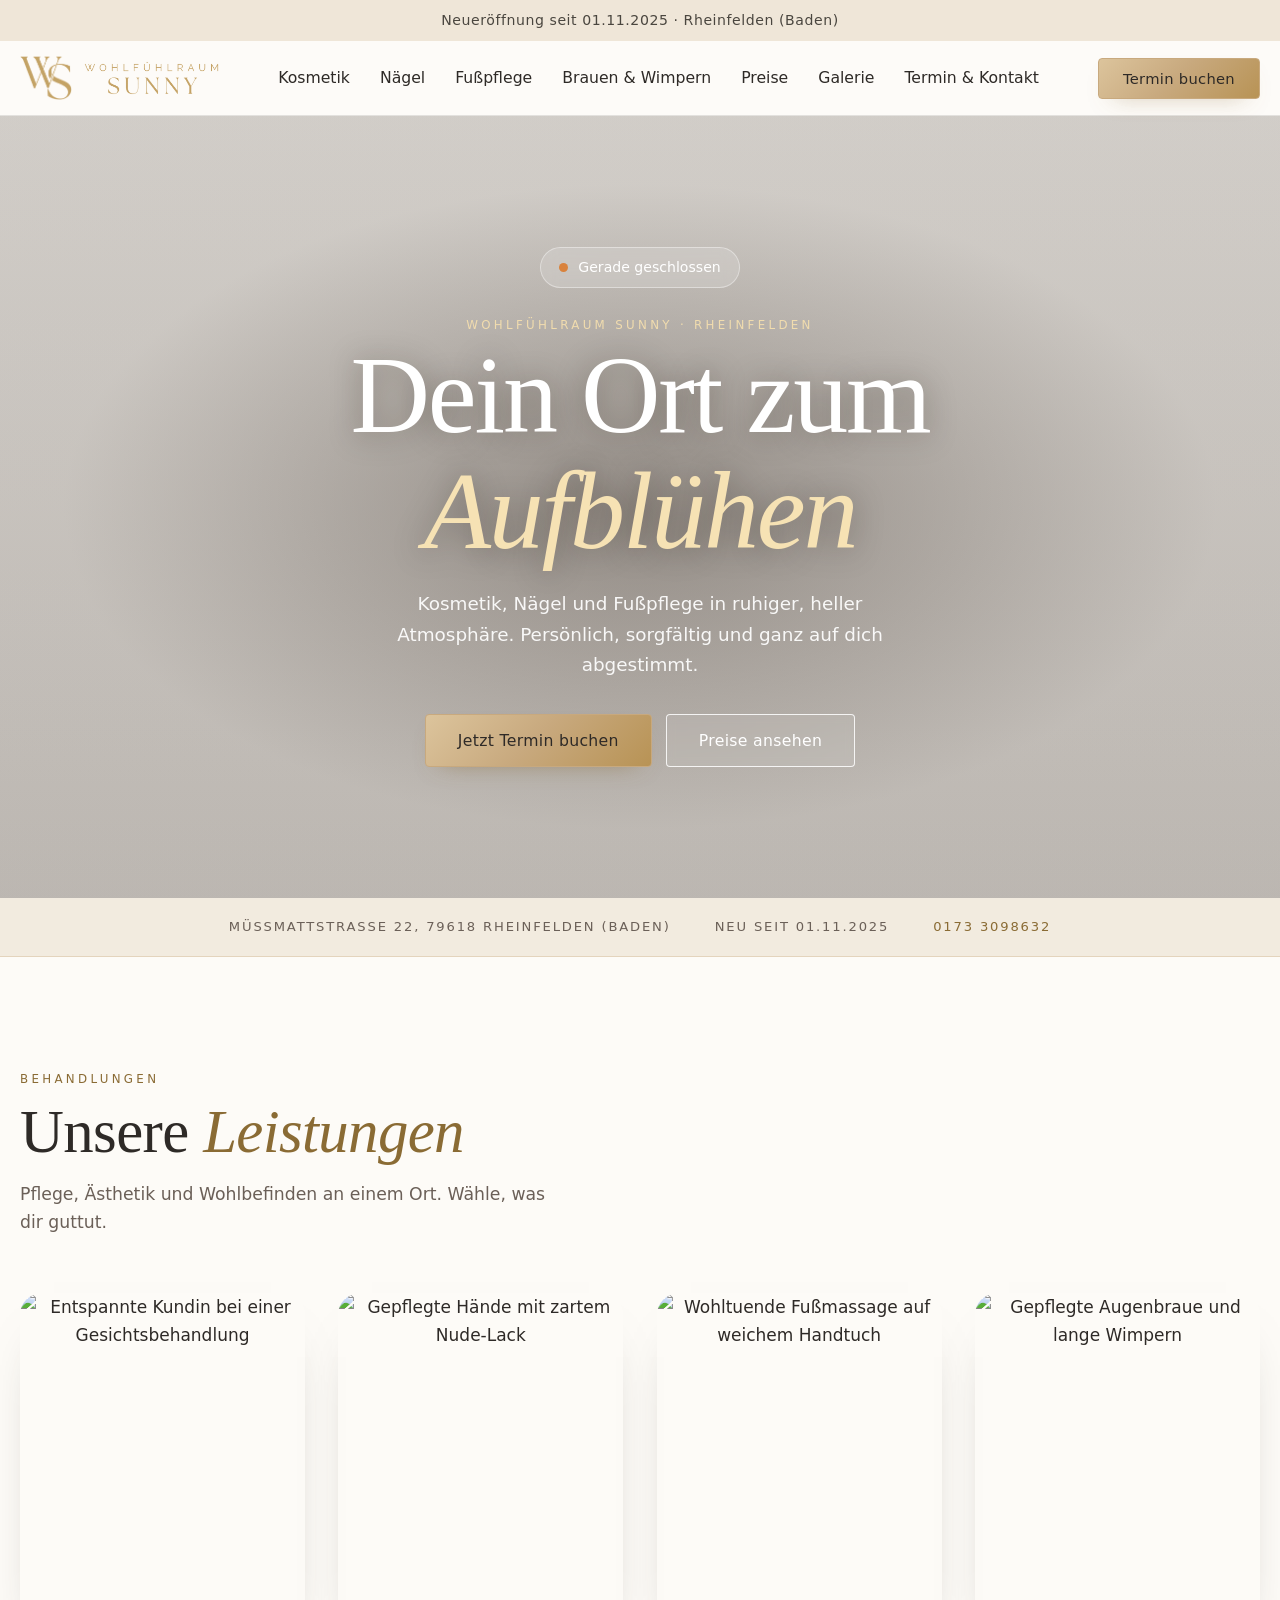
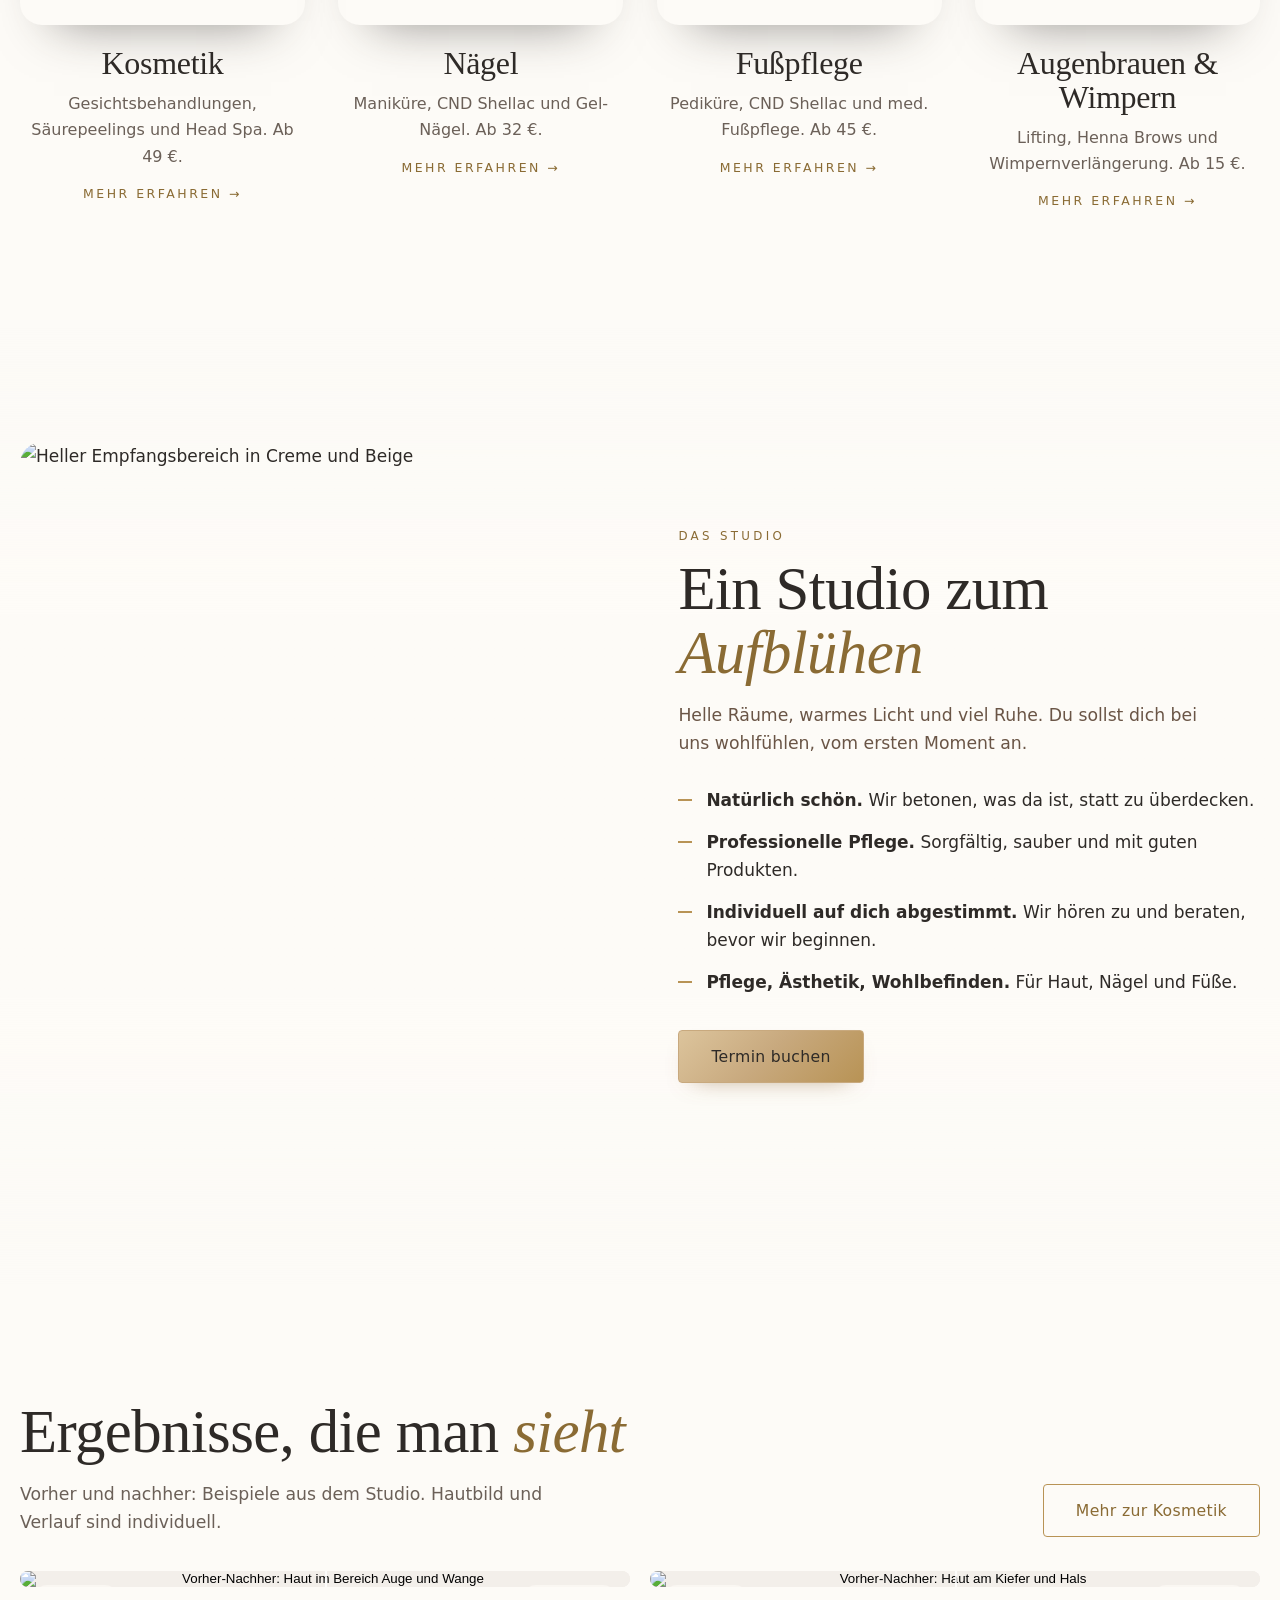
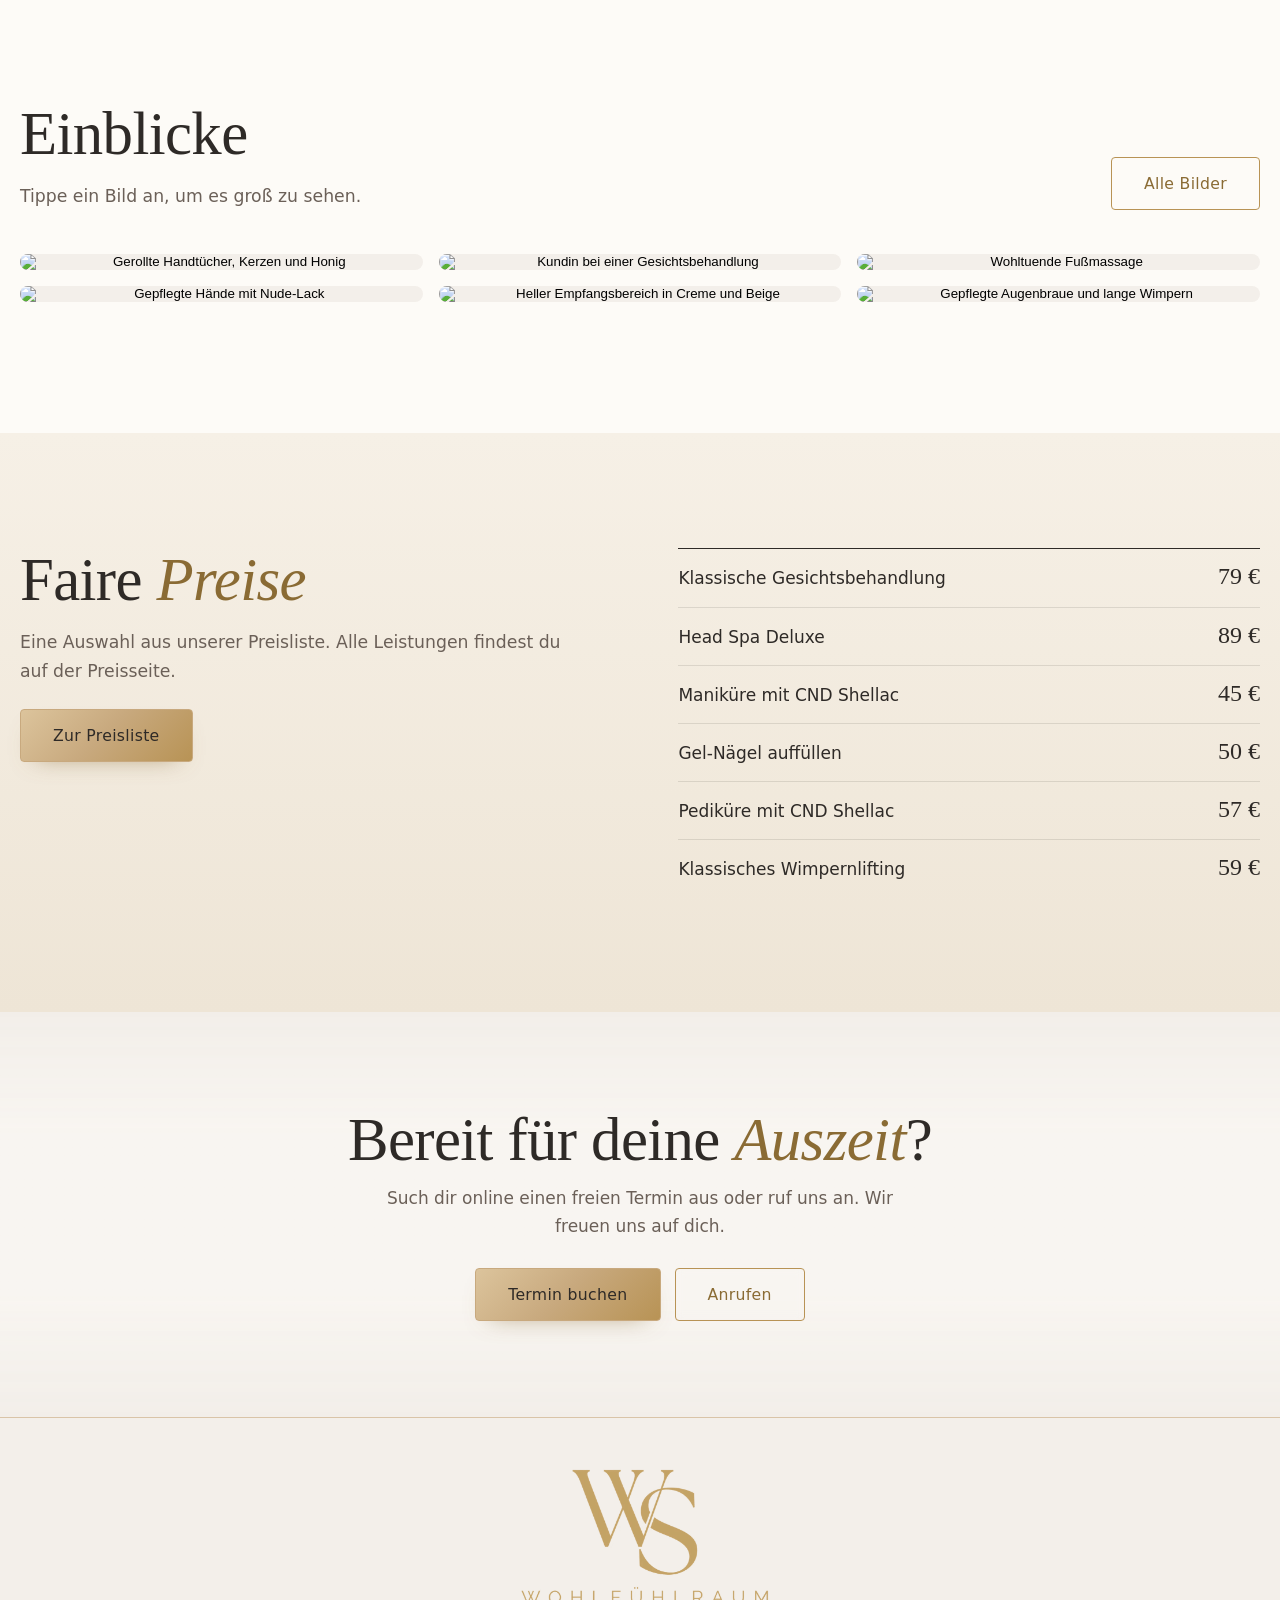
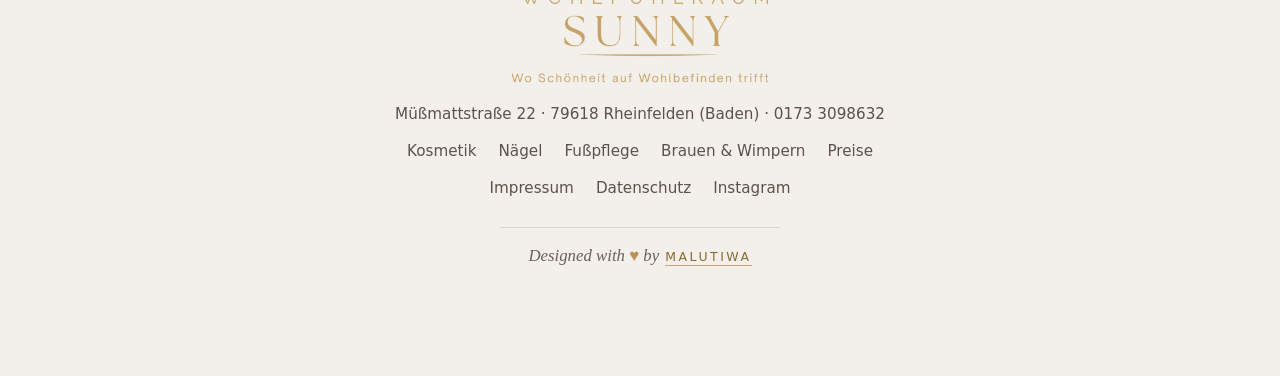
==== business/index.html @ b28d07d7 "Formulare: Bestätigung oben sichtbar, nach Buchung kein zweites Formular, Honeypot und Zeitprüfung r" ====
<!doctype html>
<html lang="de">
<head>
<meta charset="utf-8">
<meta name="viewport" content="width=device-width, initial-scale=1, viewport-fit=cover">
<title>Wohlfühlraum Sunny Rheinfelden (Baden): Kosmetik, Nägel, Fußpflege</title>
<meta name="description" content="Wohlfühlraum Sunny in Rheinfelden (Baden): Kosmetik, Nägel, Fußpflege sowie Augenbrauen und Wimpern. Dein Ort zum Aufblühen. Jetzt online Termin buchen.">
<meta name="theme-color" content="#FDFBF7">
<meta name="referrer" content="no-referrer">
<link rel="canonical" href="https://wohlfuehlraum-sunny.de/business/">
<meta property="og:type" content="website">
<meta property="og:locale" content="de_DE">
<meta property="og:site_name" content="Wohlfühlraum Sunny">
<meta property="og:title" content="Wohlfühlraum Sunny Rheinfelden (Baden): Kosmetik, Nägel, Fußpflege">
<meta property="og:description" content="Wohlfühlraum Sunny in Rheinfelden (Baden): Kosmetik, Nägel, Fußpflege sowie Augenbrauen und Wimpern. Dein Ort zum Aufblühen. Jetzt online Termin buchen.">
<meta property="og:url" content="https://wohlfuehlraum-sunny.de/business/">
<meta property="og:image" content="https://wohlfuehlraum-sunny.de/img/og-logo.png">
<meta name="twitter:card" content="summary_large_image">
<link rel="icon" type="image/png" href="../img/favicon.png">
<link rel="apple-touch-icon" href="../img/apple-touch-icon.png">
<link rel="preload" href="../assets/fonts/dmserif.woff2" as="font" type="font/woff2" crossorigin>
<link rel="stylesheet" href="../assets/style.css?v=17">
<link rel="stylesheet" href="../assets/business.css?v=17">
<noscript><style>.rv-in{opacity:1;translate:none}</style></noscript>
<script type="application/ld+json">{"@context": "https://schema.org", "@type": "BeautySalon", "logo": "https://wohlfuehlraum-sunny.de/img/logo.png", "name": "Wohlfühlraum Sunny", "slogan": "Dein Ort zum Aufblühen", "url": "https://wohlfuehlraum-sunny.de/business/", "telephone": "+491733098632", "image": "https://wohlfuehlraum-sunny.de/img/spa-kerzen.jpg", "address": {"@type": "PostalAddress", "streetAddress": "Müßmattstraße 22", "postalCode": "79618", "addressLocality": "Rheinfelden (Baden)", "addressCountry": "DE"}, "openingHoursSpecification": [{"@type": "OpeningHoursSpecification", "dayOfWeek": "Monday", "opens": "08:00", "closes": "13:00"}, {"@type": "OpeningHoursSpecification", "dayOfWeek": ["Tuesday", "Thursday"], "opens": "08:00", "closes": "13:00"}, {"@type": "OpeningHoursSpecification", "dayOfWeek": ["Tuesday", "Thursday"], "opens": "15:00", "closes": "20:00"}, {"@type": "OpeningHoursSpecification", "dayOfWeek": "Friday", "opens": "10:00", "closes": "16:00"}], "sameAs": ["https://www.instagram.com/wohlfuehlraum_sunny"]}</script>
</head>
<body>
<div class="progress" aria-hidden="true"></div>
<a class="skip" href="#main">Zum Inhalt springen</a>
<div class="top">Neueröffnung seit 01.11.2025 · Rheinfelden (Baden)</div>
<header class="site">
  <div class="wrap">
    <a class="brand" href="index.html" aria-label="Wohlfühlraum Sunny, zur Startseite"><img class="ws" src="../img/logo-ws.png" alt="" width="420" height="354"><img class="wm" src="../img/logo-word.png" alt="Wohlfühlraum Sunny" width="520" height="131"></a>
    <nav class="links" aria-label="Hauptnavigation"><a href="kosmetik.html">Kosmetik</a><a href="naegel.html">Nägel</a><a href="fusspflege.html">Fußpflege</a><a href="augenbrauen-wimpern.html">Brauen & Wimpern</a><a href="preise.html">Preise</a><a href="galerie.html">Galerie</a><a href="termin.html">Termin & Kontakt</a></nav>
    <a class="btn btn-dark" href="termin.html">Termin buchen</a>
    <button class="burger" aria-label="Menü" aria-expanded="false">☰</button>
  </div>
</header>
<div class="sheet"><a href="index.html" aria-current="page">Start</a><a href="kosmetik.html">Kosmetik</a><a href="naegel.html">Nägel</a><a href="fusspflege.html">Fußpflege</a><a href="augenbrauen-wimpern.html">Brauen & Wimpern</a><a href="preise.html">Preise</a><a href="galerie.html">Galerie</a><a href="termin.html">Termin & Kontakt</a></div>

<main id="main">
<section class="hero2" id="top">
  <div class="h2-bg" style="position:absolute;inset:0;overflow:hidden;z-index:-2">
    <video id="heroVid" style="width:100%;height:100%;object-fit:cover" autoplay muted loop playsinline preload="auto" poster="../img/hero.jpg" aria-hidden="true">
      <source src="../img/hero.webm?v=2" type="video/webm"><source src="../img/hero.mp4?v=2" type="video/mp4">
    </video>
  </div>
  <div class="wrap h2-in">
    <span class="status"><i class="dot" id="dot"></i><span id="statusTxt">Mo, Di, Do, Fr geöffnet</span></span>
    <p class="over">Wohlfühlraum Sunny · Rheinfelden</p>
    <h1>Dein Ort zum <em>Aufblühen</em></h1>
    <p class="lead">Kosmetik, Nägel und Fußpflege in ruhiger, heller Atmosphäre. Persönlich, sorgfältig und ganz auf dich abgestimmt.</p>
    <div class="cta"><a class="btn btn-gold" href="termin.html">Jetzt Termin buchen</a><a class="btn btn-ghost" href="preise.html">Preise ansehen</a></div>
  </div>
</section>
<div class="infobar"><div class="wrap"><span>Müßmattstraße 22, 79618 Rheinfelden (Baden)</span><span>Neu seit 01.11.2025</span><a href="tel:+491733098632">0173 3098632</a></div></div>

<section id="leistungen">
  <div class="wrap">
    <p class="over">Behandlungen</p>
    <h2 class="rv-in">Unsere <em>Leistungen</em></h2>
    <p class="lead rv-in">Pflege, Ästhetik und Wohlbefinden an einem Ort. Wähle, was dir guttut.</p>
    <div class="cards c4">
<a class="card" href="kosmetik.html"><div class="pic"><img src="../img/kosmetik.jpg" alt="Entspannte Kundin bei einer Gesichtsbehandlung" loading="lazy"></div><div class="body"><h3>Kosmetik</h3><p>Gesichtsbehandlungen, Säurepeelings und Head Spa. Ab 49 €.</p><span class="more">Mehr erfahren</span></div></a>
<a class="card" href="naegel.html"><div class="pic"><img src="../img/naegel.jpg" alt="Gepflegte Hände mit zartem Nude-Lack" loading="lazy"></div><div class="body"><h3>Nägel</h3><p>Maniküre, CND Shellac und Gel-Nägel. Ab 32 €.</p><span class="more">Mehr erfahren</span></div></a>
<a class="card" href="fusspflege.html"><div class="pic"><img src="../img/fussmassage.jpg" alt="Wohltuende Fußmassage auf weichem Handtuch" loading="lazy"></div><div class="body"><h3>Fußpflege</h3><p>Pediküre, CND Shellac und med. Fußpflege. Ab 45 €.</p><span class="more">Mehr erfahren</span></div></a>
<a class="card" href="augenbrauen-wimpern.html"><div class="pic"><img src="../img/wimpern.jpg" alt="Gepflegte Augenbraue und lange Wimpern" loading="lazy"></div><div class="body"><h3>Augenbrauen & Wimpern</h3><p>Lifting, Henna Brows und Wimpernverlängerung. Ab 15 €.</p><span class="more">Mehr erfahren</span></div></a>
    </div>
  </div>
</section>

<section class="dark spa" id="studio">
  <div class="wrap">
    <div class="pic"><img src="../img/empfang.jpg" alt="Heller Empfangsbereich in Creme und Beige" loading="lazy"></div>
    <div>
      <p class="over">Das Studio</p>
      <h2 class="rv-in">Ein Studio zum <em>Aufblühen</em></h2>
      <p class="lead">Helle Räume, warmes Licht und viel Ruhe. Du sollst dich bei uns wohlfühlen, vom ersten Moment an.</p>
      <ul class="ticks">
        <li><span><strong>Natürlich schön.</strong> Wir betonen, was da ist, statt zu überdecken.</span></li>
        <li><span><strong>Professionelle Pflege.</strong> Sorgfältig, sauber und mit guten Produkten.</span></li>
        <li><span><strong>Individuell auf dich abgestimmt.</strong> Wir hören zu und beraten, bevor wir beginnen.</span></li>
        <li><span><strong>Pflege, Ästhetik, Wohlbefinden.</strong> Für Haut, Nägel und Füße.</span></li>
      </ul>
      <a class="btn btn-gold" href="termin.html">Termin buchen</a>
    </div>
  </div>
</section>

<section id="ergebnisse">
  <div class="wrap">
    <div class="gal-head">
      <div><h2 class="rv-in">Ergebnisse, die man <em>sieht</em></h2><p class="lead">Vorher und nachher: Beispiele aus dem Studio. Hautbild und Verlauf sind individuell.</p></div>
      <a class="btn btn-line" href="kosmetik.html">Mehr zur Kosmetik</a>
    </div>
    <div class="ba-wrap"><figure class="ba"><button class="shot" data-full="../img/haut-2.jpg" aria-label="Vorher-Nachher: Haut im Bereich Auge und Wange vergrößern"><img src="../img/haut-2.jpg" alt="Vorher-Nachher: Haut im Bereich Auge und Wange" loading="lazy" decoding="async"></button><span class="l">Vorher</span><span class="r">Nachher</span></figure><figure class="ba"><button class="shot" data-full="../img/haut-3.jpg" aria-label="Vorher-Nachher: Haut am Kiefer und Hals vergrößern"><img src="../img/haut-3.jpg" alt="Vorher-Nachher: Haut am Kiefer und Hals" loading="lazy" decoding="async"></button><span class="l">Vorher</span><span class="r">Nachher</span></figure></div>
  </div>
</section>

<section id="galerie" style="padding-top:0">
  <div class="wrap">
    <div class="gal-head">
      <div><h2 class="rv-in">Einblicke</h2><p class="lead">Tippe ein Bild an, um es groß zu sehen.</p></div>
      <a class="btn btn-line" href="galerie.html">Alle Bilder</a>
    </div>
    <div class="masonry"><button class="shot" data-full="../img/spa-kerzen.jpg" aria-label="Gerollte Handtücher, Kerzen und Honig vergrößern"><img src="../img/spa-kerzen.jpg" alt="Gerollte Handtücher, Kerzen und Honig" loading="lazy" decoding="async"></button><button class="shot" data-full="../img/naegel.jpg" aria-label="Gepflegte Hände mit Nude-Lack vergrößern"><img src="../img/naegel.jpg" alt="Gepflegte Hände mit Nude-Lack" loading="lazy" decoding="async"></button><button class="shot" data-full="../img/kosmetik.jpg" aria-label="Kundin bei einer Gesichtsbehandlung vergrößern"><img src="../img/kosmetik.jpg" alt="Kundin bei einer Gesichtsbehandlung" loading="lazy" decoding="async"></button><button class="shot" data-full="../img/empfang.jpg" aria-label="Heller Empfangsbereich in Creme und Beige vergrößern"><img src="../img/empfang.jpg" alt="Heller Empfangsbereich in Creme und Beige" loading="lazy" decoding="async"></button><button class="shot" data-full="../img/fussmassage.jpg" aria-label="Wohltuende Fußmassage vergrößern"><img src="../img/fussmassage.jpg" alt="Wohltuende Fußmassage" loading="lazy" decoding="async"></button><button class="shot" data-full="../img/wimpern.jpg" aria-label="Gepflegte Augenbraue und lange Wimpern vergrößern"><img src="../img/wimpern.jpg" alt="Gepflegte Augenbraue und lange Wimpern" loading="lazy" decoding="async"></button></div>
    <p class="swipe">Nach links wischen für mehr</p>
  </div>
</section>

<section class="book" id="preise">
  <div class="wrap">
    <div>
      <h2 class="rv-in">Faire <em>Preise</em></h2>
      <p class="lead">Eine Auswahl aus unserer Preisliste. Alle Leistungen findest du auf der Preisseite.</p>
      <a class="btn btn-dark" style="margin-top:24px" href="preise.html">Zur Preisliste</a>
    </div>
    <div class="ptable plain"><ul><li><div><b>Klassische Gesichtsbehandlung</b></div><em>79 €</em></li><li><div><b>Head Spa Deluxe</b></div><em>89 €</em></li><li><div><b>Maniküre mit CND Shellac</b></div><em>45 €</em></li><li><div><b>Gel-Nägel auffüllen</b></div><em>50 €</em></li><li><div><b>Pediküre mit CND Shellac</b></div><em>57 €</em></li><li><div><b>Klassisches Wimpernlifting</b></div><em>59 €</em></li></ul></div>
  </div>
</section>
<section class="cta-band">
  <div class="wrap">
    <h2 class="rv-in">Bereit für deine <em>Auszeit</em>?</h2>
    <p>Such dir online einen freien Termin aus oder ruf uns an. Wir freuen uns auf dich.</p>
    <div class="cta"><a class="btn btn-gold" href="termin.html">Termin buchen</a><a class="btn btn-ghost" href="tel:+491733098632">Anrufen</a></div>
  </div>
</section>
</main>

<footer>
  <img class="flogo" src="../img/logo.png" alt="Wohlfühlraum Sunny, wo Schönheit auf Wohlbefinden trifft" width="900" height="747" loading="lazy">
  <p>Müßmattstraße 22 · 79618 Rheinfelden (Baden) · <a href="tel:+491733098632">0173 3098632</a></p>
  <div class="fl"><a href="kosmetik.html">Kosmetik</a><a href="naegel.html">Nägel</a><a href="fusspflege.html">Fußpflege</a><a href="augenbrauen-wimpern.html">Brauen &amp; Wimpern</a><a href="preise.html">Preise</a></div>
  <div class="fl"><a href="impressum.html">Impressum</a><a href="datenschutz.html">Datenschutz</a><a href="https://www.instagram.com/wohlfuehlraum_sunny" target="_blank" rel="noopener noreferrer">Instagram</a></div>
  <p class="credit">Designed with <span aria-hidden="true">♥</span> by <a class="mw" href="https://malutiwa.com" target="_blank" rel="noopener">Malutiwa</a></p>
</footer>

<div class="dock"><a href="tel:+491733098632">Anrufen</a><a href="termin.html">Termin buchen</a></div>
<div class="lb" id="lb" role="dialog" aria-modal="true" aria-label="Bildansicht"><button class="x" aria-label="Schließen">✕</button><button class="p" aria-label="Vorheriges Bild">←</button><img alt=""><button class="n" aria-label="Nächstes Bild">→</button></div>
<script src="../assets/business.js?v=17"></script>
<script>(function(){var v=document.getElementById('heroVid');if(!v)return;if(window.matchMedia('(max-width:760px)').matches){var s=v.querySelectorAll('source');s[0].src='../img/hero-m.webm?v=2';s[1].src='../img/hero-m.mp4?v=2';v.poster='../img/hero-m.jpg';v.load();}
if(window.matchMedia('(prefers-reduced-motion: reduce)').matches){v.removeAttribute('autoplay');v.pause();return}
var p=v.play();if(p&&p.catch)p.catch(function(){});
if('IntersectionObserver' in window)new IntersectionObserver(function(e){e[0].isIntersecting?v.play().catch(function(){}):v.pause()},{threshold:.05}).observe(v)})();</script>
</body>
</html>
---- assets/style.css ----
@font-face{font-family:'DM Serif Display';src:url(fonts/dmserif.woff2) format('woff2');font-style:normal;font-display:swap}
@font-face{font-family:'DM Serif Display';src:url(fonts/dmserif-italic.woff2) format('woff2');font-style:italic;font-display:swap}
@font-face{font-family:'Raleway';src:url(fonts/raleway.woff2) format('woff2');font-weight:300 700;font-display:swap}
@font-face{font-family:'Cormorant Garamond';src:url(fonts/cormorant.woff2) format('woff2');font-weight:400 600;font-display:swap}
:root{--paper:#FDFBF7;--blush:#F3EFEA;--sand:#F3EFEA;--ink:#2E2A27;--mut:#6B6058;--gold:#B89355;--gold-l:#C8A97E;--sage:#EFE6D8;--line:rgba(46,42,39,.12);
  --serif:'DM Serif Display',Georgia,serif;--sans:'Raleway',system-ui,sans-serif}
*{box-sizing:border-box;margin:0}
html{scroll-behavior:smooth;scroll-padding-top:90px}
body{background:var(--paper);color:var(--ink);font:400 17px/1.65 var(--sans);-webkit-font-smoothing:antialiased;overflow-x:hidden}
img{display:block;max-width:100%}
a{color:inherit;text-decoration:none}
:focus-visible{outline:3px solid var(--gold);outline-offset:3px}
.skip{position:absolute;left:-999px;top:8px;z-index:200;background:var(--ink);color:#fff;padding:10px 16px}.skip:focus{left:8px}
.wrap{width:min(1240px,100% - 40px);margin-inline:auto}
section{padding:clamp(64px,9vw,120px) 0}
h1,h2,h3{font-family:var(--serif);font-weight:400;line-height:1.05;letter-spacing:-.01em}
h2{font-size:clamp(2.2rem,5vw,3.8rem)}
.lead{color:var(--mut);max-width:50ch;margin-top:16px;font-size:1.08rem}
.btn{display:inline-flex;align-items:center;justify-content:center;gap:10px;padding:16px 32px;border-radius:4px;border:1.5px solid var(--ink);font:500 .98rem var(--sans);letter-spacing:.02em;cursor:pointer;transition:background .25s,color .25s,transform .25s}
.btn-dark{background:var(--gold);border-color:var(--gold);color:#fff}.btn-dark:hover{background:var(--ink);border-color:var(--ink);transform:translateY(-2px)}
.btn-line{background:transparent;border-color:var(--gold);color:var(--gold)}.btn-line:hover{background:var(--gold);color:#fff}
.btn-gold{background:var(--gold-l);border-color:var(--gold-l);color:var(--ink)}.btn-gold:hover{background:#fff;border-color:#fff}

/* top bar + header */
.top{background:var(--sand);color:var(--ink);text-align:center;font-size:.88rem;padding:9px 16px;letter-spacing:.04em}
header.site{position:sticky;top:0;z-index:80;background:rgba(253,251,248,.94);backdrop-filter:blur(10px);-webkit-backdrop-filter:blur(10px);border-bottom:1px solid var(--line)}
header.site .wrap{display:flex;align-items:center;justify-content:space-between;height:74px;gap:20px}
.brand{display:flex;align-items:center;gap:12px;font:400 1.5rem var(--serif)}
.brand svg{width:38px;height:38px}
.links{display:flex;gap:30px;font-weight:500;font-size:.98rem}
.links a{position:relative;padding:4px 0}
.links a::after{content:"";position:absolute;left:0;right:100%;bottom:0;height:1.5px;background:var(--gold);transition:right .3s}
.links a:hover::after{right:0}
header .btn{padding:11px 24px;font-size:.92rem}
.burger{display:none;background:none;border:1.5px solid var(--ink);border-radius:50%;width:44px;height:44px;font-size:1.2rem;cursor:pointer;color:var(--ink)}
.sheet{display:none;position:fixed;z-index:79;top:0;left:0;right:0;padding:100px 24px 24px;background:var(--paper);border-bottom:1px solid var(--line);flex-direction:column}
.sheet.open{display:flex}
.sheet a{font:400 1.8rem var(--serif);padding:12px 0;border-bottom:1px solid var(--line)}
@media(max-width:900px){.links,header .btn{display:none}.burger{display:block;position:relative;z-index:81}}

/* hero */
.hero{padding:clamp(36px,5vw,64px) 0 clamp(56px,8vw,100px)}
.hero .wrap{display:grid;grid-template-columns:1.05fr 1fr;gap:clamp(24px,5vw,70px);align-items:center}
.status{display:inline-flex;align-items:center;gap:10px;font-size:.95rem;font-weight:500}
.dot{width:9px;height:9px;border-radius:50%;background:#2ea866}.dot.off{background:#d9823c}
h1{font-size:clamp(3.2rem,7.4vw,6.6rem);margin:18px 0 22px;letter-spacing:-.02em}
.cta{display:flex;flex-wrap:wrap;gap:14px;margin-top:32px}
.facts{display:flex;flex-wrap:wrap;gap:12px 28px;margin-top:38px;padding-top:24px;border-top:1px solid var(--line);font-size:.96rem;color:var(--mut)}
.facts b{color:var(--ink);font-weight:500}
.collage{position:relative;aspect-ratio:4/5;max-height:80vh;width:100%}
.collage figure{position:absolute;overflow:hidden;border-radius:28px;margin:0}
.collage .a{inset:0 0 0 14%;animation:reveal 1.3s .1s both cubic-bezier(.2,.8,.2,1)}
.collage .b{width:46%;aspect-ratio:1;left:0;bottom:6%;border:8px solid var(--paper);animation:reveal 1.3s .45s both cubic-bezier(.2,.8,.2,1)}
.collage img{width:100%;height:100%;object-fit:cover;object-position:50% 45%}
.tag{position:absolute;right:-4px;top:12%;z-index:2;background:rgba(255,255,255,.72);backdrop-filter:blur(14px);-webkit-backdrop-filter:blur(14px);border:1px solid rgba(255,255,255,.9);padding:12px 20px;border-radius:999px;font-weight:500;font-size:.92rem;box-shadow:0 10px 30px -12px rgba(0,0,0,.3)}
@keyframes reveal{from{clip-path:inset(100% 0 0 0);scale:1.06}to{clip-path:inset(0);scale:1}}
@media(max-width:860px){.hero .wrap{grid-template-columns:1fr}.collage{aspect-ratio:1/1;max-height:none}.tag{right:6px}}

/* ticker */
.ticker{background:var(--blush);padding:18px 0;overflow:hidden;border-block:1px solid var(--line)}
.ticker div{display:flex;gap:40px;width:max-content;animation:tick 40s linear infinite;font:400 1.5rem var(--serif);white-space:nowrap}
.ticker span:nth-child(even){color:var(--gold)}
@keyframes tick{to{transform:translateX(-50%)}}

/* services */
.svc-list{margin-top:50px;border-top:1px solid var(--ink)}
.svc{display:grid;grid-template-columns:1fr 1.3fr auto;gap:24px;align-items:center;padding:30px 4px;border-bottom:1px solid var(--line);transition:padding .3s,background .3s}
.svc:hover{padding-left:20px;background:rgba(220,197,166,.28)}
.svc h3{font-size:clamp(1.7rem,3vw,2.4rem)}
.svc p{color:var(--mut)}
.svc a{font-weight:500;border-bottom:1.5px solid var(--gold);padding-bottom:2px;white-space:nowrap}
@media(max-width:760px){.svc{grid-template-columns:1fr;gap:8px}}

/* gallery */
.gal-head{display:flex;justify-content:space-between;align-items:end;gap:20px;flex-wrap:wrap}
.masonry{columns:3 280px;column-gap:16px;margin-top:44px}
.shot{display:block;width:100%;padding:0;border:0;margin:0 0 16px;break-inside:avoid;border-radius:20px;overflow:hidden;cursor:zoom-in;background:var(--blush)}
.shot img{width:100%;transition:transform .8s cubic-bezier(.2,.8,.2,1)}
.shot:hover img{transform:scale(1.05)}
.lb{position:fixed;inset:0;z-index:150;display:none;place-items:center;background:rgba(20,14,10,.88);padding:20px}
.lb.open{display:grid}
.lb img{max-height:88vh;max-width:min(92vw,900px);border-radius:16px}
.lb button{position:absolute;width:52px;height:52px;border-radius:50%;border:1px solid rgba(255,255,255,.4);background:rgba(255,255,255,.1);color:#fff;font-size:1.3rem;cursor:pointer}
.lb .x{top:18px;right:18px}.lb .p{left:18px}.lb .n{right:18px}

/* headspa */
.dark{background:var(--sand);color:var(--ink)}
.dark .lead{color:#6a5546}
.dark .btn-gold{background:var(--gold);border-color:var(--gold);color:#fff}.dark .btn-gold:hover{background:var(--ink);border-color:var(--ink)}
.spa .wrap{display:grid;grid-template-columns:1fr 1fr;gap:clamp(30px,6vw,80px);align-items:center}
.spa .pic{aspect-ratio:4/5;border-radius:18px;overflow:hidden}
.spa .pic img{width:100%;height:100%;object-fit:cover}
.ticks{list-style:none;padding:0;margin:28px 0 34px;display:grid;gap:14px}
.ticks li{display:flex;gap:14px}
.ticks li::before{content:"";flex:none;width:14px;height:1.5px;margin-top:.8em;background:var(--gold)}
@media(max-width:820px){.spa .wrap{grid-template-columns:1fr}.spa .pic{max-width:420px}}

/* reviews */
.revs{columns:3 300px;column-gap:20px;margin-top:46px}
.rv{break-inside:avoid;margin-bottom:20px;padding:30px;background:#fff;border:1px solid var(--line);border-radius:22px;transition:transform .3s,box-shadow .3s}
.rv:hover{transform:translateY(-4px);box-shadow:0 20px 40px -24px rgba(60,30,10,.4)}
.rv q{quotes:none;display:block;font:400 1.35rem/1.35 var(--serif);margin:12px 0 18px}
.stars{color:var(--gold);letter-spacing:3px;font-size:.95rem}
.who{font-weight:500;font-size:.95rem}
.note{margin-top:24px;font-size:.9rem;color:var(--mut);max-width:72ch}.note a{text-decoration:underline}

/* booking */
.book{background:var(--blush)}
.book .wrap{display:grid;grid-template-columns:1fr 1fr;gap:clamp(30px,6vw,80px);align-items:center}
.book form{background:#fff;padding:clamp(24px,4vw,44px);border-radius:28px;display:grid;gap:18px;box-shadow:0 30px 60px -36px rgba(80,40,10,.5)}
label,legend{font-weight:500;font-size:.95rem}
label{display:grid;gap:8px}
input[type=text],input[type=tel],input[type=email],input[type=date],textarea{width:100%;padding:14px 16px;border:1.5px solid var(--line);border-radius:4px;background:var(--paper);font:400 1rem var(--sans);color:var(--ink)}
input:focus,textarea:focus{border-color:var(--gold);outline:none}
fieldset{border:0;padding:0}legend{margin-bottom:10px}
.opts{display:flex;flex-wrap:wrap;gap:8px}
.opts label{display:block;font-weight:400}
.opts input{position:absolute;opacity:0;width:0;height:0}
.opts span{display:inline-block;padding:10px 18px;border:1.5px solid var(--line);border-radius:4px;cursor:pointer;transition:.2s}
.opts input:checked+span{background:var(--gold);color:#fff;border-color:var(--gold)}
.opts input:focus-visible+span{outline:3px solid var(--gold);outline-offset:2px}
.hint{font-size:.85rem;color:var(--mut)}.hint a{text-decoration:underline}
@media(max-width:820px){.book .wrap{grid-template-columns:1fr}}

/* visit */
.visit{display:grid;grid-template-columns:1fr 1fr;gap:clamp(30px,6vw,80px);margin-top:44px}
.hours{list-style:none;padding:0;margin-top:14px}
.hours li{display:flex;justify-content:space-between;padding:13px 0;border-bottom:1px solid var(--line)}
.hours li.today{color:var(--gold);font-weight:500}
.ct a{display:block;padding:14px 0;border-bottom:1px solid var(--line);transition:padding .25s,color .2s}
.ct a:hover{color:var(--gold);padding-left:8px}
.map{margin-top:22px;border-radius:20px;overflow:hidden;background:var(--blush);min-height:220px;display:grid;place-items:center;text-align:center;padding:22px}
.map iframe{width:100%;height:280px;border:0}
.map p{font-size:.9rem;color:var(--mut);margin-bottom:14px;max-width:44ch}
@media(max-width:820px){.visit{grid-template-columns:1fr}}

footer{background:var(--sand);color:var(--mut);border-top:1px solid var(--line);padding:50px 0 110px;text-align:center;font-size:.95rem}
footer .brand{justify-content:center;color:var(--ink);margin-bottom:10px}footer .brand svg{width:34px;height:34px}
footer .fl{display:flex;gap:24px;justify-content:center;margin-top:12px}footer .fl a:hover{color:var(--gold)}
.dock{display:none;position:fixed;z-index:90;left:0;right:0;bottom:0;background:rgba(253,251,248,.96);border-top:1px solid var(--line);padding:10px 12px calc(10px + env(safe-area-inset-bottom));gap:10px}
.dock a{flex:1;text-align:center;padding:14px;border-radius:4px;font-weight:500;border:1.5px solid var(--gold);color:var(--gold)}
.dock a:last-child{background:var(--gold);border-color:var(--gold);color:#fff}
@media(max-width:700px){.dock{display:flex}}

/* legal */
.legal{padding:60px 0}
.legal .glass{max-width:820px;margin:auto;padding:clamp(10px,3vw,30px)}
.legal h1{overflow-wrap:anywhere;hyphens:auto;font-size:clamp(1.9rem,8.5vw,3.8rem);margin:18px 0 26px}
.legal h2{font-size:1.7rem;margin:32px 0 10px}
.legal p,.legal li{color:var(--mut);margin-bottom:10px}
.legal ul{padding-left:22px}
.legal a{color:var(--gold);text-decoration:underline}
mark.todo{background:#fde3ec;color:#8a1f45;padding:1px 8px;border-radius:8px;border:1px dashed #e0558a}
.aurora,.grain,.glow{display:none}

.rv-in{opacity:0;translate:0 24px;transition:opacity .8s,translate .8s cubic-bezier(.2,.8,.2,1)}
.rv-in.in{opacity:1;translate:0 0}
@media(prefers-reduced-motion:reduce){*,*::before,*::after{animation:none!important;transition:none!important;scroll-behavior:auto!important}.rv-in{opacity:1;translate:0 0}}

/* ================= MOBILE ================= */
@media(max-width:760px){
  body{font-size:17px}
  .wrap{width:calc(100% - 40px)}
  section{padding:56px 0}
  h2{font-size:2.3rem}
  .top{display:none}
  header.site .wrap{height:62px;width:calc(100% - 32px)}
  .brand{font-size:1.3rem}.brand svg{width:32px;height:32px}

  /* hero: photo edge to edge, text sheet slides over it */
  .hero{padding:0}
  .hero .wrap{width:100%;display:flex;flex-direction:column}
  .collage{order:-1;aspect-ratio:auto;height:min(36svh,300px);max-height:none}
  .collage .a{inset:0;border-radius:0;animation:none}
  .collage .b{display:none}
  .collage::after{content:"";position:absolute;inset:auto 0 0 0;height:40%;background:linear-gradient(to top,rgba(74,59,49,.25),transparent)}
  .hero .wrap>div:first-child{position:relative;z-index:2;margin-top:-26px;background:var(--paper);border-radius:24px 24px 0 0;padding:24px 20px 32px}
  h1{font-size:3rem;margin:10px 0 12px;line-height:1}
  .hero .lead{font-size:1.04rem;margin-top:0}
  .cta{flex-direction:column;gap:10px;margin-top:24px}
  .cta .btn{width:100%;padding:17px}
  .facts{margin-top:26px;padding-top:18px;gap:6px 18px;font-size:.92rem}

  /* services */
  .svc-list{margin-top:30px}
  .svc{padding:22px 0}.svc:hover{padding-left:0;background:none}
  .svc h3{font-size:1.65rem}
  .svc a{display:none}

  /* gallery: swipe */
  .gal-head .btn{display:none}
  #galerie .wrap{width:100%}
  #galerie .gal-head{padding:0 20px}
  .masonry{display:flex;columns:auto;overflow-x:auto;scroll-snap-type:x mandatory;gap:12px;padding:0 20px 8px;margin-top:26px;scrollbar-width:none;-webkit-overflow-scrolling:touch}
  .masonry::-webkit-scrollbar{display:none}
  .shot{flex:none;width:auto;height:min(52svh,400px);margin:0;scroll-snap-align:center;border-radius:16px}
  .shot img{height:100%;width:auto;max-width:none}
  .shot:hover img{transform:none}
  #galerie .swipe{display:block;padding:12px 20px 0;color:var(--mut);font-size:.9rem}

  /* headspa */
  .spa .wrap{gap:26px;width:100%}
  .spa .pic{max-width:none;aspect-ratio:4/4.4;border-radius:0}
  .spa .wrap>div:last-child{padding:0 20px}

  /* reviews: swipe */
  #stimmen .wrap{width:100%}
  #stimmen .wrap>*:not(.revs){margin-left:20px;margin-right:20px}
  .revs{display:flex;columns:auto;overflow-x:auto;scroll-snap-type:x mandatory;gap:12px;padding:0 20px 8px;margin:26px 0 0;scrollbar-width:none}
  .revs::-webkit-scrollbar{display:none}
  .rv{flex:0 0 84%;scroll-snap-align:center;margin:0;padding:24px;border-radius:16px}
  .rv q{font-size:1.2rem}
  .rv:hover{transform:none;box-shadow:none}

  /* booking */
  .book{padding:56px 0}
  .book form{padding:22px 18px;border-radius:20px;gap:16px}
  .opts span{padding:9px 15px;font-size:.95rem}

  /* visit */
  .visit{gap:34px;margin-top:28px}
  .hours li{padding:11px 0}
  .map{min-height:190px}
  footer{padding-bottom:120px}
}
.swipe{display:none}

/* ===== booking widget ===== */
.bk{background:#fff;border-radius:28px;padding:clamp(22px,3.5vw,40px);display:grid;gap:26px;box-shadow:0 30px 60px -40px rgba(59,42,32,.45)}
.bk h3{font-size:1.25rem;margin-bottom:12px;font-family:var(--sans);font-weight:500;letter-spacing:0}
.bk-step small{color:var(--mut);font-weight:400;font-size:.9rem;margin-left:6px}
.chips{display:flex;flex-wrap:wrap;gap:8px}
.chip{padding:11px 18px;border:1.5px solid var(--line);border-radius:4px;background:var(--paper);cursor:pointer;font:400 .98rem var(--sans);color:var(--ink);transition:.2s}
.chip:hover{border-color:var(--gold)}
.chip[aria-pressed=true]{background:var(--gold);border-color:var(--gold);color:#fff}
.chip small{opacity:.7;margin-left:6px}
.chip:disabled{opacity:.4;cursor:not-allowed}
.days{display:flex;gap:8px;overflow-x:auto;padding:2px 2px 8px;scrollbar-width:thin}
.day{flex:none;width:62px;padding:10px 0;border:1.5px solid var(--line);border-radius:4px;background:var(--paper);cursor:pointer;display:grid;gap:2px;text-align:center;font:400 .8rem var(--sans);color:var(--mut)}
.day b{font:400 1.4rem var(--serif);color:var(--ink)}
.day[aria-pressed=true]{background:var(--gold);border-color:var(--gold)}.day[aria-pressed=true],.day[aria-pressed=true] b{color:#fff}
.day:disabled{opacity:.35;cursor:not-allowed}
.slots{display:grid;grid-template-columns:repeat(auto-fill,minmax(84px,1fr));gap:8px}
.slot{padding:11px 0;border:1.5px solid var(--line);border-radius:4px;background:var(--paper);cursor:pointer;font:400 .98rem var(--sans);color:var(--ink)}
.slot[aria-pressed=true]{background:var(--gold);border-color:var(--gold);color:#fff}
.slots .none{grid-column:1/-1;color:var(--mut);font-size:.95rem}
.bk-sum{background:var(--blush);border-radius:20px;padding:18px 20px;display:grid;gap:8px;font-size:.97rem}
.bk-sum div{display:flex;justify-content:space-between;gap:16px}
.bk-sum .dep{border-top:1px solid var(--line);padding-top:10px;margin-top:2px}
.bk-sum .dep b{color:var(--gold)}
.chk{display:flex;gap:12px;align-items:flex-start;font-weight:400;font-size:.92rem;color:var(--mut)}
.chk input{width:22px;height:22px;margin-top:2px;flex:none;accent-color:var(--ink)}
.chk a{text-decoration:underline}
.bk-err{color:#a1362b;font-size:.92rem;min-height:1.2em}
.bk-two{display:grid;grid-template-columns:1fr 1fr;gap:12px}
@media(max-width:520px){.bk-two{grid-template-columns:1fr}.bk{padding:20px 16px;border-radius:22px}}
.book .wrap>*,.bk>*,.bk-step{min-width:0}
.book .wrap{align-items:start}
.book .wrap>div:first-child{position:sticky;top:110px}
@media(max-width:820px){.book .wrap>div:first-child{position:static}}
.bk-sum .tot{border-top:1px solid var(--line);padding-top:10px;margin-top:2px}
.bk-done{text-align:center;display:grid;gap:14px;justify-items:center;padding:20px 0;outline:0}
.bk-done .ok{width:64px;height:64px;border-radius:50%;display:grid;place-items:center;background:var(--blush);color:var(--gold);font-size:1.8rem}
.bk-done h3{font:400 2rem var(--serif)}
.bk-done p{color:var(--mut);max-width:44ch}.bk-done p b{color:var(--ink)}
.bk-done .cta{justify-content:center;margin-top:8px}
#bk-go:disabled{opacity:.6;cursor:wait}

/* ===== Gold, Hero, Marmor (weich), Fußzeile ===== */
:root{--gold:#B89355;--gold-d:#8A6B34;--gold-g:linear-gradient(135deg,#DCC49C 0%,#C8A97E 48%,#B89355 100%)}
.btn-dark,.btn-gold,.dark .btn-gold,.cta-band .btn-gold{background:var(--gold-g);border:1px solid #C8A97E;color:#2E2A27;font-weight:500;box-shadow:0 10px 24px -16px rgba(138,107,52,.7)}
.btn-dark:hover,.btn-gold:hover,.dark .btn-gold:hover,.cta-band .btn-gold:hover{background:linear-gradient(135deg,#E6D3B2,#D3B88C 48%,#C2A06A);border-color:#C8A97E;color:#2E2A27;transform:translateY(-2px)}
.btn-line{background:transparent;border-color:var(--gold);color:var(--gold-d)}.btn-line:hover{background:var(--gold-g);border-color:#C8A97E;color:#2E2A27}
.btn-ghost{background:rgba(255,255,255,.08);border:1px solid rgba(255,255,255,.85);color:#fff;backdrop-filter:blur(4px)}.btn-ghost:hover{background:#fff;color:var(--ink)}
.cta-band .btn-ghost{border-color:var(--gold);color:var(--gold-d);background:transparent}.cta-band .btn-ghost:hover{background:var(--gold-g);color:#2E2A27;border-color:#C8A97E}
.chip[aria-pressed=true],.day[aria-pressed=true],.slot[aria-pressed=true],.opts input:checked+span{background:var(--ink);border-color:var(--ink);color:#fff}
.dock a{border-color:var(--gold);color:var(--gold-d)}.dock a:last-child{background:var(--gold-g);border-color:#C8A97E;color:#2E2A27}
.links a[aria-current=page],.sheet a[aria-current=page],.more{color:var(--gold-d)}
.links a::after{background:var(--gold)}
h1 em,h2 em{font-style:italic;color:var(--gold-d)}
.over{font:500 .74rem var(--sans);letter-spacing:.28em;text-transform:uppercase;color:var(--gold-d);margin:0 0 14px}
.ticks li::before{background:var(--gold)}

/* Vollbild-Hero */
.hero2{position:relative;isolation:isolate;display:grid;place-items:center;text-align:center;color:#fff;min-height:clamp(560px,calc(100svh - 118px),820px);padding:90px 0}
.h2-bg{position:absolute;inset:0;z-index:-2;overflow:hidden}
.h2-bg video,.h2-bg img{width:100%;height:100%;object-fit:cover;object-position:50% 50%}
@keyframes slowzoom{from{scale:1.04}to{scale:1}}
.hero2::before{content:"";position:absolute;inset:0;z-index:-1;background:radial-gradient(ellipse 60% 55% at 50% 50%,rgba(46,34,25,.42),rgba(46,34,25,.12) 75%),linear-gradient(rgba(46,34,25,.1),rgba(46,34,25,.22))}
.h2-in{display:flex;flex-direction:column;align-items:center;max-width:860px}
.hero2 .status{background:rgba(255,255,255,.16);border:1px solid rgba(255,255,255,.4);backdrop-filter:blur(8px);-webkit-backdrop-filter:blur(8px);padding:8px 18px;border-radius:999px;font-size:.88rem;color:#fff}
.hero2 .over{color:#f1dcae;margin:30px 0 6px}
.hero2 h1{color:#fff;margin:0 0 20px;font-size:clamp(3.4rem,8.6vw,7.4rem);text-shadow:0 2px 30px rgba(30,20,12,.35)}
.hero2 h1 em{color:#f6e2b4}
.hero2 .lead{color:rgba(255,255,255,.92);max-width:46ch;margin:0 auto;font-size:1.15rem}
.hero2 .cta{justify-content:center;margin-top:34px}
.infobar{border-bottom:1px solid var(--line);background:var(--paper)}
.infobar .wrap{display:flex;flex-wrap:wrap;justify-content:center;gap:8px 44px;padding:18px 0;font-size:.82rem;letter-spacing:.14em;text-transform:uppercase;color:var(--mut)}
.infobar a{color:var(--gold-d);font-weight:500}
@media(max-width:760px){.hero2{padding:70px 0 60px;min-height:calc(100svh - 62px)}.hero2 h1{font-size:3.5rem}.infobar .wrap{flex-direction:column;align-items:center;gap:4px}}

/* Fußzeile: ruhig, gut lesbar */
footer{position:relative;background:#F3EFEA;color:#5b524b;border-top:1px solid rgba(200,169,126,.6)}
footer::before{display:none}
footer a:hover{color:var(--gold-d)}
footer .tagline{color:var(--gold-d)}
footer .brand{color:var(--ink)}
.bk-sum{background:var(--blush)}

/* Marmor: nur dezent, weich ausgeblendet */
.dark,.cta-band{position:relative;isolation:isolate;background:transparent}
.dark::before,.cta-band::before{content:"";position:absolute;inset:0;z-index:-1;pointer-events:none;
  background:linear-gradient(rgba(253,251,247,.6),rgba(253,251,247,.6)),url(../img/marmor.jpg) center/cover;
  -webkit-mask-image:linear-gradient(to bottom,transparent,#000 30%,#000 70%,transparent);mask-image:linear-gradient(to bottom,transparent,#000 30%,#000 70%,transparent)}
.dark .pic,.spa .pic{border-radius:22px}

/* Logo */
.brand .ws{width:auto;height:44px;max-width:none}.brand .wm{width:auto;height:34px;max-width:none}
.brand{gap:12px}
.brand .bn{font-size:1.35rem;letter-spacing:.01em}
.flogo{display:block;margin:0 auto 18px;width:min(260px,70%);height:auto}
.brand .bn{display:none}
@media(max-width:760px){.brand .ws{height:36px}.brand .wm{height:27px}.brand .bn{font-size:1.15rem}}

/* Handy */
@media(max-width:760px){
  .hero2{padding:56px 0 150px;min-height:calc(100svh - 62px)}
  .hero2 .btn-ghost{display:none}
  .hero2 .status{font-size:.8rem;padding:6px 14px}
  .hero2 .over{margin:22px 0 4px;letter-spacing:.2em;font-size:.68rem}
  .hero2 h1{font-size:3.2rem;margin-bottom:14px}
  .hero2 .lead{font-size:1.02rem}
  .hero2 .cta{margin-top:24px}
  .dock{gap:8px;padding:8px 10px calc(8px + env(safe-area-inset-bottom))}
  .dock a{padding:12px 8px;font-size:.95rem;min-width:0}
}

/* Marken-Schriften: Raleway + Seasons-ähnliche Serife */
.brand .bn{display:flex;flex-direction:column;align-items:flex-start;line-height:1;font:inherit}
.brand .bn i{font:300 .6rem var(--sans);font-style:normal;letter-spacing:.46em;text-transform:uppercase;color:#a9884f;margin:0 0 4px .1em}
.brand .bn b{font:500 1.55rem/1 'Cormorant Garamond',Georgia,serif;letter-spacing:.24em;text-transform:uppercase;color:var(--gold-d);padding-left:.05em}
@media(max-width:760px){.brand .bn i{font-size:.52rem}.brand .bn b{font-size:1.3rem}}
.btn,.links,.over,.infobar .wrap{font-family:var(--sans)}

/* Helles Beige statt Salbei */
.infobar{background:#F2EBDF;border-bottom-color:rgba(200,169,126,.35)}
.book{background:linear-gradient(#F6F0E6,#EEE5D6)}
.dark::before,.cta-band::before{background:linear-gradient(rgba(253,251,247,.5),rgba(253,251,247,.5)),url(../img/marmor.jpg) center/cover}
.top{background:var(--sage);color:#4a463f}
.dot{background:#7E9B7A}
.btn-line,.btn-ghost{border-width:1px}
.card .pic,.cards.c4 .card .pic{box-shadow:0 30px 50px -34px rgba(46,42,39,.5)}
html,body{overflow-x:clip}
@media(max-width:760px){.phero .vis{box-shadow:0 0 0 5px rgba(253,251,247,.7),0 0 0 6px rgba(200,169,126,.6)}}

/* Kein blaues Antipp-/Markier-Highlight auf Knöpfen und Links */
a,button,.btn,.chip,.day,.slot,.dock a,summary,label,[role=button]{-webkit-tap-highlight-color:transparent;-webkit-touch-callout:none}
a,button,.btn,.chip,.day,.slot,.dock a,summary,.burger{-webkit-user-select:none;user-select:none}
a:focus:not(:focus-visible),button:focus:not(:focus-visible){outline:none}

/* Credit in der Fußzeile */
footer .credit{margin:26px auto 0;padding-top:18px;border-top:1px solid var(--line);max-width:280px;font:italic 400 1.05rem var(--serif);color:var(--mut)}
footer .credit span{color:var(--gold)}
footer .credit a.mw{font-style:normal;font:500 .78rem var(--sans);letter-spacing:.2em;text-transform:uppercase;color:var(--gold-d);border-bottom:1px solid var(--gold-l);padding-bottom:1px;margin-left:2px}
footer .credit a.mw:hover{color:var(--ink);border-color:var(--gold)}
---- assets/business.css ----
/* Seitenspezifische Ergänzungen zu style.css */
header.site{transition:box-shadow .3s}
header.site.stuck{box-shadow:0 10px 24px -22px rgba(46,42,39,.45)}
.links a[aria-current=page]{color:var(--gold)}
.links a[aria-current=page]::after{right:0}
.sheet a[aria-current=page]{color:var(--gold)}
.sheet small{font:400 .85rem var(--sans);color:var(--mut);padding:14px 0 0}

/* Seitenkopf der Unterseiten */
.crumbs{font-size:.9rem;color:var(--mut);margin-bottom:22px}
.crumbs a{text-decoration:underline;text-underline-offset:3px}
.phero{padding:clamp(36px,5vw,64px) 0 clamp(40px,6vw,80px)}
.phero .wrap{display:grid;grid-template-columns:1.1fr 1fr;gap:clamp(24px,5vw,70px);align-items:center}
.phero h1{font-size:clamp(2.8rem,6vw,5.2rem);margin:0 0 20px}
.phero .vis{aspect-ratio:4/5;max-height:70vh;border-radius:28px;overflow:hidden;animation:reveal 1.2s .1s both cubic-bezier(.2,.8,.2,1)}
.phero .vis img{width:100%;height:100%;object-fit:cover}
.sunpanel{display:grid;place-items:center;background:linear-gradient(160deg,var(--blush),var(--sand))}
.sunpanel svg{width:46%;opacity:.9}
.sunpanel span{display:block;margin-top:14px;font:400 1.3rem var(--serif);color:var(--gold);text-align:center}
@media(max-width:860px){.phero .wrap{grid-template-columns:1fr}.phero .vis{aspect-ratio:16/10;max-height:none;order:-1}}

/* Vertrauensleiste */
.trust{border-block:1px solid var(--line);background:#fff}
.trust .wrap{display:grid;grid-template-columns:repeat(4,1fr);gap:0}
.trust div{padding:22px 24px;border-left:1px solid var(--line)}
.trust div:first-child{border-left:0;padding-left:0}
.trust b{display:block;font:400 1.35rem var(--serif)}
.trust span{font-size:.92rem;color:var(--mut)}
@media(max-width:860px){.trust .wrap{grid-template-columns:1fr 1fr}.trust div{padding:16px 14px;border-left:0;border-top:1px solid var(--line)}.trust div:nth-child(-n+2){border-top:0}.trust div:nth-child(even){border-left:1px solid var(--line)}.trust div:first-child{padding-left:14px}}

/* Leistungs-Karten */
.cards{display:grid;grid-template-columns:repeat(3,1fr);gap:20px;margin-top:46px}
.card{display:flex;flex-direction:column;background:#fff;border:1px solid var(--line);border-radius:24px;overflow:hidden;transition:transform .35s,box-shadow .35s}
.card:hover{transform:translateY(-6px);box-shadow:0 28px 50px -30px rgba(46,42,39,.55)}
.card .pic{aspect-ratio:4/3;overflow:hidden}
.card .pic img{width:100%;height:100%;object-fit:cover;transition:transform .9s cubic-bezier(.2,.8,.2,1)}
.card:hover .pic img{transform:scale(1.06)}
.card .pic.sunpanel svg{width:30%}
.card .body{padding:24px 26px 28px;display:flex;flex-direction:column;gap:10px;flex:1}
.card h3{font-size:1.9rem}
.card p{color:var(--mut);font-size:1rem}
.card .more{margin-top:auto;padding-top:8px;font-weight:500}
.card .more::after{content:" →";transition:margin .25s}
.card:hover .more::after{margin-left:6px}
@media(max-width:980px){.cards{grid-template-columns:1fr 1fr}}
@media(max-width:620px){.cards{grid-template-columns:1fr}}

/* Ablauf, FAQ, Textblöcke */
.two{display:grid;grid-template-columns:1fr 1fr;gap:clamp(30px,6vw,80px);align-items:start}
@media(max-width:820px){.two{grid-template-columns:1fr}}
.steps{list-style:none;padding:0;margin-top:28px;display:grid;gap:0;counter-reset:s;border-top:1px solid var(--ink)}
.steps li{counter-increment:s;display:grid;grid-template-columns:54px 1fr;gap:6px 16px;padding:22px 0;border-bottom:1px solid var(--line)}
.steps li::before{content:counter(s,decimal-leading-zero);font:400 1.6rem var(--serif);color:var(--gold);grid-row:span 2}
.steps b{font:400 1.45rem var(--serif)}
.steps p{color:var(--mut)}
.prose p{color:var(--mut);margin-top:14px;max-width:60ch}
.prose h2{margin-bottom:6px}
.faq{margin-top:34px;border-top:1px solid var(--ink)}
.faq details{border-bottom:1px solid var(--line);padding:0}
.faq summary{list-style:none;cursor:pointer;padding:22px 40px 22px 0;font:400 1.4rem/1.25 var(--serif);position:relative}
.faq summary::-webkit-details-marker{display:none}
.faq summary::after{content:"+";position:absolute;right:6px;top:50%;translate:0 -50%;font:300 1.8rem var(--sans);color:var(--gold);transition:rotate .3s}
.faq details[open] summary::after{rotate:45deg}
.faq details p{color:var(--mut);padding:0 40px 24px 0;max-width:62ch}
.cta-band{background:linear-gradient(160deg,var(--blush),var(--sand));color:var(--ink);text-align:center;padding:clamp(56px,8vw,96px) 0}
.cta-band h2{color:var(--ink);margin-bottom:12px}
.cta-band p{color:var(--mut);max-width:52ch;margin:0 auto 28px}
.cta-band .cta{justify-content:center;margin:0}
.rel{display:flex;flex-wrap:wrap;gap:10px;margin-top:22px}
.rel a{padding:11px 20px;border:1.5px solid var(--line);border-radius:4px;transition:.2s}
.rel a:hover{border-color:var(--gold);background:#fff}
.pagebody{padding-top:0}

/* Termin-Seite: Buchungsbereich ohne eigene Hintergrundfläche */
.book-page{padding-top:clamp(28px,4vw,56px)}

/* Bewertungen auf der Startseite: Gesamtzeile */
.proof{display:flex;flex-wrap:wrap;align-items:center;gap:10px 22px;margin-top:18px;color:var(--mut)}

/* Animationen: gestaffeltes Einblenden */
.rv-in{transition-delay:var(--d,0s)}
.shot{position:relative}
.shot::after{content:"";position:absolute;inset:0;border-radius:inherit;box-shadow:inset 0 0 0 0 rgba(255,255,255,.0);transition:box-shadow .3s}
.shot:hover::after{box-shadow:inset 0 0 0 4px rgba(255,255,255,.55)}
.hero .status,.hero h1,.hero .lead,.hero .cta,.hero .facts{animation:rise .9s both cubic-bezier(.2,.8,.2,1)}
.hero h1{animation-delay:.08s}.hero .lead{animation-delay:.18s}.hero .cta{animation-delay:.28s}.hero .facts{animation-delay:.38s}
@keyframes rise{from{opacity:0;translate:0 22px}to{opacity:1;translate:0 0}}
.hero .collage .a img{animation:drift 14s ease-in-out infinite alternate}
@keyframes drift{from{scale:1}to{scale:1.07}}
.progress{position:fixed;z-index:120;top:0;left:0;height:3px;width:100%;background:var(--gold);transform-origin:0 50%;transform:scaleX(0)}
@media(prefers-reduced-motion:reduce){.hero .status,.hero h1,.hero .lead,.hero .cta,.hero .facts{animation:none}.progress{display:none}}

/* Mobile */
@media(max-width:760px){
  .phero{padding:0 0 36px}
  .phero .wrap{width:100%;gap:0}
  .phero .vis{border-radius:0;aspect-ratio:16/10}
  .phero .wrap>div:first-child{padding:26px 20px 0}
  .phero h1{font-size:2.8rem}
  .crumbs{display:none}
  .cta-band .cta{flex-direction:column;padding:0 20px}
  .cta-band .btn{width:100%}
  .steps li{grid-template-columns:42px 1fr}
  .faq summary{font-size:1.2rem}
}
.card.rv-in{transition:opacity .8s,translate .8s cubic-bezier(.2,.8,.2,1),transform .35s,box-shadow .35s}

/* Marke mit Slogan */
.bn{display:flex;flex-direction:column;line-height:1.05}
.bn small{font:400 .62rem var(--sans);letter-spacing:.16em;text-transform:uppercase;color:var(--gold);margin-top:3px}
footer .tagline{letter-spacing:.14em;text-transform:uppercase;font-size:.78rem;color:var(--gold);margin-bottom:8px}
@media(max-width:1180px){.links{gap:18px;font-size:.92rem}}
@media(max-width:760px){.bn small{font-size:.54rem}}

/* Leistungs-Karten: vier Spalten */
.cards.c4{grid-template-columns:repeat(4,1fr)}
@media(max-width:1100px){.cards.c4{grid-template-columns:1fr 1fr}}
@media(max-width:620px){.cards.c4{grid-template-columns:1fr}}
.collage .a img{object-position:50% 12%}
.collage .b img{object-position:50% 40%}

/* Preistabellen */
.pgrid{display:grid;grid-template-columns:minmax(0,1fr) minmax(0,1fr);gap:24px;margin-top:30px}
.pgrid .ptable:only-child{grid-column:1/-1}
@media(max-width:820px){.pgrid{grid-template-columns:minmax(0,1fr)}}
.ptable{background:#fff;border:1px solid var(--line);border-radius:24px;padding:clamp(22px,3vw,34px)}
.ptable h3{font-size:1.8rem;margin-bottom:10px}
.ptable ul{list-style:none;padding:0}
.ptable li{display:flex;justify-content:space-between;align-items:baseline;gap:20px;padding:14px 0;border-bottom:1px solid var(--line)}
.ptable li:last-child{border-bottom:0}
.ptable b{font-weight:500;display:block}
.ptable span{display:block;font-size:.88rem;color:var(--mut);margin-top:2px;max-width:46ch}
.ptable em{font:400 1.5rem var(--serif);font-style:normal;white-space:nowrap;color:var(--ink)}
.ptable.plain{background:transparent;border:0;padding:0}
.ptable.plain li:first-child{border-top:1px solid var(--ink)}
.pnote{font-size:.85rem;color:var(--mut);margin-top:10px}

/* Vorher / Nachher */
.ba-wrap{display:grid;grid-template-columns:1fr 1fr;gap:20px;margin-top:34px}
.ba-wrap.three{grid-template-columns:repeat(3,1fr);align-items:start}
@media(max-width:900px){.ba-wrap,.ba-wrap.three{grid-template-columns:1fr}}
.ba{position:relative;margin:0;border-radius:22px;overflow:hidden;background:var(--blush)}
.ba .shot{margin:0;border-radius:0;width:100%}
.ba img{width:100%;height:auto}
.ba span{position:absolute;top:14px;padding:6px 14px;border-radius:999px;background:rgba(251,248,243,.92);color:var(--ink);font:500 .72rem var(--sans);letter-spacing:.1em;text-transform:uppercase;pointer-events:none}
.ba .l{left:14px}.ba .r{right:14px}
.ba::after{content:"";position:absolute;top:0;bottom:0;left:50%;width:2px;background:rgba(255,255,255,.8);pointer-events:none}
.ba-wrap{align-items:start}
.ba-wrap.three{grid-template-columns:1fr 1fr}
.ba-wrap.three .ba:nth-child(3){grid-column:1/-1}
@media(max-width:900px){.ba-wrap.three{grid-template-columns:1fr}}
footer .fl{flex-wrap:wrap;gap:8px 22px;padding:0 20px}


/* Leistungen: versetzte Bogen-Bilder statt gleicher Karten */
.cards.c4{grid-template-columns:repeat(4,1fr);gap:clamp(18px,2.6vw,38px);align-items:start;margin-top:56px}
.cards.c4 .card{background:transparent;border:0;border-radius:0;box-shadow:none;overflow:visible;text-align:center}
.cards.c4 .card:hover{transform:none;box-shadow:none}

.cards.c4 .card .pic{aspect-ratio:6/7;border-radius:22px;box-shadow:0 30px 50px -34px rgba(46,42,39,.55)}
.cards.c4 .card .body{padding:22px 6px 0;align-items:center}
.cards.c4 .card h3{font-size:2rem}
.cards.c4 .card .more{padding-top:4px;font-size:.78rem;letter-spacing:.2em;text-transform:uppercase}
@media(max-width:1100px){.cards.c4{grid-template-columns:1fr 1fr}}
@media(max-width:620px){.cards.c4{grid-template-columns:1fr 1fr;gap:14px}.cards.c4 .card h3{font-size:1.45rem}.cards.c4 .card p{display:none}}
.cta-band .cta{justify-content:center}
.phero .vis{box-shadow:0 0 0 10px rgba(255,255,255,.6),0 0 0 11px rgba(169,136,79,.55)}

.ptable li>div{min-width:0}.ptable li{gap:14px}

/* Preisliste: Dauer unter dem Preis, Sprungmarken, Bereiche */
.ptable em small{display:block;font:400 .78rem var(--sans);color:var(--mut);text-align:right;margin-top:4px;white-space:nowrap}
.pjump{display:flex;flex-wrap:wrap;gap:8px;margin-bottom:8px}
.pjump a{padding:9px 16px;border:1px solid var(--line);border-radius:4px;background:#fff;font-size:.92rem;transition:border-color .2s}
.pjump a:hover{border-color:var(--gold)}
.psec{scroll-margin-top:100px;padding-top:48px}
.psec>h2{margin-bottom:0}
/* Buchung: Leistungen nach Bereich */
.svc-list{display:grid;gap:10px}
.svc-cat{border:1px solid var(--line);border-radius:4px;background:#fff}
.svc-cat summary{cursor:pointer;padding:14px 18px;font-weight:500;display:flex;justify-content:space-between;align-items:center;gap:12px;list-style:none}
.svc-cat summary::-webkit-details-marker{display:none}
.svc-cat summary::after{content:'+';font-size:1.3rem;color:var(--mut)}
.svc-cat[open] summary::after{content:'–'}
.svc-n{margin-left:auto;font-size:.8rem;font-weight:400;color:var(--gold)}
.svc-cat .chips{padding:0 18px 18px}

/* Kontaktformular */
.cf{gap:16px;align-self:start}
.cf label{display:grid;gap:6px;font-size:.92rem;color:var(--mut)}
.cf label.chk{display:flex}
.cf select{width:100%;padding:14px 16px;border:1.5px solid var(--line);border-radius:4px;background:var(--paper);font:400 1rem var(--sans);color:var(--ink);appearance:none;
  background-image:linear-gradient(45deg,transparent 50%,var(--mut) 50%),linear-gradient(135deg,var(--mut) 50%,transparent 50%);background-position:calc(100% - 20px) 50%,calc(100% - 15px) 50%;background-size:5px 5px;background-repeat:no-repeat}
.cf select:focus{border-color:var(--gold);outline:none}
.cf textarea{resize:vertical;min-height:130px}
.cf .hp{position:absolute;left:-9999px;width:1px;height:1px;overflow:hidden}
.cf .btn{justify-self:start}
@media(max-width:520px){.cf .btn{justify-self:stretch}}
#kontakt{scroll-margin-top:90px}

/* Kontaktformular-Hinweis, Honeypot auch im Buchungsformular */
.cf-hint{font-size:.85rem;color:var(--mut);margin:-6px 0 0}
.bk .hp{position:absolute;left:-9999px;width:1px;height:1px;overflow:hidden}
/* Nach erfolgreicher Buchung: kein zweites Formular, Anleitung ausblenden */
.after-book{display:none}
body.booked .book-page .lead,body.booked .book-page .ticks,body.booked #kontakt{display:none}
body.booked .after-book{display:block;padding:0 0 40px;text-align:center;color:var(--mut)}
body.booked .after-book a{text-decoration:underline;color:var(--ink)}
body.booked .book-page{min-height:auto}
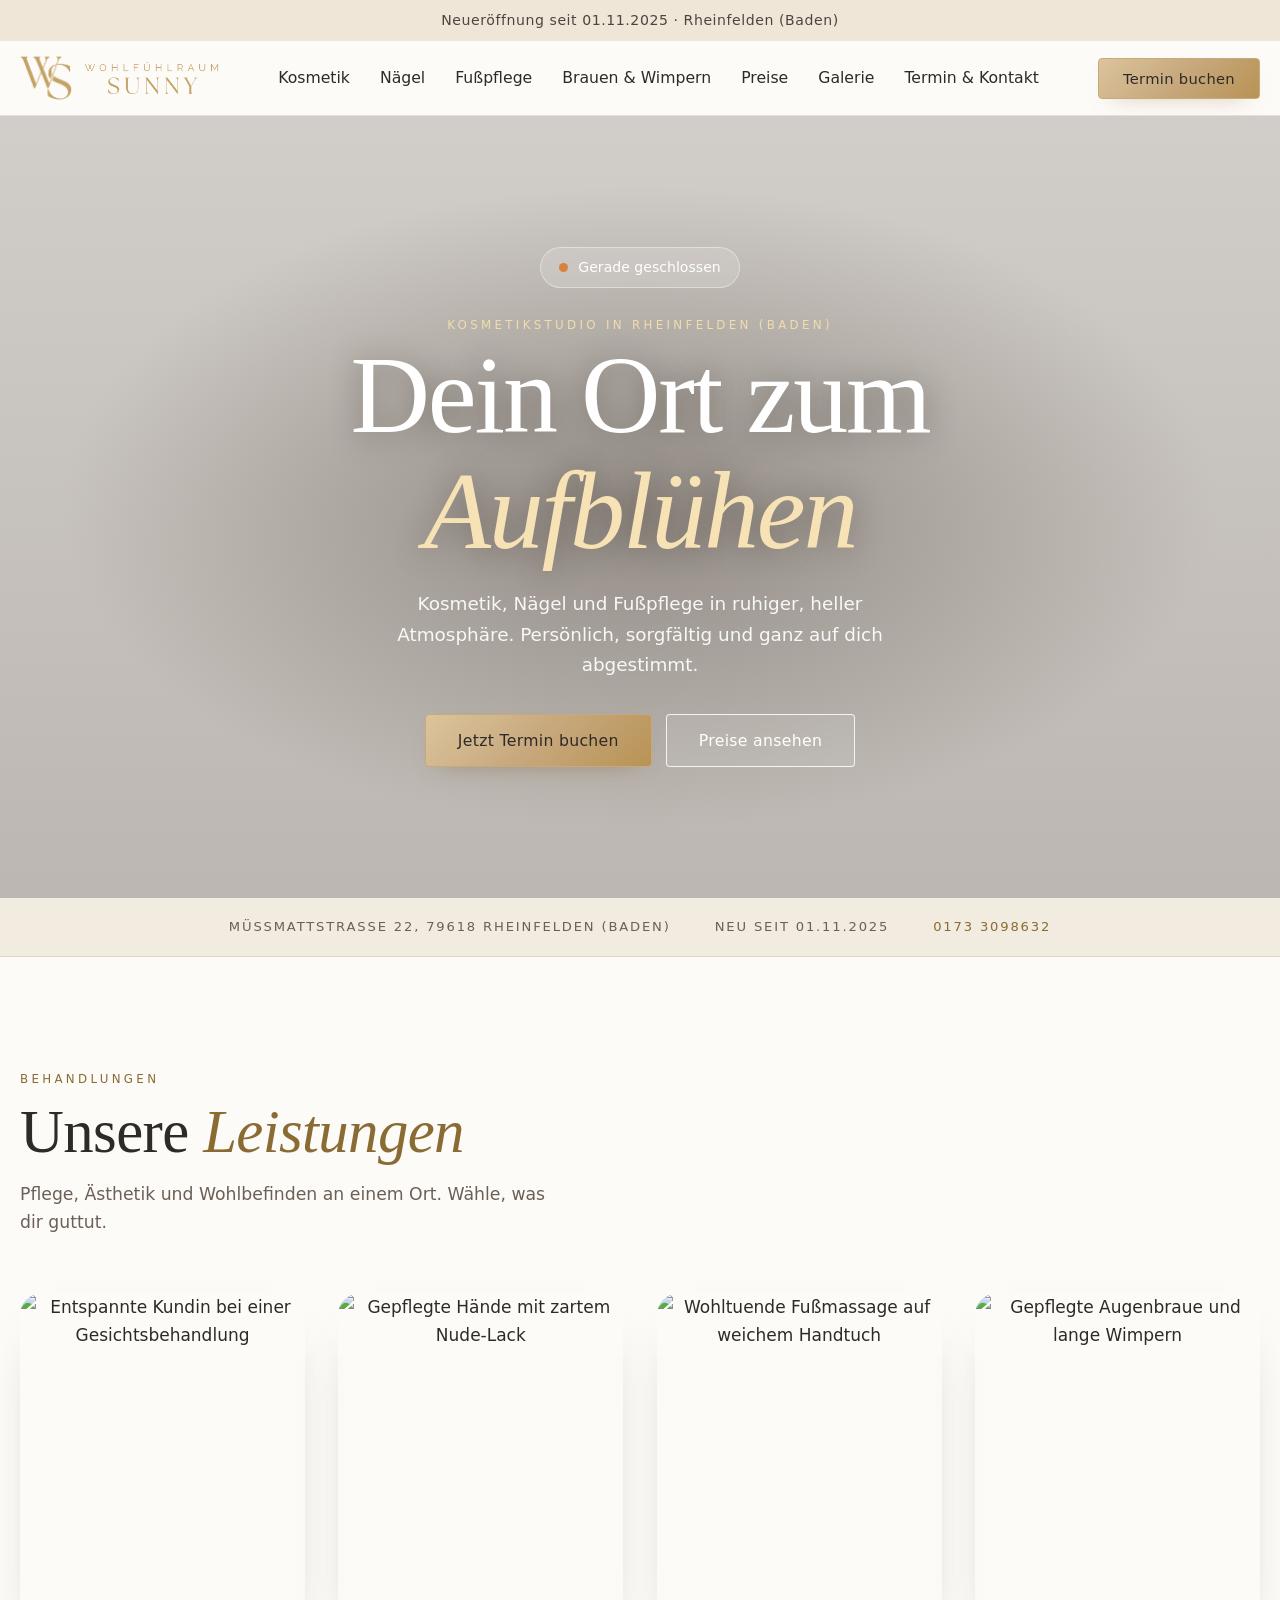
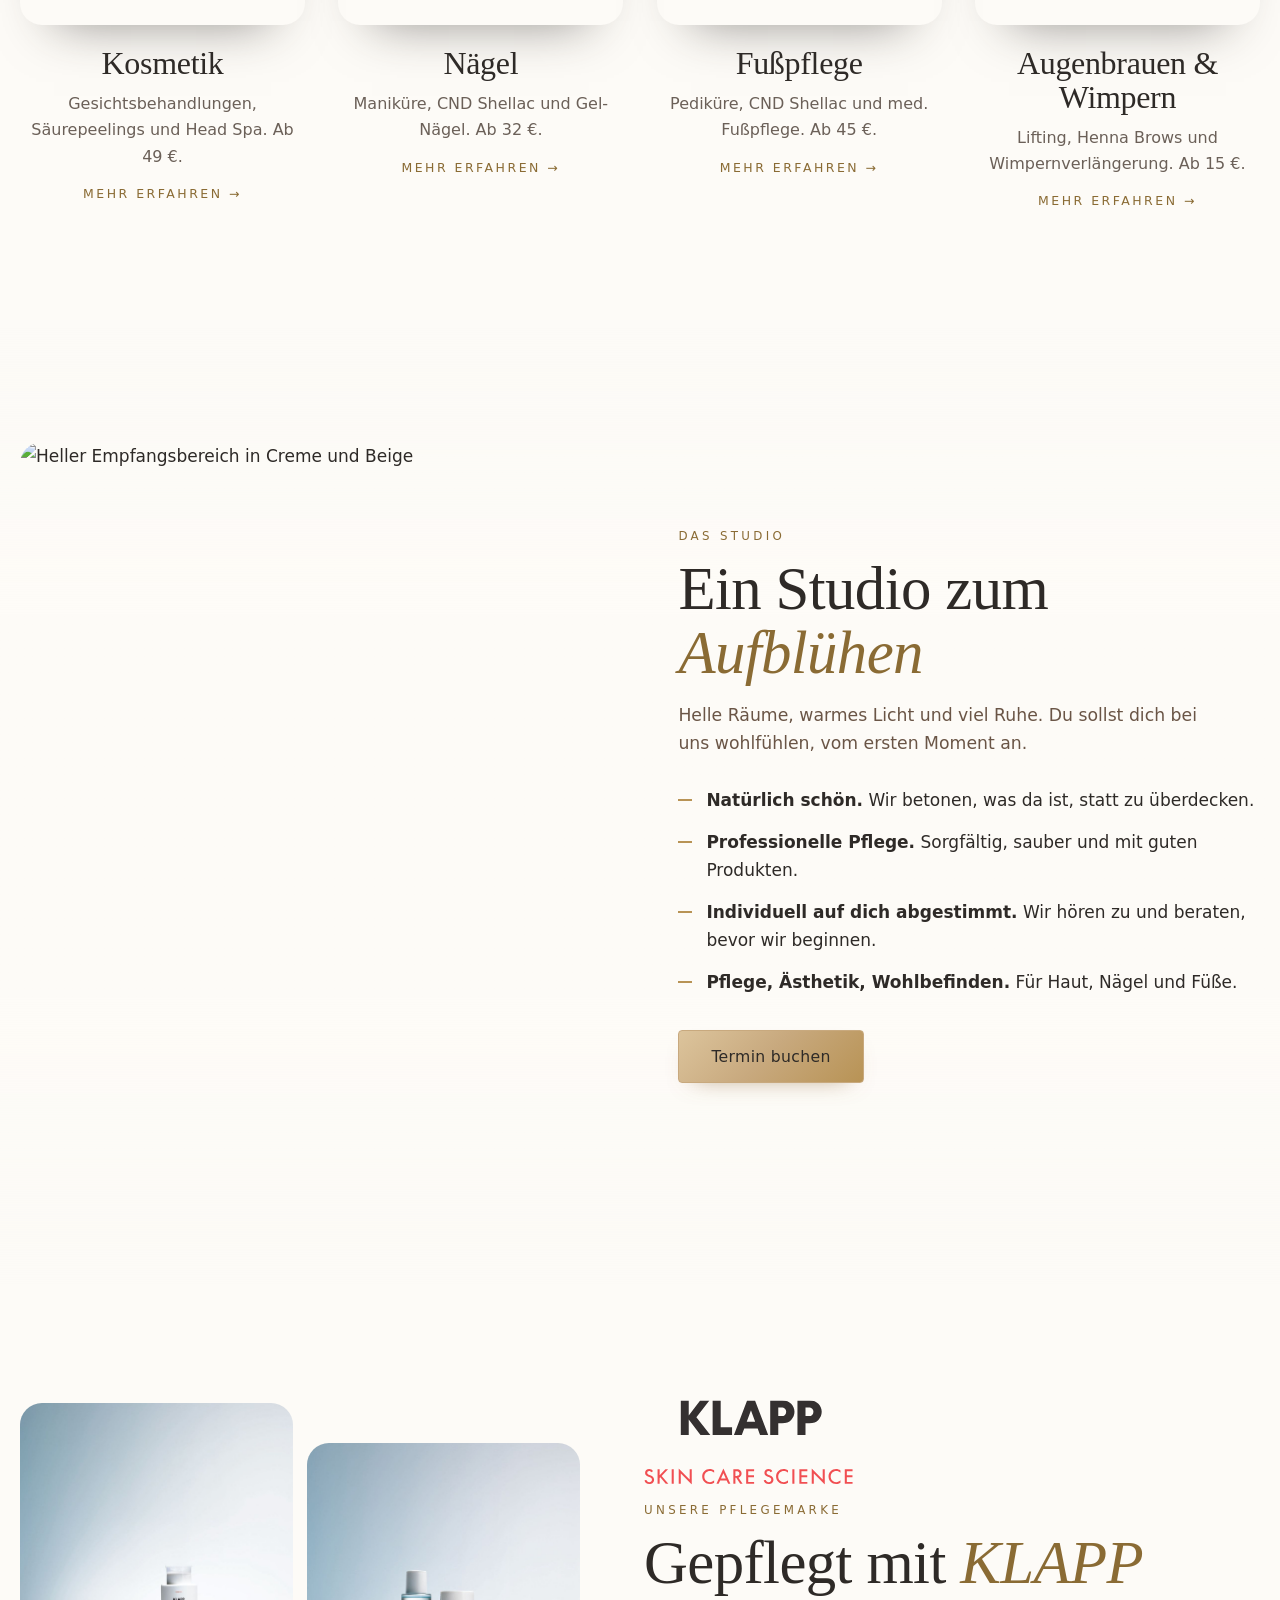
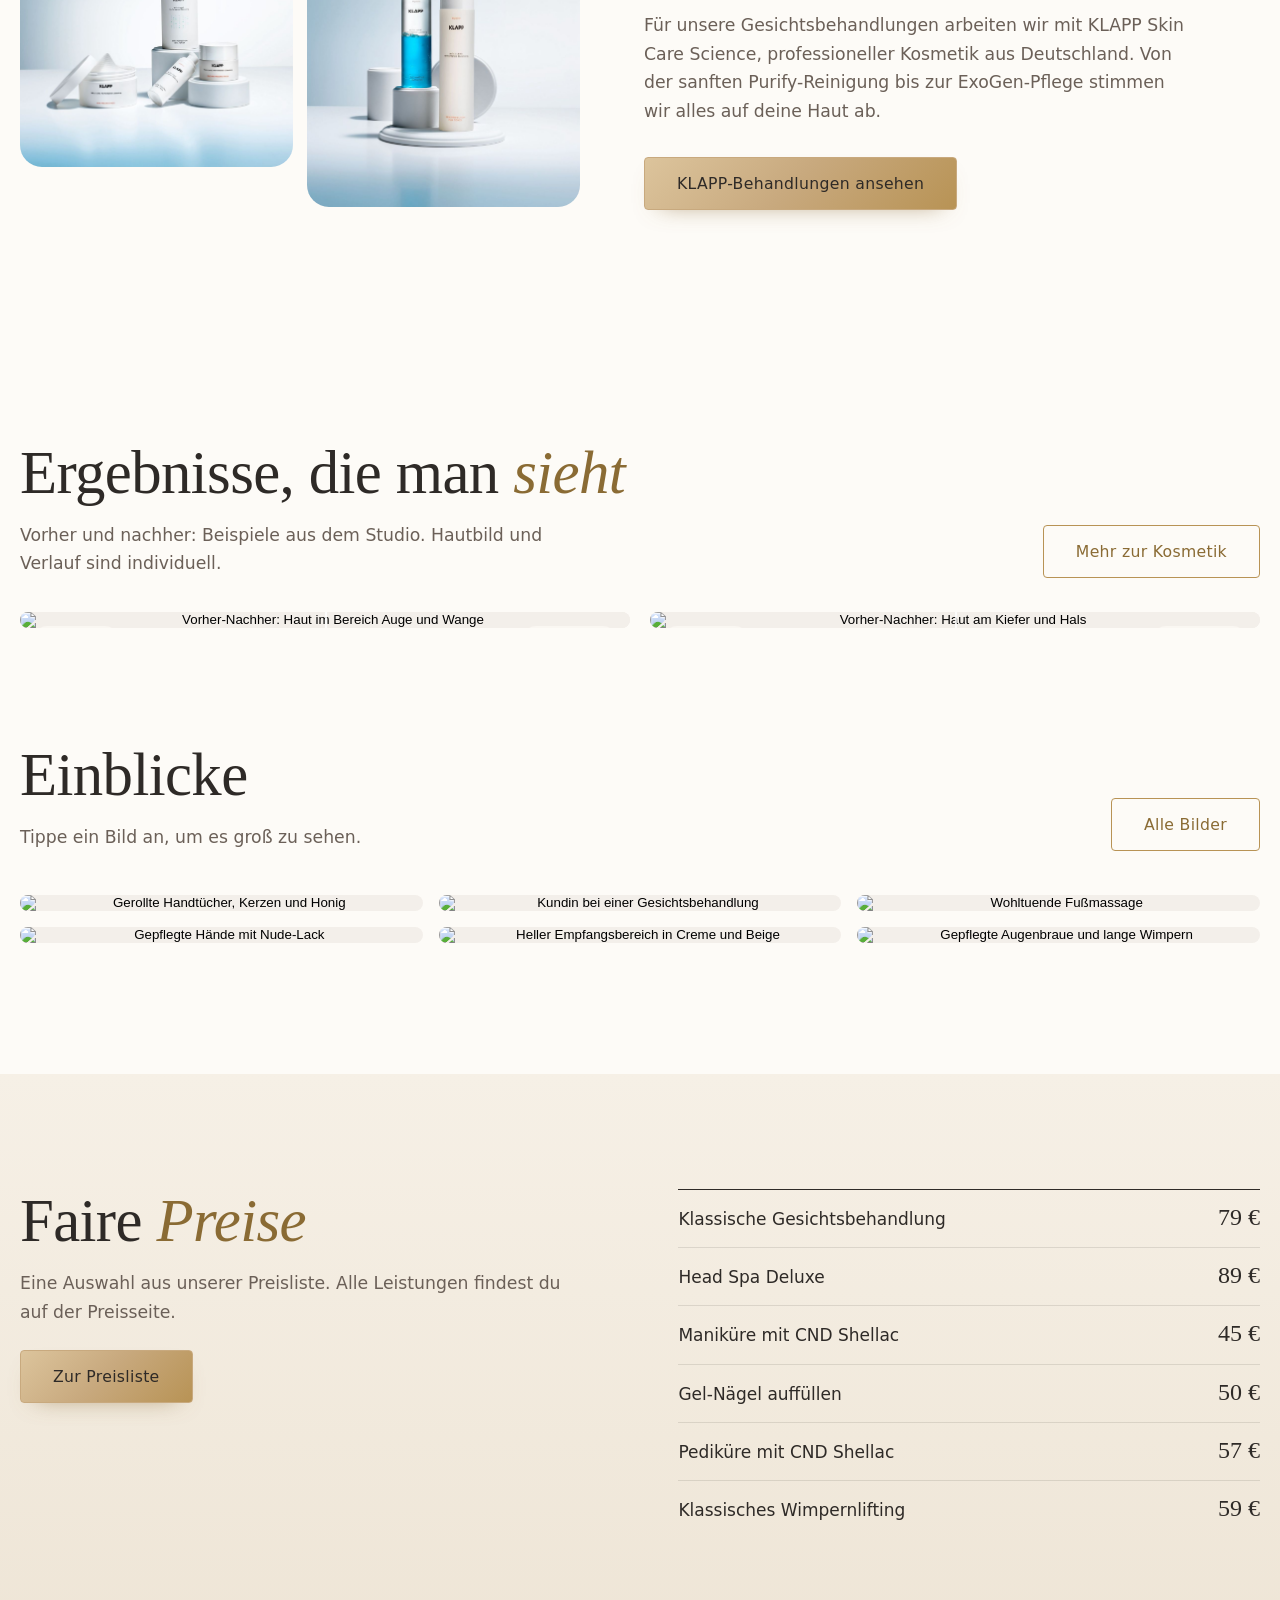
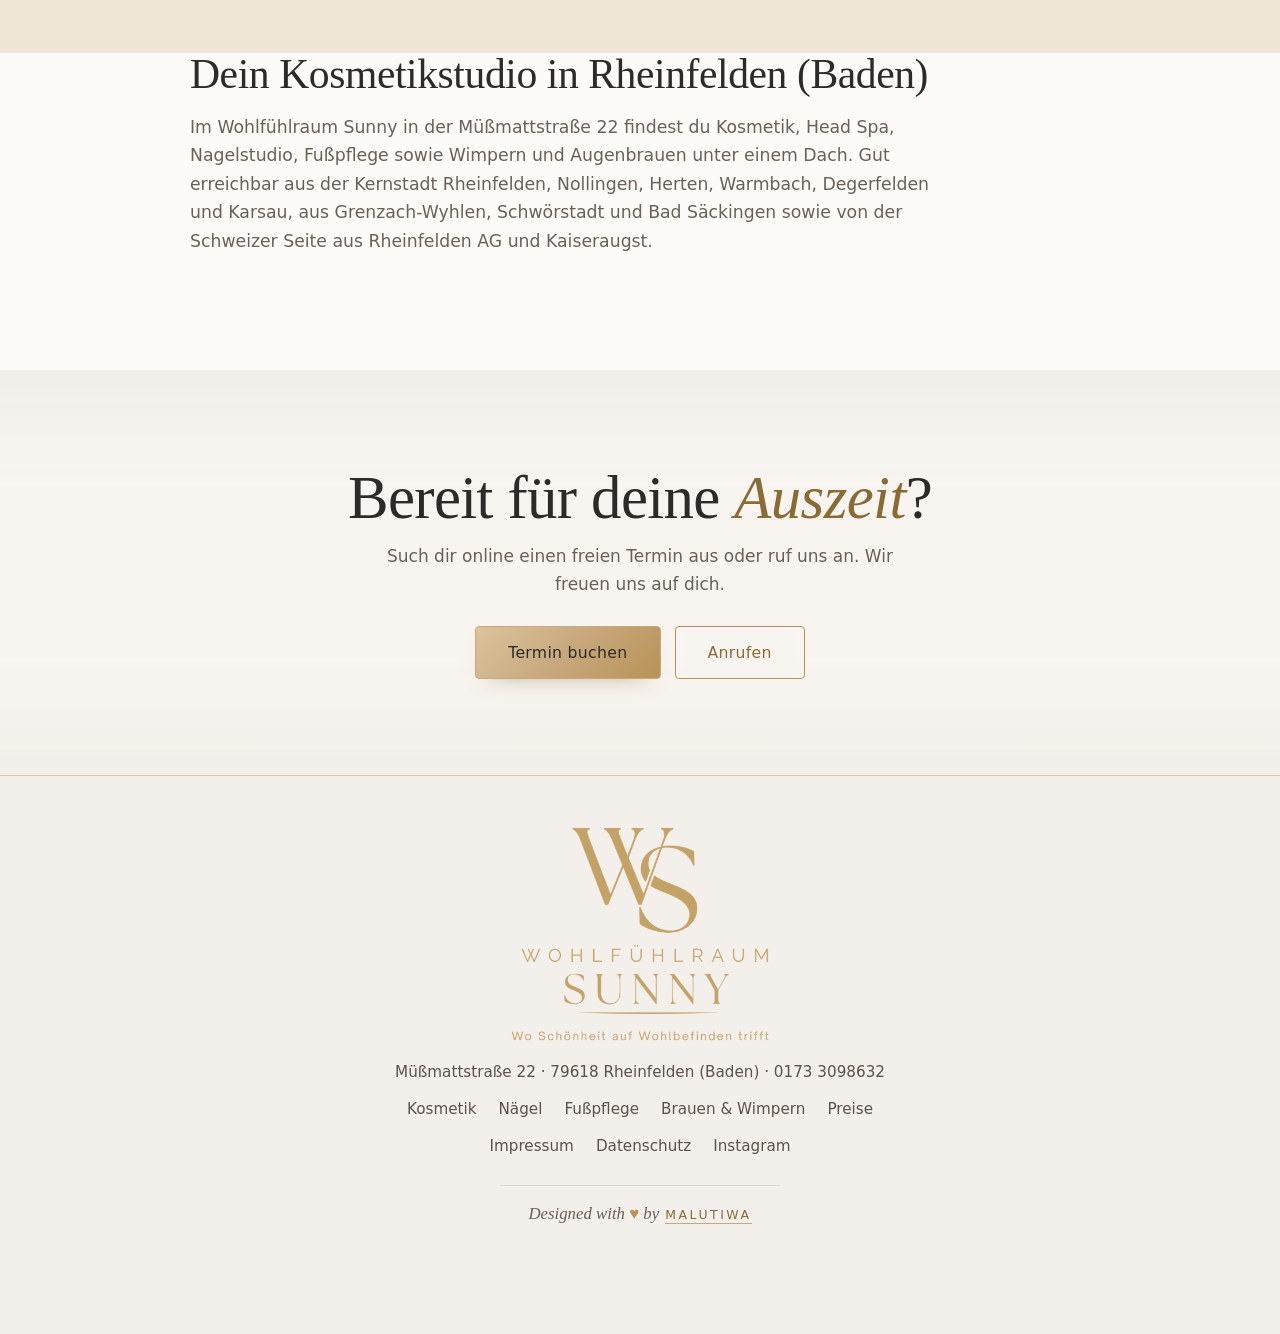
==== commit 190ce820: "KLAPP-Bereich mit Bildern und Videos, SEO für lokale Suche Kosmetik-Seite: Partnermarke KLAPP mit Pr" ====
--- a/business/index.html
+++ b/business/index.html
@@ -3,26 +3,28 @@
 <head>
 <meta charset="utf-8">
 <meta name="viewport" content="width=device-width, initial-scale=1, viewport-fit=cover">
-<title>Wohlfühlraum Sunny Rheinfelden (Baden): Kosmetik, Nägel, Fußpflege</title>
-<meta name="description" content="Wohlfühlraum Sunny in Rheinfelden (Baden): Kosmetik, Nägel, Fußpflege sowie Augenbrauen und Wimpern. Dein Ort zum Aufblühen. Jetzt online Termin buchen.">
+<title>Kosmetikstudio Rheinfelden (Baden): Kosmetik, Nägel, Fußpflege | Wohlfühlraum Sunny</title>
+<meta name="description" content="Wohlfühlraum Sunny, dein Kosmetikstudio in Rheinfelden (Baden): Gesichtsbehandlungen mit KLAPP, Head Spa, Nägel, Fußpflege, Wimpern und Augenbrauen. Jetzt online Termin buchen.">
+<meta name="keywords" content="Kosmetikstudio Rheinfelden, Kosmetik Rheinfelden Baden, Nagelstudio Rheinfelden, Fußpflege Rheinfelden, Head Spa Rheinfelden, Wimpernlifting Rheinfelden, KLAPP Kosmetik, Wohlfühlraum Sunny">
 <meta name="theme-color" content="#FDFBF7">
 <meta name="referrer" content="no-referrer">
 <link rel="canonical" href="https://wohlfuehlraum-sunny.de/business/">
 <meta property="og:type" content="website">
 <meta property="og:locale" content="de_DE">
 <meta property="og:site_name" content="Wohlfühlraum Sunny">
-<meta property="og:title" content="Wohlfühlraum Sunny Rheinfelden (Baden): Kosmetik, Nägel, Fußpflege">
-<meta property="og:description" content="Wohlfühlraum Sunny in Rheinfelden (Baden): Kosmetik, Nägel, Fußpflege sowie Augenbrauen und Wimpern. Dein Ort zum Aufblühen. Jetzt online Termin buchen.">
+<meta property="og:title" content="Kosmetikstudio Rheinfelden (Baden): Kosmetik, Nägel, Fußpflege | Wohlfühlraum Sunny">
+<meta property="og:description" content="Wohlfühlraum Sunny, dein Kosmetikstudio in Rheinfelden (Baden): Gesichtsbehandlungen mit KLAPP, Head Spa, Nägel, Fußpflege, Wimpern und Augenbrauen. Jetzt online Termin buchen.">
 <meta property="og:url" content="https://wohlfuehlraum-sunny.de/business/">
 <meta property="og:image" content="https://wohlfuehlraum-sunny.de/img/og-logo.png">
 <meta name="twitter:card" content="summary_large_image">
+<meta name="robots" content="index, follow, max-image-preview:large">
 <link rel="icon" type="image/png" href="../img/favicon.png">
 <link rel="apple-touch-icon" href="../img/apple-touch-icon.png">
 <link rel="preload" href="../assets/fonts/dmserif.woff2" as="font" type="font/woff2" crossorigin>
-<link rel="stylesheet" href="../assets/style.css?v=17">
-<link rel="stylesheet" href="../assets/business.css?v=17">
+<link rel="stylesheet" href="../assets/style.css?v=18">
+<link rel="stylesheet" href="../assets/business.css?v=19">
 <noscript><style>.rv-in{opacity:1;translate:none}</style></noscript>
-<script type="application/ld+json">{"@context": "https://schema.org", "@type": "BeautySalon", "logo": "https://wohlfuehlraum-sunny.de/img/logo.png", "name": "Wohlfühlraum Sunny", "slogan": "Dein Ort zum Aufblühen", "url": "https://wohlfuehlraum-sunny.de/business/", "telephone": "+491733098632", "image": "https://wohlfuehlraum-sunny.de/img/spa-kerzen.jpg", "address": {"@type": "PostalAddress", "streetAddress": "Müßmattstraße 22", "postalCode": "79618", "addressLocality": "Rheinfelden (Baden)", "addressCountry": "DE"}, "openingHoursSpecification": [{"@type": "OpeningHoursSpecification", "dayOfWeek": "Monday", "opens": "08:00", "closes": "13:00"}, {"@type": "OpeningHoursSpecification", "dayOfWeek": ["Tuesday", "Thursday"], "opens": "08:00", "closes": "13:00"}, {"@type": "OpeningHoursSpecification", "dayOfWeek": ["Tuesday", "Thursday"], "opens": "15:00", "closes": "20:00"}, {"@type": "OpeningHoursSpecification", "dayOfWeek": "Friday", "opens": "10:00", "closes": "16:00"}], "sameAs": ["https://www.instagram.com/wohlfuehlraum_sunny"]}</script>
+<script type="application/ld+json">{"@context": "https://schema.org", "@type": "BeautySalon", "@id": "https://wohlfuehlraum-sunny.de/#studio", "name": "Wohlfühlraum Sunny", "alternateName": "Kosmetikstudio Wohlfühlraum Sunny Rheinfelden", "slogan": "Dein Ort zum Aufblühen", "description": "Kosmetikstudio in Rheinfelden (Baden) für Gesichtsbehandlungen mit KLAPP Skin Care, Head Spa, Maniküre, Shellac und Gelnägel, Pediküre und Fußpflege, Wimpernlifting, Browlifting und Wimpernverlängerung.", "url": "https://wohlfuehlraum-sunny.de/business/", "logo": "https://wohlfuehlraum-sunny.de/img/logo.png", "image": ["https://wohlfuehlraum-sunny.de/img/spa-kerzen.jpg", "https://wohlfuehlraum-sunny.de/img/empfang.jpg", "https://wohlfuehlraum-sunny.de/img/klapp/sortiment.jpg"], "telephone": "+491733098632", "email": "info@wohlfuehlraum-sunny.de", "priceRange": "15–139 €", "currenciesAccepted": "EUR", "address": {"@type": "PostalAddress", "streetAddress": "Müßmattstraße 22", "postalCode": "79618", "addressLocality": "Rheinfelden (Baden)", "addressRegion": "Baden-Württemberg", "addressCountry": "DE"}, "hasMap": "https://www.google.com/maps/search/?api=1&query=M%C3%BC%C3%9Fmattstra%C3%9Fe+22%2C+79618+Rheinfelden+(Baden)", "areaServed": [{"@type": "City", "name": "Rheinfelden (Baden)"}, {"@type": "City", "name": "Grenzach-Wyhlen"}, {"@type": "City", "name": "Schwörstadt"}, {"@type": "City", "name": "Bad Säckingen"}, {"@type": "City", "name": "Lörrach"}, {"@type": "City", "name": "Rheinfelden AG"}], "openingHoursSpecification": [{"@type": "OpeningHoursSpecification", "dayOfWeek": "Monday", "opens": "08:00", "closes": "13:00"}, {"@type": "OpeningHoursSpecification", "dayOfWeek": ["Tuesday", "Thursday"], "opens": "08:00", "closes": "13:00"}, {"@type": "OpeningHoursSpecification", "dayOfWeek": ["Tuesday", "Thursday"], "opens": "15:00", "closes": "20:00"}, {"@type": "OpeningHoursSpecification", "dayOfWeek": "Friday", "opens": "10:00", "closes": "16:00"}], "knowsAbout": ["Kosmetik", "Gesichtsbehandlung", "KLAPP Skin Care Science", "Aquafacial", "Fruchtsäurepeeling", "Microneedling", "Head Spa", "Maniküre", "CND Shellac", "Gelnägel", "Pediküre", "Fußpflege", "Wimpernlifting", "Browlifting", "Wimpernverlängerung"], "hasOfferCatalog": {"@type": "OfferCatalog", "name": "Behandlungen", "itemListElement": [{"@type": "OfferCatalog", "name": "Kosmetik und Head Spa", "url": "https://wohlfuehlraum-sunny.de/business/kosmetik.html"}, {"@type": "OfferCatalog", "name": "Nägel", "url": "https://wohlfuehlraum-sunny.de/business/naegel.html"}, {"@type": "OfferCatalog", "name": "Fußpflege", "url": "https://wohlfuehlraum-sunny.de/business/fusspflege.html"}, {"@type": "OfferCatalog", "name": "Augenbrauen und Wimpern", "url": "https://wohlfuehlraum-sunny.de/business/augenbrauen-wimpern.html"}]}, "sameAs": ["https://www.instagram.com/wohlfuehlraum_sunny"]}</script>
 </head>
 <body>
 <div class="progress" aria-hidden="true"></div>
@@ -47,7 +49,7 @@
   </div>
   <div class="wrap h2-in">
     <span class="status"><i class="dot" id="dot"></i><span id="statusTxt">Mo, Di, Do, Fr geöffnet</span></span>
-    <p class="over">Wohlfühlraum Sunny · Rheinfelden</p>
+    <p class="over">Kosmetikstudio in Rheinfelden (Baden)</p>
     <h1>Dein Ort zum <em>Aufblühen</em></h1>
     <p class="lead">Kosmetik, Nägel und Fußpflege in ruhiger, heller Atmosphäre. Persönlich, sorgfältig und ganz auf dich abgestimmt.</p>
     <div class="cta"><a class="btn btn-gold" href="termin.html">Jetzt Termin buchen</a><a class="btn btn-ghost" href="preise.html">Preise ansehen</a></div>
@@ -87,6 +89,19 @@
   </div>
 </section>
 
+<section id="klapp">
+  <div class="wrap k-teaser">
+    <div class="pics"><img src="../img/klapp/sortiment.jpg" alt="KLAPP Purify Pflegeprodukte für die Gesichtsreinigung" loading="lazy" decoding="async"><img src="../img/klapp/toner-augen.jpg" alt="KLAPP Eye Make-up Remover und Skin Perfection PHA Toner" loading="lazy" decoding="async"></div>
+    <div>
+      <img class="k-logo" src="../img/klapp/klapp-logo.svg" alt="KLAPP Skin Care Science" width="375" height="153" loading="lazy">
+      <p class="over">Unsere Pflegemarke</p>
+      <h2 class="rv-in">Gepflegt mit <em>KLAPP</em></h2>
+      <p class="lead">Für unsere Gesichtsbehandlungen arbeiten wir mit KLAPP Skin Care Science, professioneller Kosmetik aus Deutschland. Von der sanften Purify-Reinigung bis zur ExoGen-Pflege stimmen wir alles auf deine Haut ab.</p>
+      <div class="cta"><a class="btn btn-dark" href="kosmetik.html#klapp">KLAPP-Behandlungen ansehen</a></div>
+    </div>
+  </div>
+</section>
+
 <section id="ergebnisse">
   <div class="wrap">
     <div class="gal-head">
@@ -118,6 +133,12 @@
     <div class="ptable plain"><ul><li><div><b>Klassische Gesichtsbehandlung</b></div><em>79 €</em></li><li><div><b>Head Spa Deluxe</b></div><em>89 €</em></li><li><div><b>Maniküre mit CND Shellac</b></div><em>45 €</em></li><li><div><b>Gel-Nägel auffüllen</b></div><em>50 €</em></li><li><div><b>Pediküre mit CND Shellac</b></div><em>57 €</em></li><li><div><b>Klassisches Wimpernlifting</b></div><em>59 €</em></li></ul></div>
   </div>
 </section>
+<section class="local" style="padding-top:0">
+  <div class="wrap" style="max-width:900px">
+    <h2 class="rv-in" style="font-size:clamp(1.8rem,3.4vw,2.6rem)">Dein Kosmetikstudio in Rheinfelden (Baden)</h2>
+    <p class="lead" style="max-width:70ch">Im Wohlfühlraum Sunny in der Müßmattstraße 22 findest du Kosmetik, Head Spa, Nagelstudio, Fußpflege sowie Wimpern und Augenbrauen unter einem Dach. Gut erreichbar aus der Kernstadt Rheinfelden, Nollingen, Herten, Warmbach, Degerfelden und Karsau, aus Grenzach-Wyhlen, Schwörstadt und Bad Säckingen sowie von der Schweizer Seite aus Rheinfelden AG und Kaiseraugst.</p>
+  </div>
+</section>
 <section class="cta-band">
   <div class="wrap">
     <h2 class="rv-in">Bereit für deine <em>Auszeit</em>?</h2>
@@ -137,7 +158,7 @@
 
 <div class="dock"><a href="tel:+491733098632">Anrufen</a><a href="termin.html">Termin buchen</a></div>
 <div class="lb" id="lb" role="dialog" aria-modal="true" aria-label="Bildansicht"><button class="x" aria-label="Schließen">✕</button><button class="p" aria-label="Vorheriges Bild">←</button><img alt=""><button class="n" aria-label="Nächstes Bild">→</button></div>
-<script src="../assets/business.js?v=17"></script>
+<script src="../assets/business.js?v=19"></script>
 <script>(function(){var v=document.getElementById('heroVid');if(!v)return;if(window.matchMedia('(max-width:760px)').matches){var s=v.querySelectorAll('source');s[0].src='../img/hero-m.webm?v=2';s[1].src='../img/hero-m.mp4?v=2';v.poster='../img/hero-m.jpg';v.load();}
 if(window.matchMedia('(prefers-reduced-motion: reduce)').matches){v.removeAttribute('autoplay');v.pause();return}
 var p=v.play();if(p&&p.catch)p.catch(function(){});
--- a/assets/business.css
+++ b/assets/business.css
@@ -207,3 +207,31 @@
 body.booked .after-book{display:block;padding:0 0 40px;text-align:center;color:var(--mut)}
 body.booked .after-book a{text-decoration:underline;color:var(--ink)}
 body.booked .book-page{min-height:auto}
+.cf:has(.bk-done){align-content:center}.cf .bk-done{gap:10px}
+
+/* KLAPP: Partnermarke mit Produkten und Videos */
+.klapp{background:linear-gradient(180deg,var(--paper),#F4F6F8 60%,var(--paper));padding-top:clamp(56px,8vw,100px)}
+.k-head{display:grid;grid-template-columns:1fr auto;gap:30px;align-items:end}
+.k-logo{width:clamp(140px,18vw,210px);height:auto;opacity:.92}
+.k-grid{display:grid;grid-template-columns:repeat(3,minmax(0,1fr));gap:22px;margin-top:40px}
+.k-card{background:#fff;border:1px solid var(--line);border-radius:24px;overflow:hidden;display:flex;flex-direction:column}
+.k-card .shot{display:block;width:100%;aspect-ratio:4/5;overflow:hidden;border-radius:0;padding:0;border:0;background:#eef1f4;cursor:zoom-in}
+.k-card .shot img{width:100%;height:100%;object-fit:cover;transition:transform .9s cubic-bezier(.2,.8,.2,1)}
+.k-card:hover .shot img{transform:scale(1.04)}
+.k-card>div{padding:22px 24px 26px}
+.k-card h3{font-size:1.6rem;margin-bottom:8px}
+.k-card p{color:var(--mut);font-size:.98rem}
+.k-sub{font-size:clamp(1.6rem,3vw,2.2rem);margin-top:56px}
+.k-vids{display:grid;grid-template-columns:repeat(4,minmax(0,1fr));gap:16px;margin-top:22px}
+.k-vids figure{margin:0;position:relative;border-radius:20px;overflow:hidden;background:#e9ecef;aspect-ratio:9/16}
+.k-vids video{width:100%;height:100%;object-fit:cover;display:block}
+.k-vids figcaption{position:absolute;left:12px;bottom:12px;padding:6px 12px;border-radius:999px;background:rgba(251,248,243,.92);font:500 .72rem var(--sans);letter-spacing:.08em;text-transform:uppercase}
+.klapp .cta{margin-top:26px}
+.k-teaser{display:grid;grid-template-columns:minmax(0,1fr) minmax(0,1.1fr);gap:clamp(24px,5vw,70px);align-items:center}
+.k-teaser .pics{display:grid;grid-template-columns:1fr 1fr;gap:14px}
+.k-teaser .pics img{width:100%;aspect-ratio:3/4;object-fit:cover;border-radius:22px}
+.k-teaser .pics img:last-child{margin-top:40px}
+.k-teaser .k-logo{display:block;margin-bottom:18px}
+@media(max-width:980px){.k-grid{grid-template-columns:1fr 1fr}.k-grid .k-card:last-child{grid-column:1/-1}.k-grid .k-card:last-child .shot{aspect-ratio:16/10}.k-vids{grid-template-columns:1fr 1fr}}
+@media(max-width:760px){.k-head{grid-template-columns:1fr}.k-head .k-logo{order:-1}.k-teaser{grid-template-columns:1fr}}
+@media(max-width:620px){.k-grid{grid-template-columns:1fr}.k-grid .k-card:last-child .shot,.k-card .shot{aspect-ratio:4/3}.k-vids{display:flex;overflow-x:auto;scroll-snap-type:x mandatory;margin-inline:-20px;padding:0 20px 6px}.k-vids figure{flex:0 0 62%;scroll-snap-align:center}}
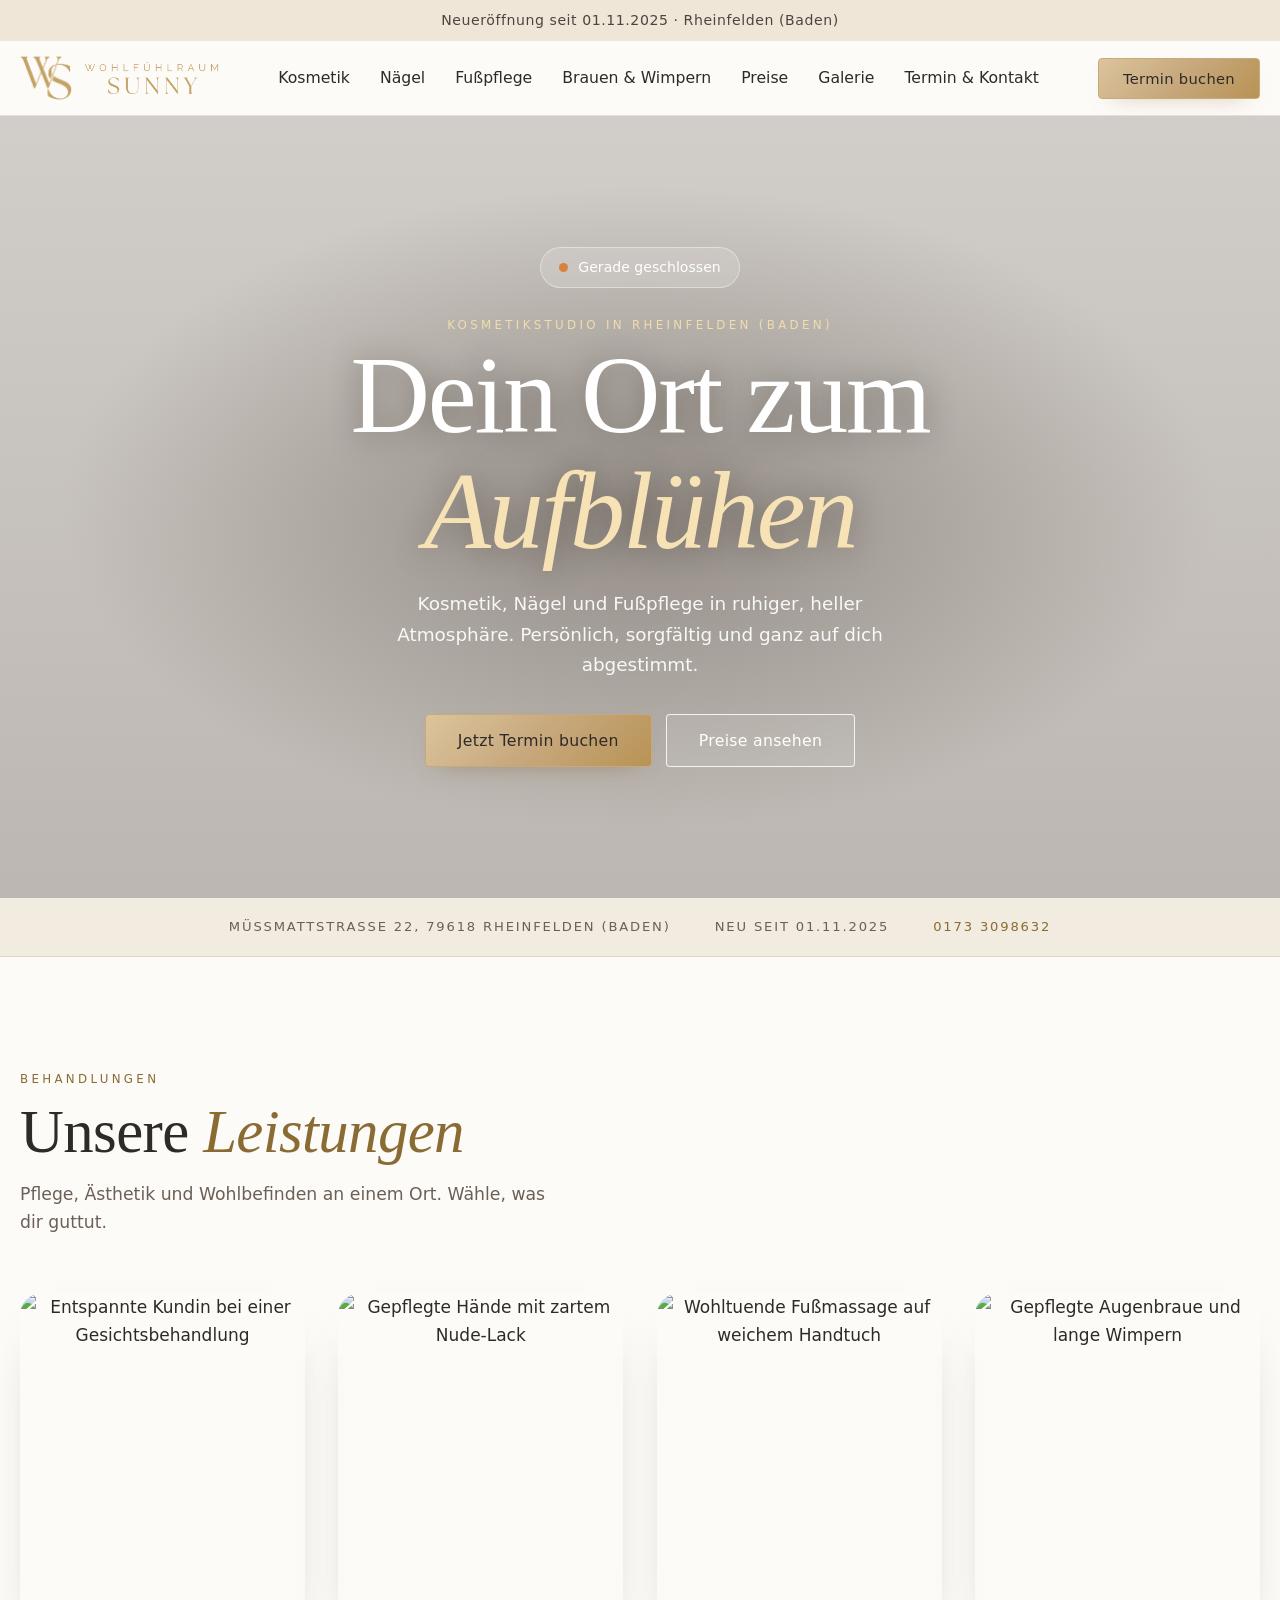
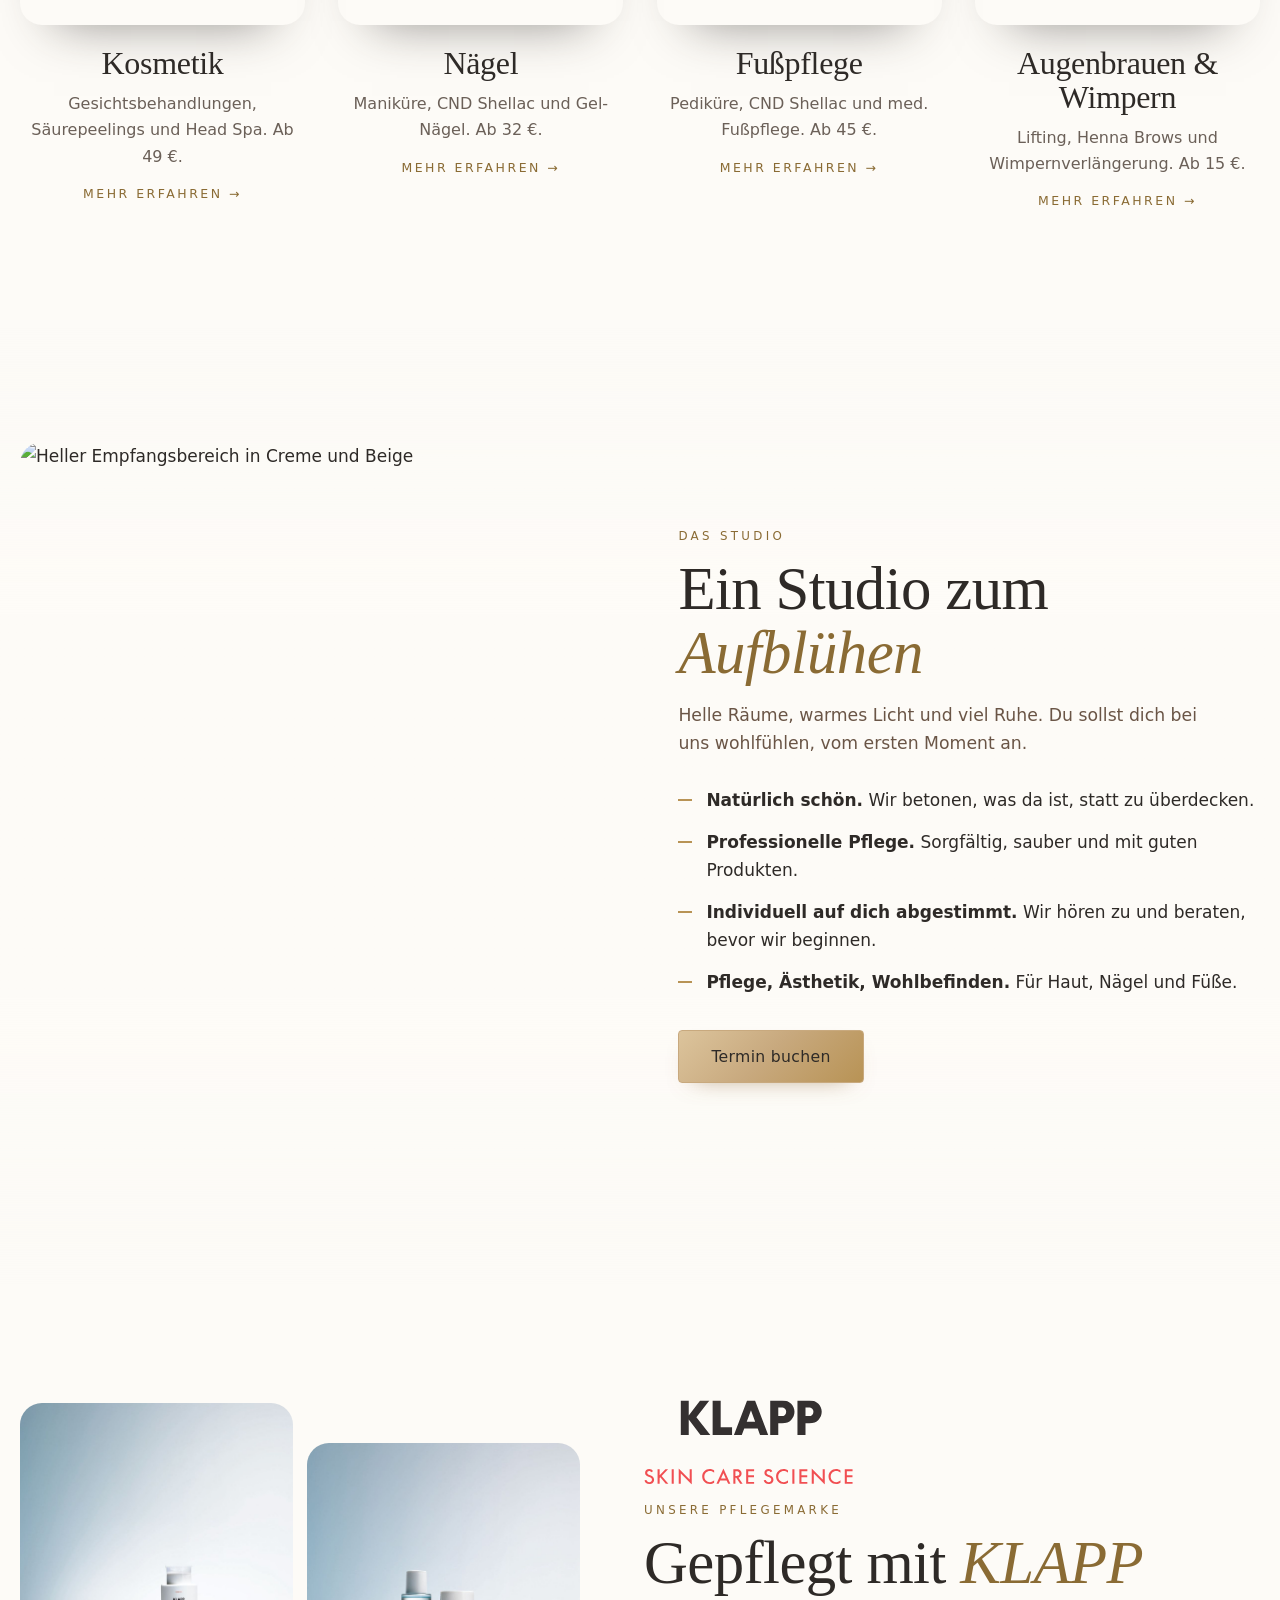
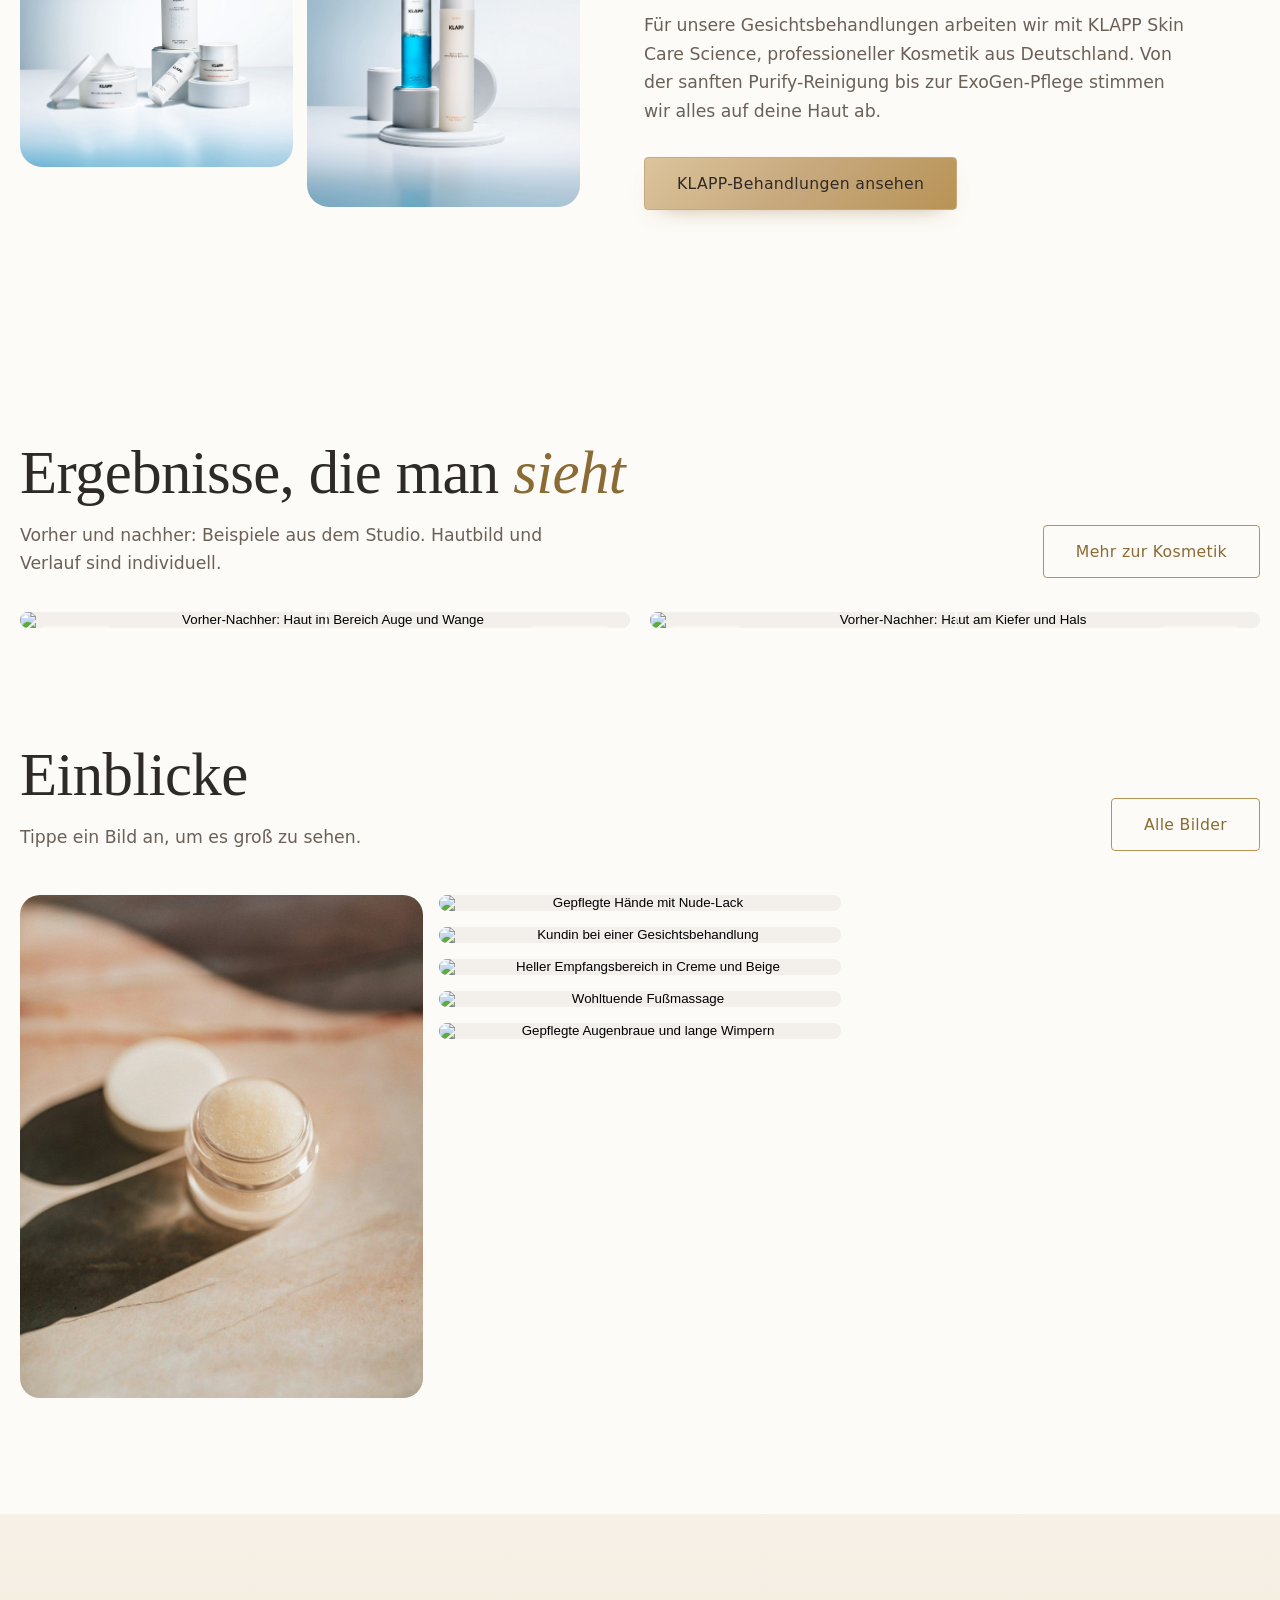
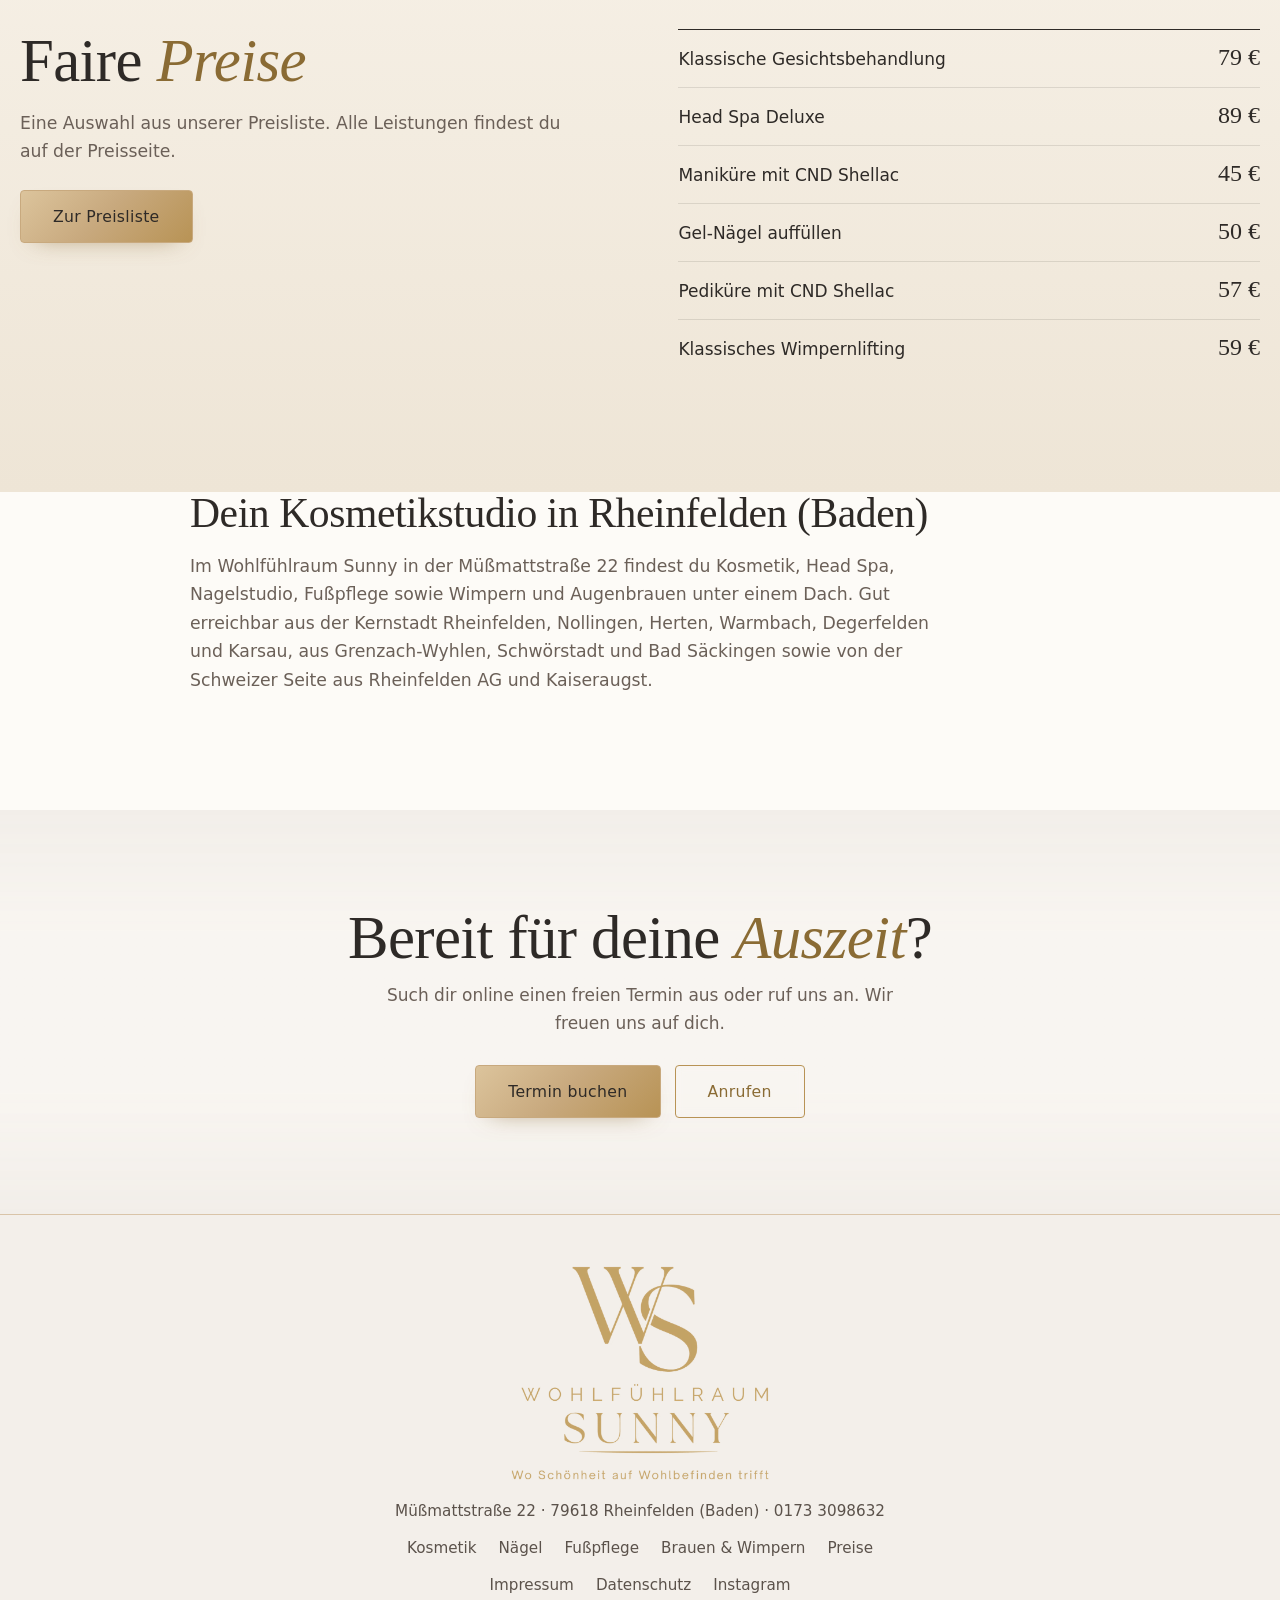
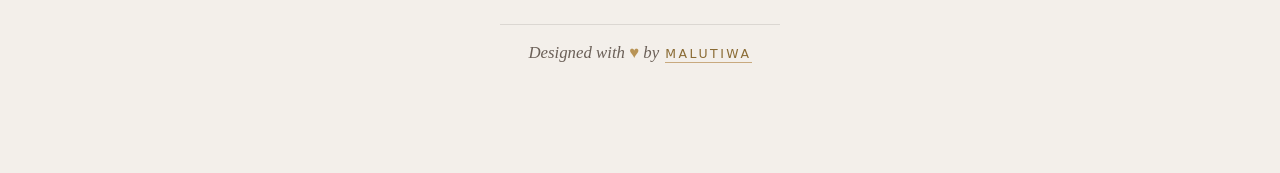
==== commit 5fc29a42: "Einblicke und Galerie: Honig-Bild durch Cremetiegel ersetzt Co-Authored-By: Claude Opus 5.5 <noreply" ====
--- a/business/index.html
+++ b/business/index.html
@@ -22,7 +22,7 @@
 <link rel="apple-touch-icon" href="../img/apple-touch-icon.png">
 <link rel="preload" href="../assets/fonts/dmserif.woff2" as="font" type="font/woff2" crossorigin>
 <link rel="stylesheet" href="../assets/style.css?v=18">
-<link rel="stylesheet" href="../assets/business.css?v=19">
+<link rel="stylesheet" href="../assets/business.css?v=20">
 <noscript><style>.rv-in{opacity:1;translate:none}</style></noscript>
 <script type="application/ld+json">{"@context": "https://schema.org", "@type": "BeautySalon", "@id": "https://wohlfuehlraum-sunny.de/#studio", "name": "Wohlfühlraum Sunny", "alternateName": "Kosmetikstudio Wohlfühlraum Sunny Rheinfelden", "slogan": "Dein Ort zum Aufblühen", "description": "Kosmetikstudio in Rheinfelden (Baden) für Gesichtsbehandlungen mit KLAPP Skin Care, Head Spa, Maniküre, Shellac und Gelnägel, Pediküre und Fußpflege, Wimpernlifting, Browlifting und Wimpernverlängerung.", "url": "https://wohlfuehlraum-sunny.de/business/", "logo": "https://wohlfuehlraum-sunny.de/img/logo.png", "image": ["https://wohlfuehlraum-sunny.de/img/spa-kerzen.jpg", "https://wohlfuehlraum-sunny.de/img/empfang.jpg", "https://wohlfuehlraum-sunny.de/img/klapp/sortiment.jpg"], "telephone": "+491733098632", "email": "info@wohlfuehlraum-sunny.de", "priceRange": "15–139 €", "currenciesAccepted": "EUR", "address": {"@type": "PostalAddress", "streetAddress": "Müßmattstraße 22", "postalCode": "79618", "addressLocality": "Rheinfelden (Baden)", "addressRegion": "Baden-Württemberg", "addressCountry": "DE"}, "hasMap": "https://www.google.com/maps/search/?api=1&query=M%C3%BC%C3%9Fmattstra%C3%9Fe+22%2C+79618+Rheinfelden+(Baden)", "areaServed": [{"@type": "City", "name": "Rheinfelden (Baden)"}, {"@type": "City", "name": "Grenzach-Wyhlen"}, {"@type": "City", "name": "Schwörstadt"}, {"@type": "City", "name": "Bad Säckingen"}, {"@type": "City", "name": "Lörrach"}, {"@type": "City", "name": "Rheinfelden AG"}], "openingHoursSpecification": [{"@type": "OpeningHoursSpecification", "dayOfWeek": "Monday", "opens": "08:00", "closes": "13:00"}, {"@type": "OpeningHoursSpecification", "dayOfWeek": ["Tuesday", "Thursday"], "opens": "08:00", "closes": "13:00"}, {"@type": "OpeningHoursSpecification", "dayOfWeek": ["Tuesday", "Thursday"], "opens": "15:00", "closes": "20:00"}, {"@type": "OpeningHoursSpecification", "dayOfWeek": "Friday", "opens": "10:00", "closes": "16:00"}], "knowsAbout": ["Kosmetik", "Gesichtsbehandlung", "KLAPP Skin Care Science", "Aquafacial", "Fruchtsäurepeeling", "Microneedling", "Head Spa", "Maniküre", "CND Shellac", "Gelnägel", "Pediküre", "Fußpflege", "Wimpernlifting", "Browlifting", "Wimpernverlängerung"], "hasOfferCatalog": {"@type": "OfferCatalog", "name": "Behandlungen", "itemListElement": [{"@type": "OfferCatalog", "name": "Kosmetik und Head Spa", "url": "https://wohlfuehlraum-sunny.de/business/kosmetik.html"}, {"@type": "OfferCatalog", "name": "Nägel", "url": "https://wohlfuehlraum-sunny.de/business/naegel.html"}, {"@type": "OfferCatalog", "name": "Fußpflege", "url": "https://wohlfuehlraum-sunny.de/business/fusspflege.html"}, {"@type": "OfferCatalog", "name": "Augenbrauen und Wimpern", "url": "https://wohlfuehlraum-sunny.de/business/augenbrauen-wimpern.html"}]}, "sameAs": ["https://www.instagram.com/wohlfuehlraum_sunny"]}</script>
 </head>
@@ -118,7 +118,7 @@
       <div><h2 class="rv-in">Einblicke</h2><p class="lead">Tippe ein Bild an, um es groß zu sehen.</p></div>
       <a class="btn btn-line" href="galerie.html">Alle Bilder</a>
     </div>
-    <div class="masonry"><button class="shot" data-full="../img/spa-kerzen.jpg" aria-label="Gerollte Handtücher, Kerzen und Honig vergrößern"><img src="../img/spa-kerzen.jpg" alt="Gerollte Handtücher, Kerzen und Honig" loading="lazy" decoding="async"></button><button class="shot" data-full="../img/naegel.jpg" aria-label="Gepflegte Hände mit Nude-Lack vergrößern"><img src="../img/naegel.jpg" alt="Gepflegte Hände mit Nude-Lack" loading="lazy" decoding="async"></button><button class="shot" data-full="../img/kosmetik.jpg" aria-label="Kundin bei einer Gesichtsbehandlung vergrößern"><img src="../img/kosmetik.jpg" alt="Kundin bei einer Gesichtsbehandlung" loading="lazy" decoding="async"></button><button class="shot" data-full="../img/empfang.jpg" aria-label="Heller Empfangsbereich in Creme und Beige vergrößern"><img src="../img/empfang.jpg" alt="Heller Empfangsbereich in Creme und Beige" loading="lazy" decoding="async"></button><button class="shot" data-full="../img/fussmassage.jpg" aria-label="Wohltuende Fußmassage vergrößern"><img src="../img/fussmassage.jpg" alt="Wohltuende Fußmassage" loading="lazy" decoding="async"></button><button class="shot" data-full="../img/wimpern.jpg" aria-label="Gepflegte Augenbraue und lange Wimpern vergrößern"><img src="../img/wimpern.jpg" alt="Gepflegte Augenbraue und lange Wimpern" loading="lazy" decoding="async"></button></div>
+    <div class="masonry"><button class="shot" data-full="../img/creme-tiegel.jpg" aria-label="Geöffneter Cremetiegel im warmen Licht vergrößern"><img src="../img/creme-tiegel.jpg" alt="Geöffneter Cremetiegel im warmen Licht" loading="lazy" decoding="async"></button><button class="shot" data-full="../img/naegel.jpg" aria-label="Gepflegte Hände mit Nude-Lack vergrößern"><img src="../img/naegel.jpg" alt="Gepflegte Hände mit Nude-Lack" loading="lazy" decoding="async"></button><button class="shot" data-full="../img/kosmetik.jpg" aria-label="Kundin bei einer Gesichtsbehandlung vergrößern"><img src="../img/kosmetik.jpg" alt="Kundin bei einer Gesichtsbehandlung" loading="lazy" decoding="async"></button><button class="shot" data-full="../img/empfang.jpg" aria-label="Heller Empfangsbereich in Creme und Beige vergrößern"><img src="../img/empfang.jpg" alt="Heller Empfangsbereich in Creme und Beige" loading="lazy" decoding="async"></button><button class="shot" data-full="../img/fussmassage.jpg" aria-label="Wohltuende Fußmassage vergrößern"><img src="../img/fussmassage.jpg" alt="Wohltuende Fußmassage" loading="lazy" decoding="async"></button><button class="shot" data-full="../img/wimpern.jpg" aria-label="Gepflegte Augenbraue und lange Wimpern vergrößern"><img src="../img/wimpern.jpg" alt="Gepflegte Augenbraue und lange Wimpern" loading="lazy" decoding="async"></button></div>
     <p class="swipe">Nach links wischen für mehr</p>
   </div>
 </section>
--- a/assets/business.css
+++ b/assets/business.css
@@ -203,7 +203,7 @@
 .bk .hp{position:absolute;left:-9999px;width:1px;height:1px;overflow:hidden}
 /* Nach erfolgreicher Buchung: kein zweites Formular, Anleitung ausblenden */
 .after-book{display:none}
-body.booked .book-page .lead,body.booked .book-page .ticks,body.booked #kontakt{display:none}
+body.booked .book-page .lead,body.booked .book-page .ticks,body.booked #cf{display:none}
 body.booked .after-book{display:block;padding:0 0 40px;text-align:center;color:var(--mut)}
 body.booked .after-book a{text-decoration:underline;color:var(--ink)}
 body.booked .book-page{min-height:auto}
@@ -235,3 +235,13 @@
 @media(max-width:980px){.k-grid{grid-template-columns:1fr 1fr}.k-grid .k-card:last-child{grid-column:1/-1}.k-grid .k-card:last-child .shot{aspect-ratio:16/10}.k-vids{grid-template-columns:1fr 1fr}}
 @media(max-width:760px){.k-head{grid-template-columns:1fr}.k-head .k-logo{order:-1}.k-teaser{grid-template-columns:1fr}}
 @media(max-width:620px){.k-grid{grid-template-columns:1fr}.k-grid .k-card:last-child .shot,.k-card .shot{aspect-ratio:4/3}.k-vids{display:flex;overflow-x:auto;scroll-snap-type:x mandatory;margin-inline:-20px;padding:0 20px 6px}.k-vids figure{flex:0 0 62%;scroll-snap-align:center}}
+
+/* Termin-Seite: ein Formular mit Reitern (Termin / Nachricht) */
+.fx{display:grid;gap:14px;min-width:0;scroll-margin-top:90px}
+.fx-tabs{display:grid;grid-template-columns:1fr 1fr;gap:4px;padding:5px;background:#fff;border:1px solid var(--line);border-radius:999px}
+.fx-tabs button{appearance:none;border:0;background:transparent;padding:12px 14px;border-radius:999px;font:500 .95rem var(--sans);color:var(--mut);cursor:pointer;transition:background .25s,color .25s}
+.fx-tabs button[aria-selected=true]{background:linear-gradient(135deg,#C8A97E,#B89355);color:var(--ink)}
+.fx-tabs button:focus-visible{outline:2px solid var(--gold);outline-offset:2px}
+.fx .bk[hidden]{display:none}
+body.booked .fx-tabs{display:none}
+@media(max-width:420px){.fx-tabs button{font-size:.86rem;padding:11px 8px}}
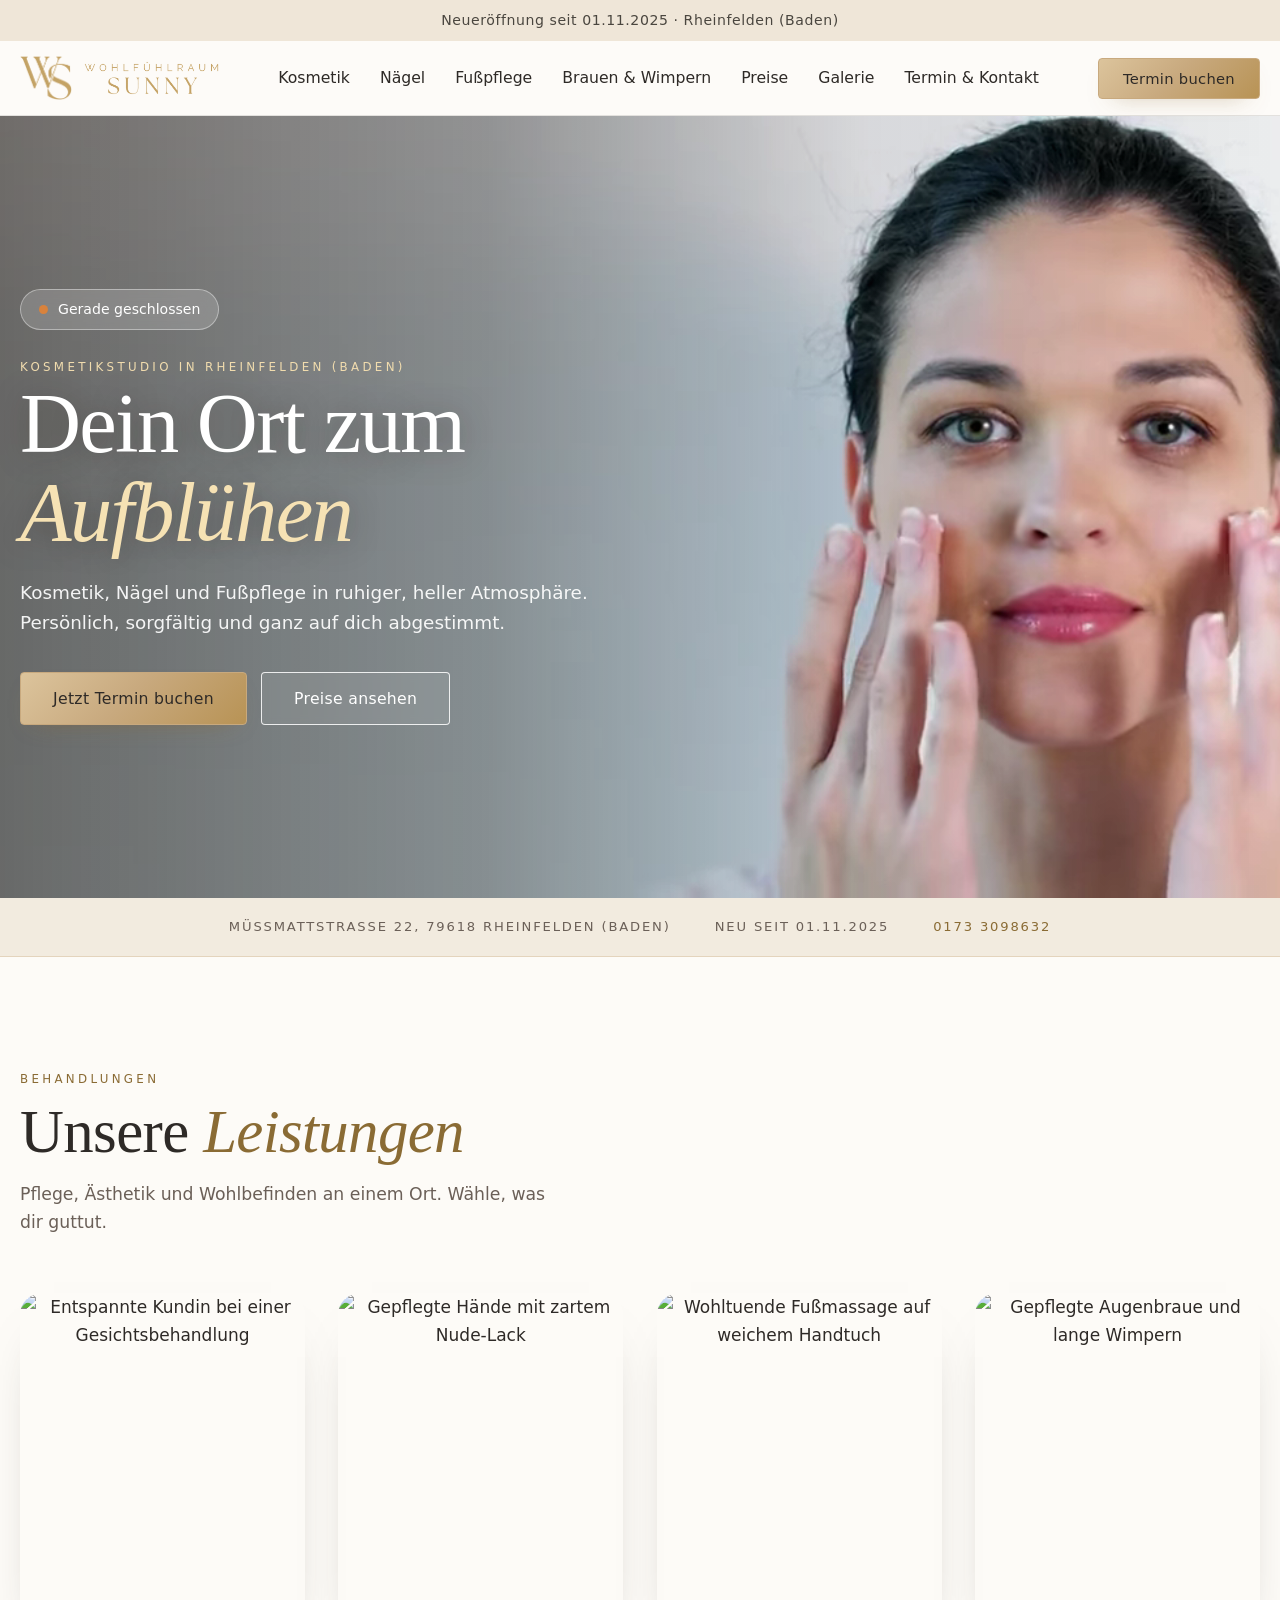
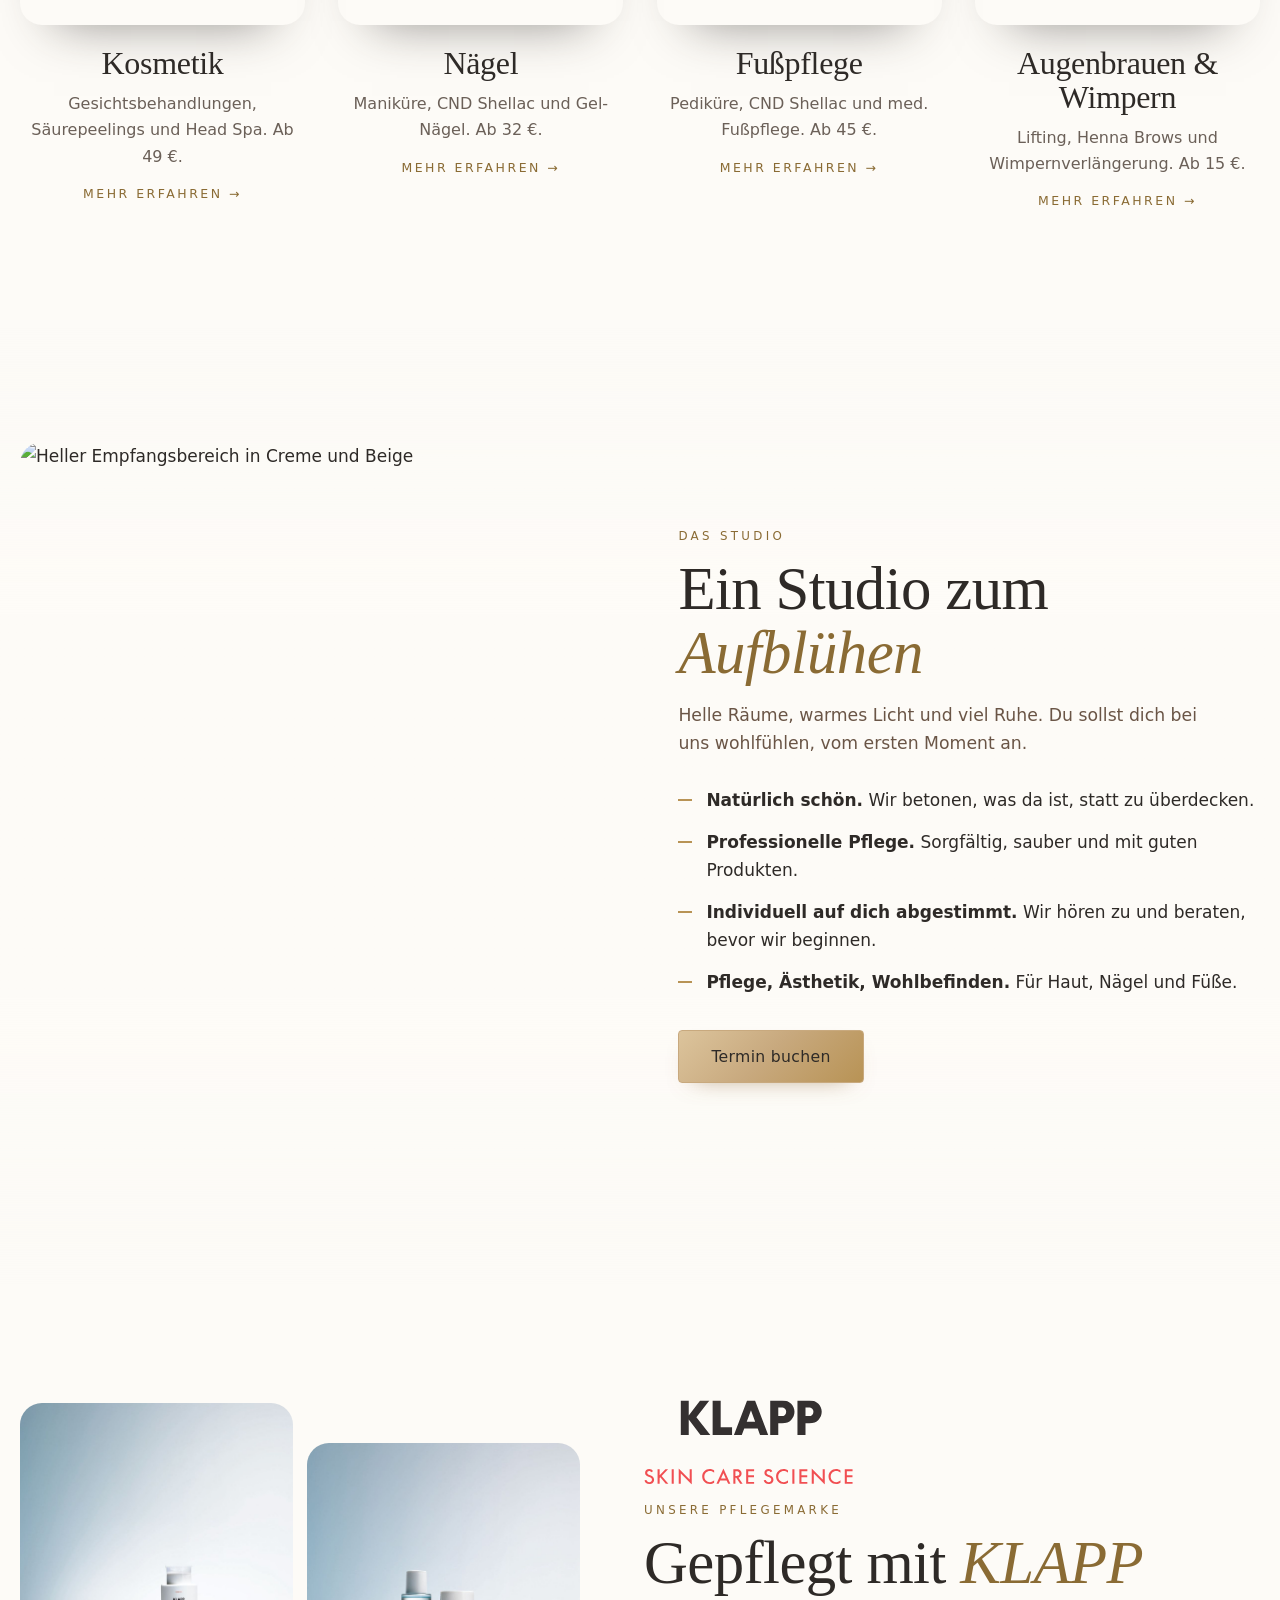
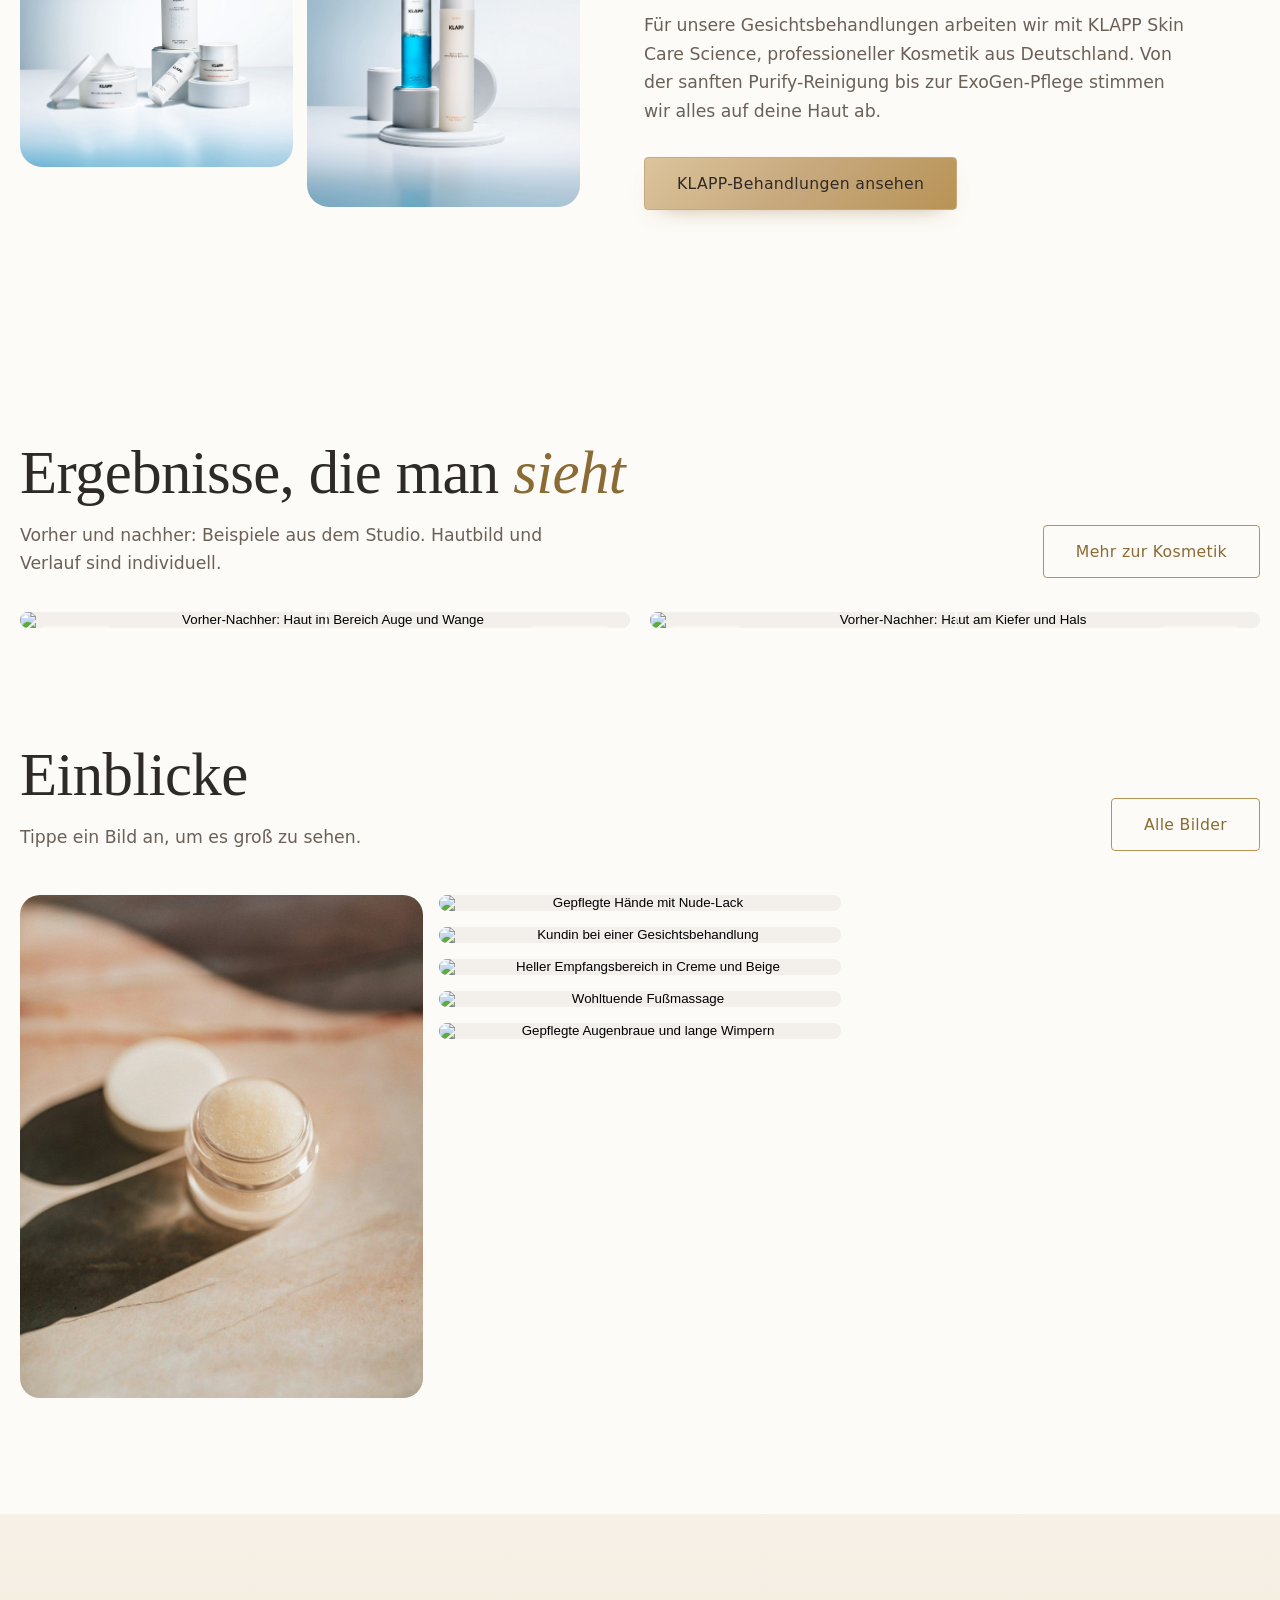
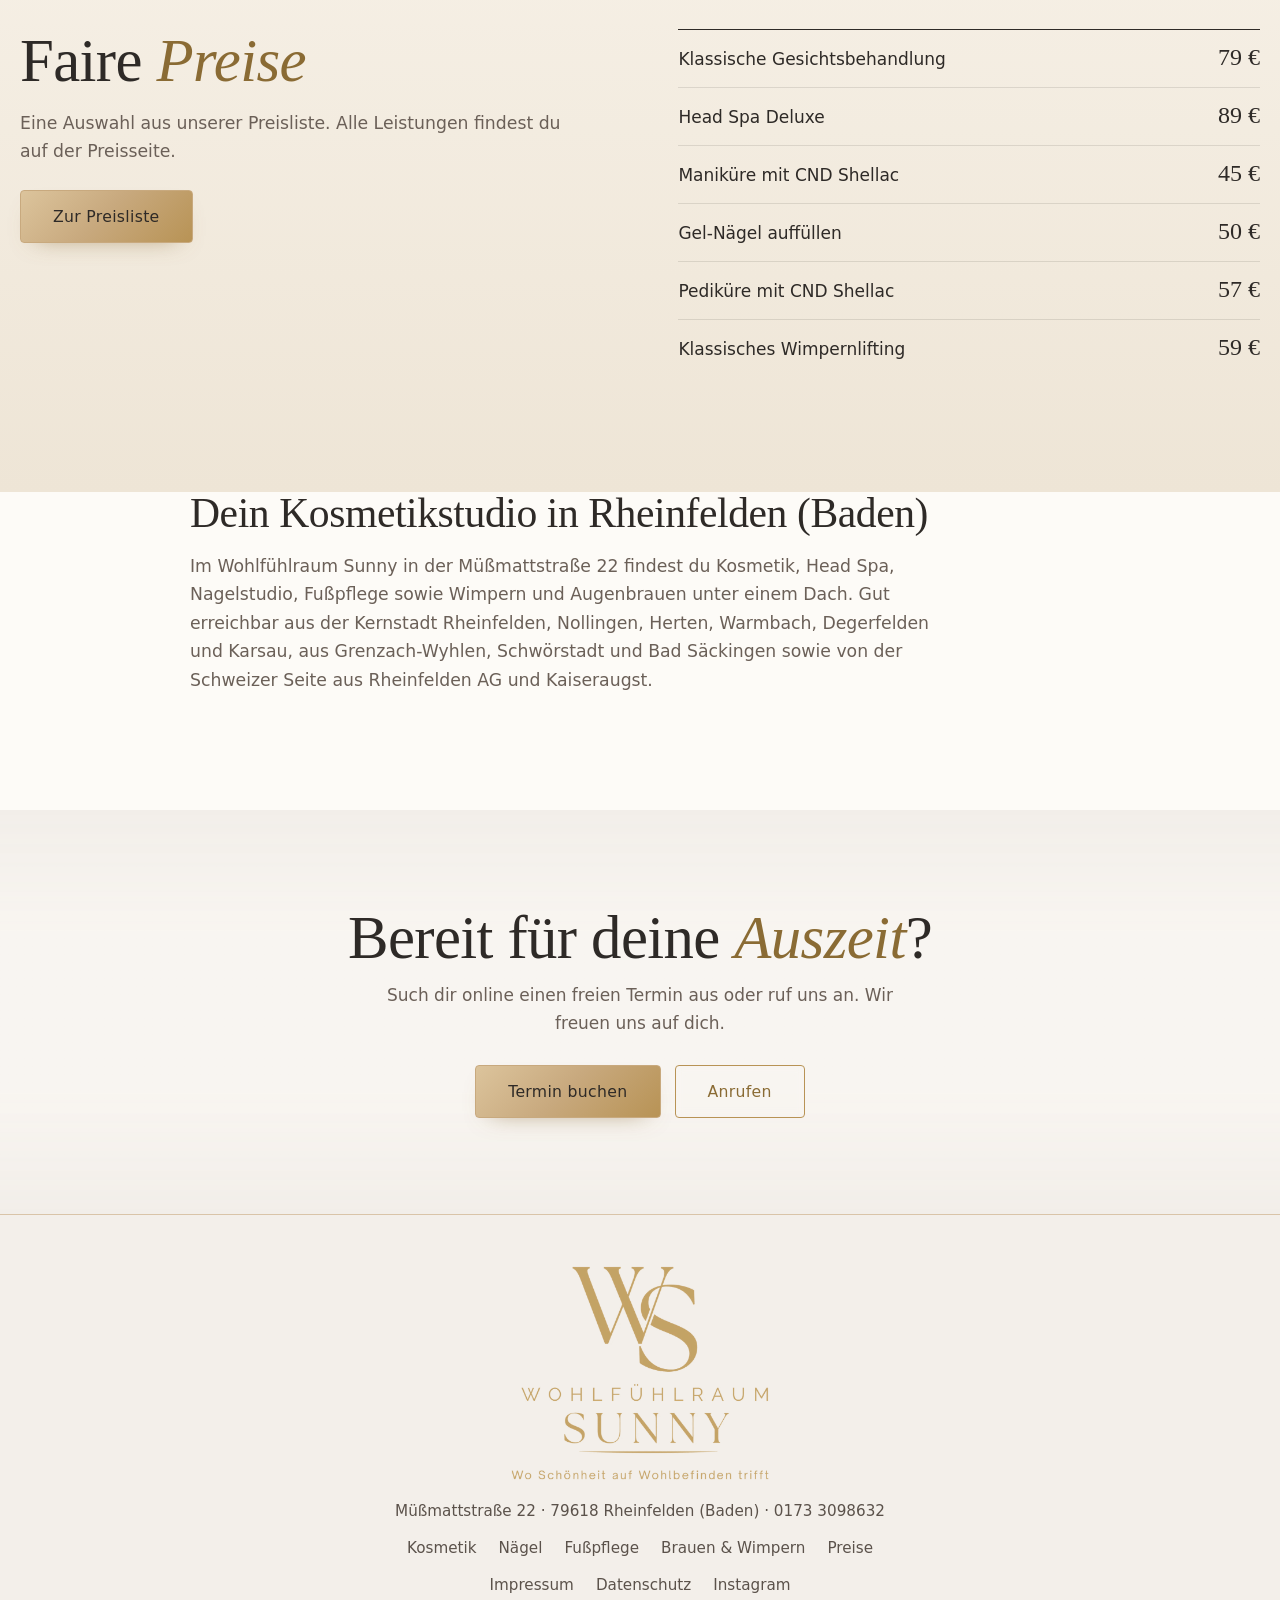
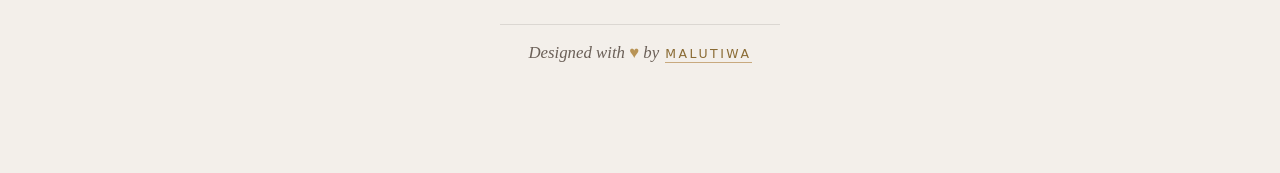
==== commit ea8ef23a: "Startseite: helles Pflege-Video statt Honig, Text links neben dem Gesicht Co-Authored-By: Claude Opu" ====
--- a/business/index.html
+++ b/business/index.html
@@ -22,7 +22,7 @@
 <link rel="apple-touch-icon" href="../img/apple-touch-icon.png">
 <link rel="preload" href="../assets/fonts/dmserif.woff2" as="font" type="font/woff2" crossorigin>
 <link rel="stylesheet" href="../assets/style.css?v=18">
-<link rel="stylesheet" href="../assets/business.css?v=20">
+<link rel="stylesheet" href="../assets/business.css?v=22">
 <noscript><style>.rv-in{opacity:1;translate:none}</style></noscript>
 <script type="application/ld+json">{"@context": "https://schema.org", "@type": "BeautySalon", "@id": "https://wohlfuehlraum-sunny.de/#studio", "name": "Wohlfühlraum Sunny", "alternateName": "Kosmetikstudio Wohlfühlraum Sunny Rheinfelden", "slogan": "Dein Ort zum Aufblühen", "description": "Kosmetikstudio in Rheinfelden (Baden) für Gesichtsbehandlungen mit KLAPP Skin Care, Head Spa, Maniküre, Shellac und Gelnägel, Pediküre und Fußpflege, Wimpernlifting, Browlifting und Wimpernverlängerung.", "url": "https://wohlfuehlraum-sunny.de/business/", "logo": "https://wohlfuehlraum-sunny.de/img/logo.png", "image": ["https://wohlfuehlraum-sunny.de/img/spa-kerzen.jpg", "https://wohlfuehlraum-sunny.de/img/empfang.jpg", "https://wohlfuehlraum-sunny.de/img/klapp/sortiment.jpg"], "telephone": "+491733098632", "email": "info@wohlfuehlraum-sunny.de", "priceRange": "15–139 €", "currenciesAccepted": "EUR", "address": {"@type": "PostalAddress", "streetAddress": "Müßmattstraße 22", "postalCode": "79618", "addressLocality": "Rheinfelden (Baden)", "addressRegion": "Baden-Württemberg", "addressCountry": "DE"}, "hasMap": "https://www.google.com/maps/search/?api=1&query=M%C3%BC%C3%9Fmattstra%C3%9Fe+22%2C+79618+Rheinfelden+(Baden)", "areaServed": [{"@type": "City", "name": "Rheinfelden (Baden)"}, {"@type": "City", "name": "Grenzach-Wyhlen"}, {"@type": "City", "name": "Schwörstadt"}, {"@type": "City", "name": "Bad Säckingen"}, {"@type": "City", "name": "Lörrach"}, {"@type": "City", "name": "Rheinfelden AG"}], "openingHoursSpecification": [{"@type": "OpeningHoursSpecification", "dayOfWeek": "Monday", "opens": "08:00", "closes": "13:00"}, {"@type": "OpeningHoursSpecification", "dayOfWeek": ["Tuesday", "Thursday"], "opens": "08:00", "closes": "13:00"}, {"@type": "OpeningHoursSpecification", "dayOfWeek": ["Tuesday", "Thursday"], "opens": "15:00", "closes": "20:00"}, {"@type": "OpeningHoursSpecification", "dayOfWeek": "Friday", "opens": "10:00", "closes": "16:00"}], "knowsAbout": ["Kosmetik", "Gesichtsbehandlung", "KLAPP Skin Care Science", "Aquafacial", "Fruchtsäurepeeling", "Microneedling", "Head Spa", "Maniküre", "CND Shellac", "Gelnägel", "Pediküre", "Fußpflege", "Wimpernlifting", "Browlifting", "Wimpernverlängerung"], "hasOfferCatalog": {"@type": "OfferCatalog", "name": "Behandlungen", "itemListElement": [{"@type": "OfferCatalog", "name": "Kosmetik und Head Spa", "url": "https://wohlfuehlraum-sunny.de/business/kosmetik.html"}, {"@type": "OfferCatalog", "name": "Nägel", "url": "https://wohlfuehlraum-sunny.de/business/naegel.html"}, {"@type": "OfferCatalog", "name": "Fußpflege", "url": "https://wohlfuehlraum-sunny.de/business/fusspflege.html"}, {"@type": "OfferCatalog", "name": "Augenbrauen und Wimpern", "url": "https://wohlfuehlraum-sunny.de/business/augenbrauen-wimpern.html"}]}, "sameAs": ["https://www.instagram.com/wohlfuehlraum_sunny"]}</script>
 </head>
@@ -41,10 +41,10 @@
 <div class="sheet"><a href="index.html" aria-current="page">Start</a><a href="kosmetik.html">Kosmetik</a><a href="naegel.html">Nägel</a><a href="fusspflege.html">Fußpflege</a><a href="augenbrauen-wimpern.html">Brauen & Wimpern</a><a href="preise.html">Preise</a><a href="galerie.html">Galerie</a><a href="termin.html">Termin & Kontakt</a></div>
 
 <main id="main">
-<section class="hero2" id="top">
+<section class="hero2 hl" id="top">
   <div class="h2-bg" style="position:absolute;inset:0;overflow:hidden;z-index:-2">
-    <video id="heroVid" style="width:100%;height:100%;object-fit:cover" autoplay muted loop playsinline preload="auto" poster="../img/hero.jpg" aria-hidden="true">
-      <source src="../img/hero.webm?v=2" type="video/webm"><source src="../img/hero.mp4?v=2" type="video/mp4">
+    <video id="heroVid" style="width:100%;height:100%;object-fit:cover;object-position:30% 50%" autoplay muted loop playsinline preload="auto" poster="../img/hero-pflege.jpg" aria-hidden="true">
+      <source src="../img/hero-pflege.webm" type="video/webm"><source src="../img/hero-pflege.mp4" type="video/mp4">
     </video>
   </div>
   <div class="wrap h2-in">
@@ -159,7 +159,7 @@
 <div class="dock"><a href="tel:+491733098632">Anrufen</a><a href="termin.html">Termin buchen</a></div>
 <div class="lb" id="lb" role="dialog" aria-modal="true" aria-label="Bildansicht"><button class="x" aria-label="Schließen">✕</button><button class="p" aria-label="Vorheriges Bild">←</button><img alt=""><button class="n" aria-label="Nächstes Bild">→</button></div>
 <script src="../assets/business.js?v=19"></script>
-<script>(function(){var v=document.getElementById('heroVid');if(!v)return;if(window.matchMedia('(max-width:760px)').matches){var s=v.querySelectorAll('source');s[0].src='../img/hero-m.webm?v=2';s[1].src='../img/hero-m.mp4?v=2';v.poster='../img/hero-m.jpg';v.load();}
+<script>(function(){var v=document.getElementById('heroVid');if(!v)return;if(window.matchMedia('(max-width:760px)').matches){var s=v.querySelectorAll('source');s[0].src='../img/hero-pflege-m.webm';s[1].src='../img/hero-pflege-m.mp4';v.poster='../img/hero-pflege-m.jpg';v.load();}
 if(window.matchMedia('(prefers-reduced-motion: reduce)').matches){v.removeAttribute('autoplay');v.pause();return}
 var p=v.play();if(p&&p.catch)p.catch(function(){});
 if('IntersectionObserver' in window)new IntersectionObserver(function(e){e[0].isIntersecting?v.play().catch(function(){}):v.pause()},{threshold:.05}).observe(v)})();</script>
--- a/assets/business.css
+++ b/assets/business.css
@@ -245,3 +245,16 @@
 .fx .bk[hidden]{display:none}
 body.booked .fx-tabs{display:none}
 @media(max-width:420px){.fx-tabs button{font-size:.86rem;padding:11px 8px}}
+
+
+/* Startseite: helles Video, Text links (Gesicht steht rechts im Video) */
+@media(min-width:761px){
+  .hero2.hl{place-items:center stretch;text-align:left}
+  .hero2.hl::before{background:linear-gradient(90deg,rgba(46,34,25,.62) 0%,rgba(46,34,25,.42) 38%,rgba(46,34,25,.08) 68%,rgba(46,34,25,0) 100%)}
+  .hero2.hl .h2-in{align-items:flex-start;max-width:none}
+  .hero2.hl .h2-in>*{max-width:600px}
+  .hero2.hl h1{font-size:clamp(3.2rem,6.6vw,6.2rem)}
+  .hero2.hl .lead{margin:0}
+  .hero2.hl .cta{justify-content:flex-start}
+}
+@media(max-width:760px){.hero2.hl::before{background:linear-gradient(rgba(46,34,25,.35),rgba(46,34,25,.55) 45%,rgba(46,34,25,.35))}}
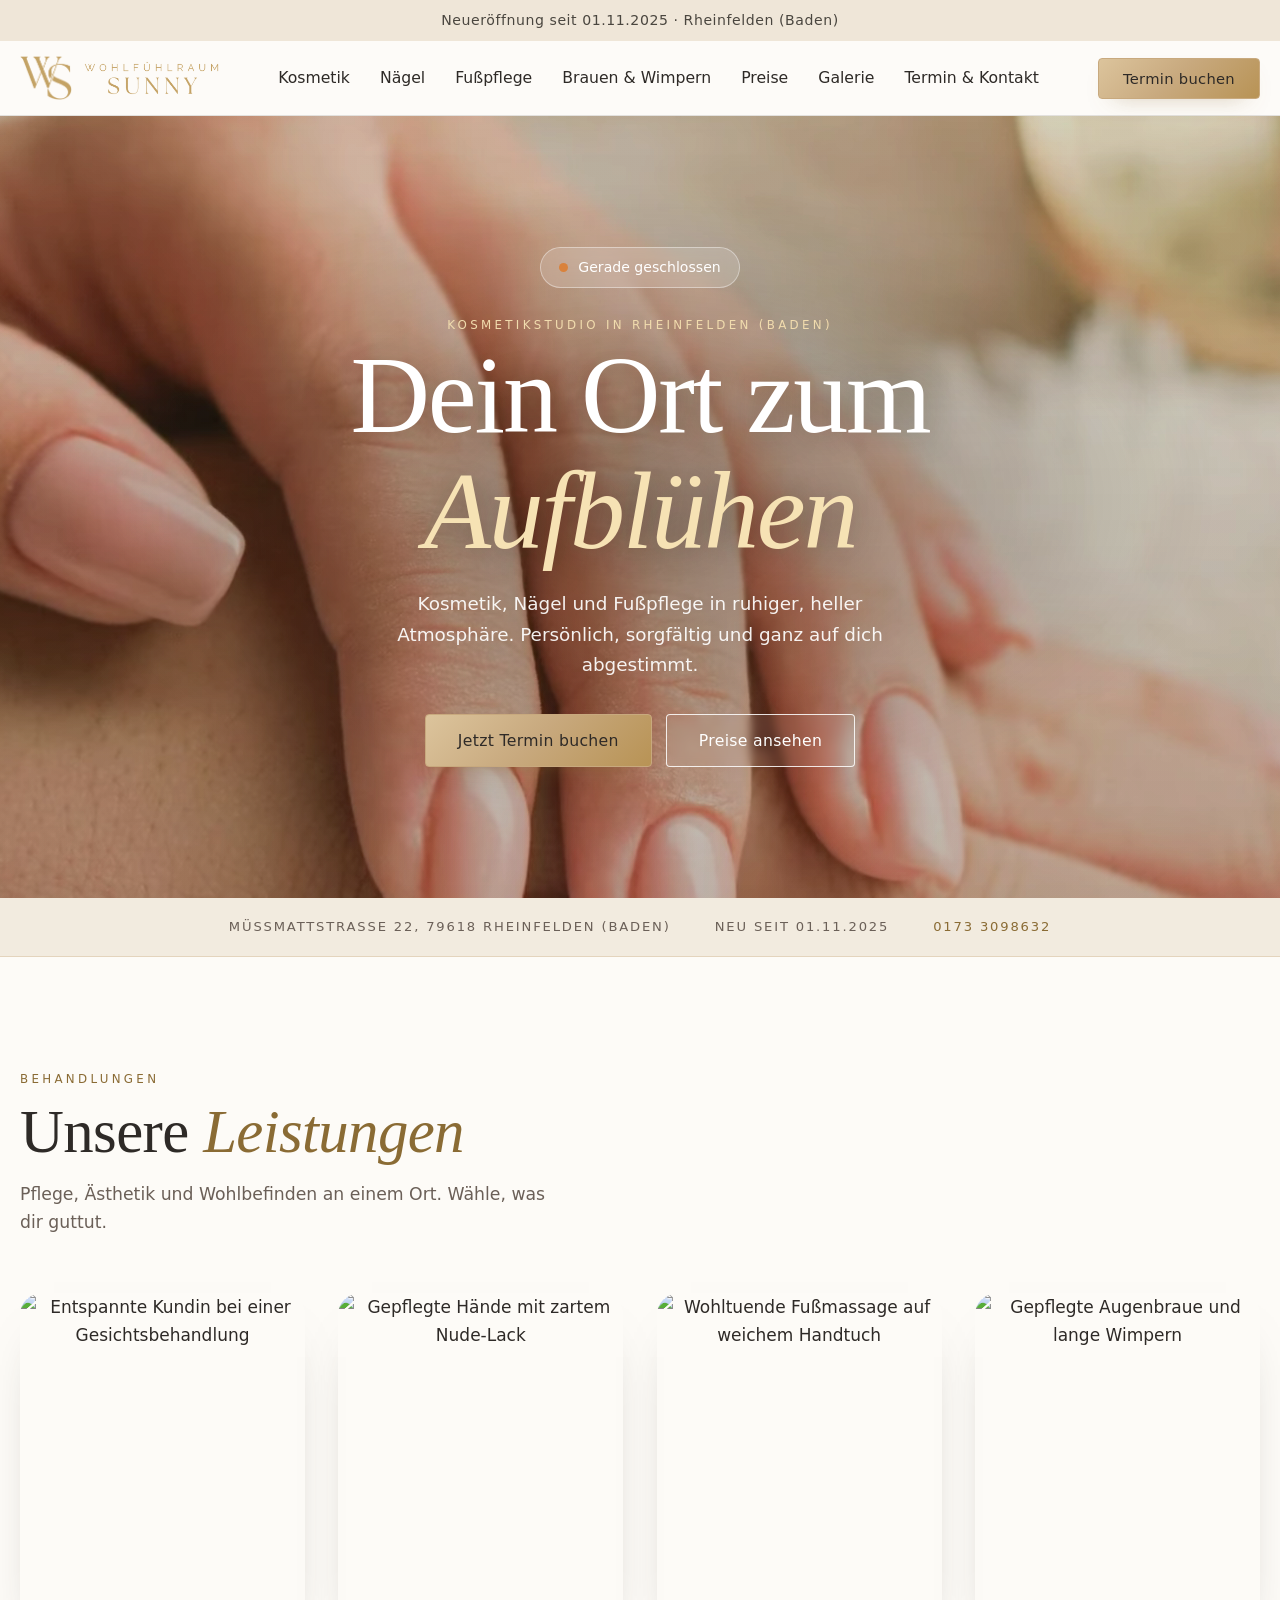
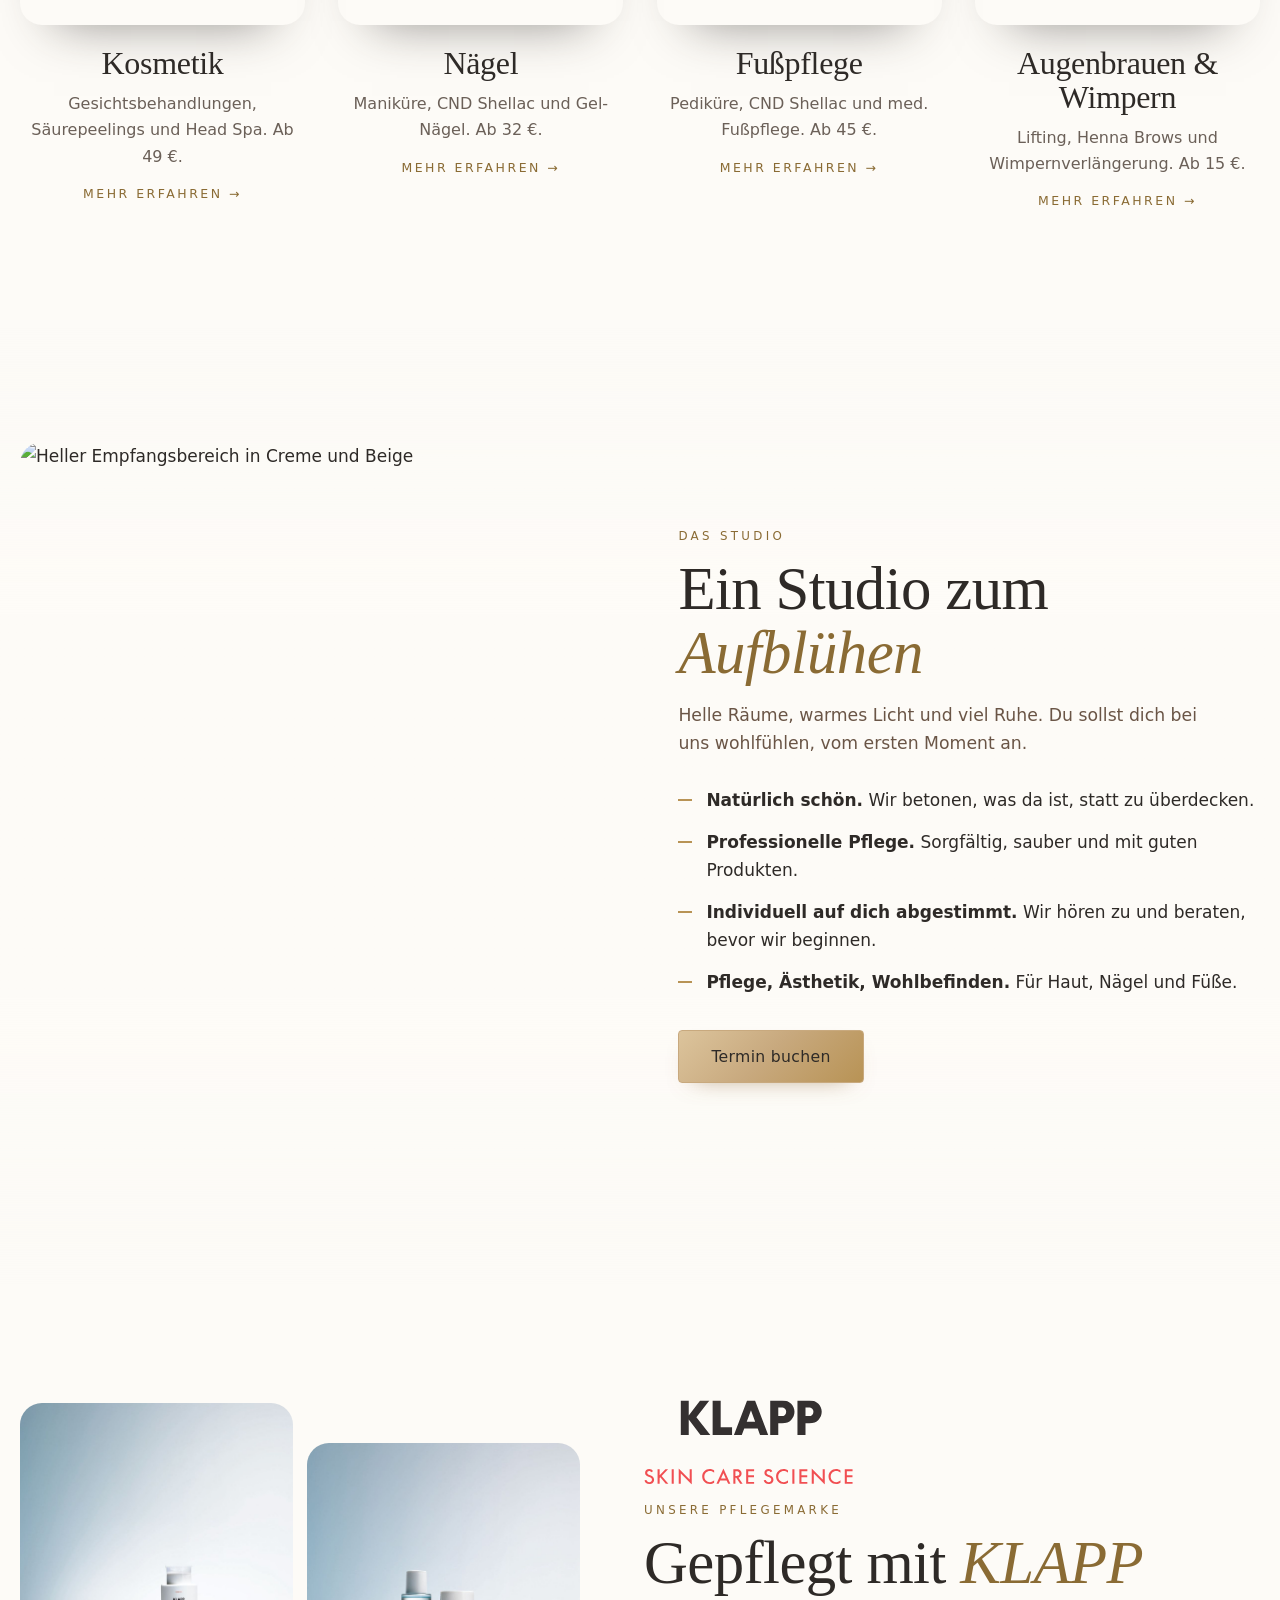
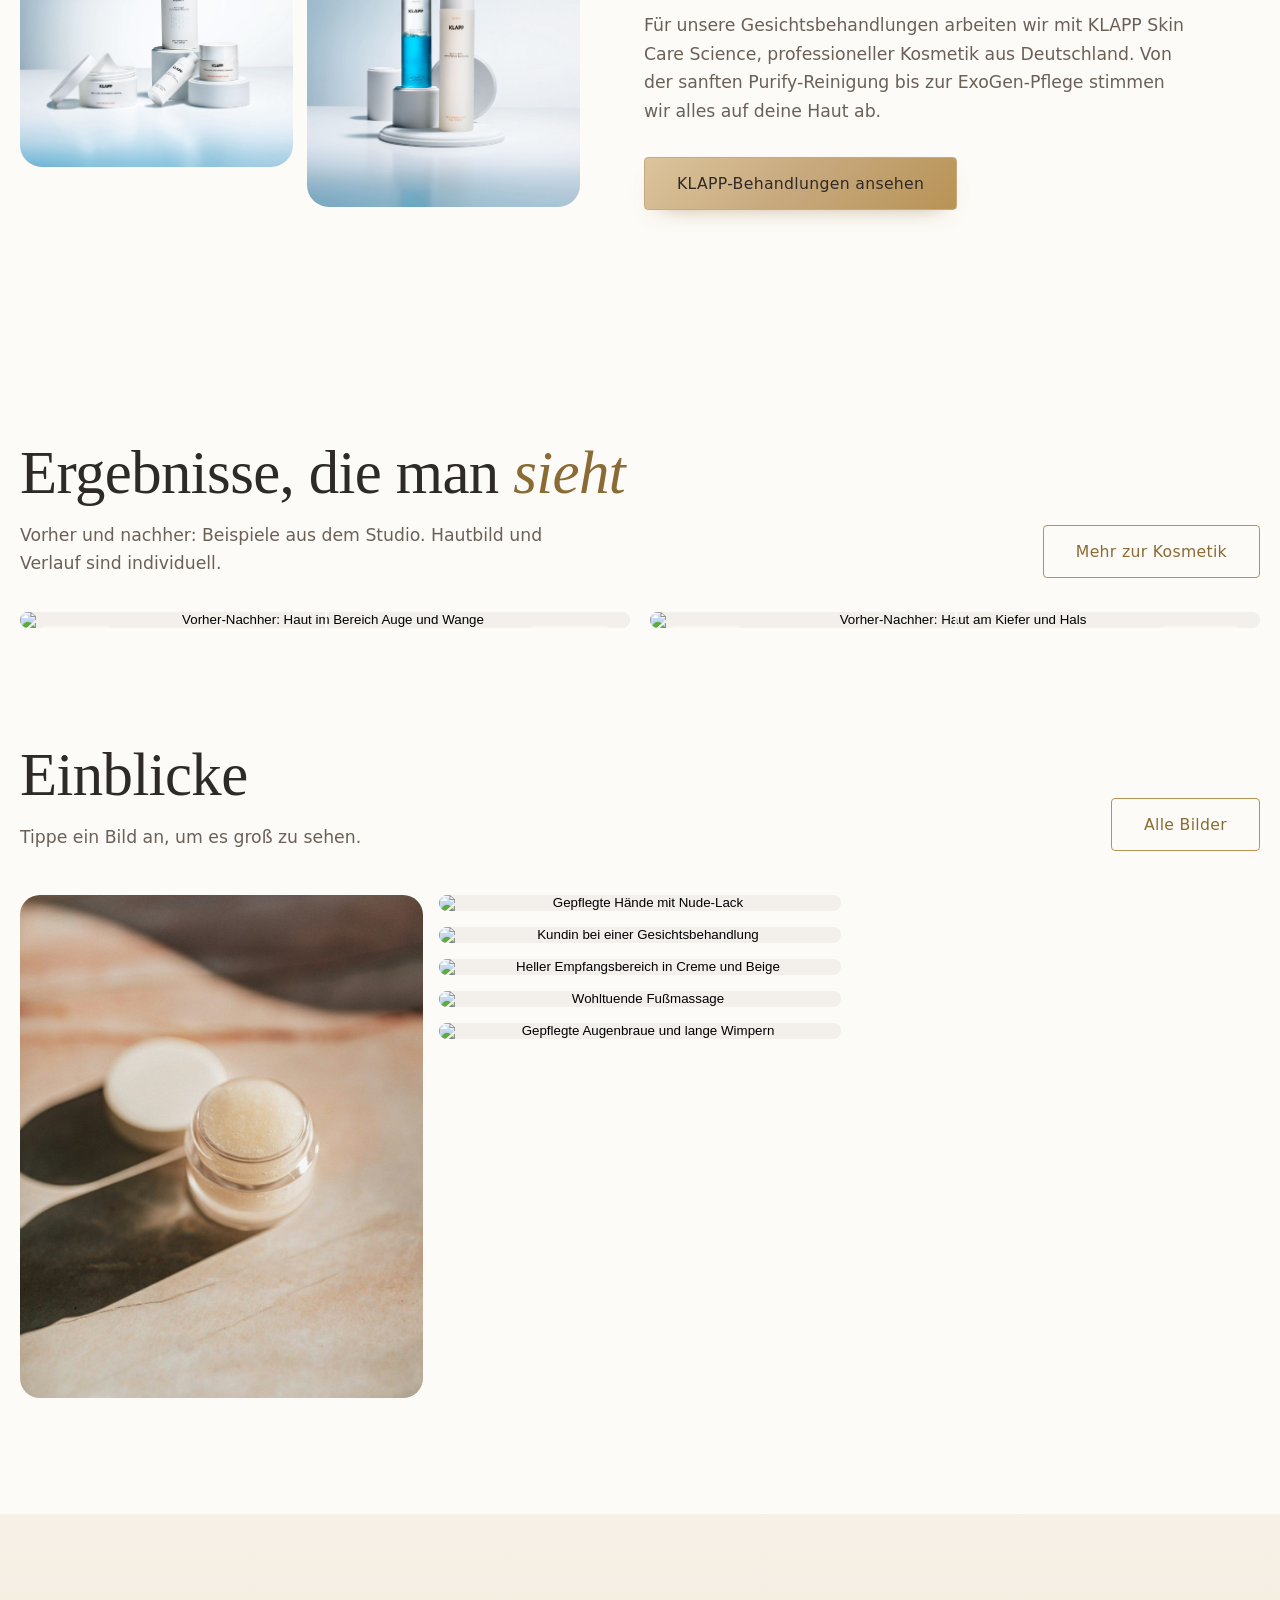
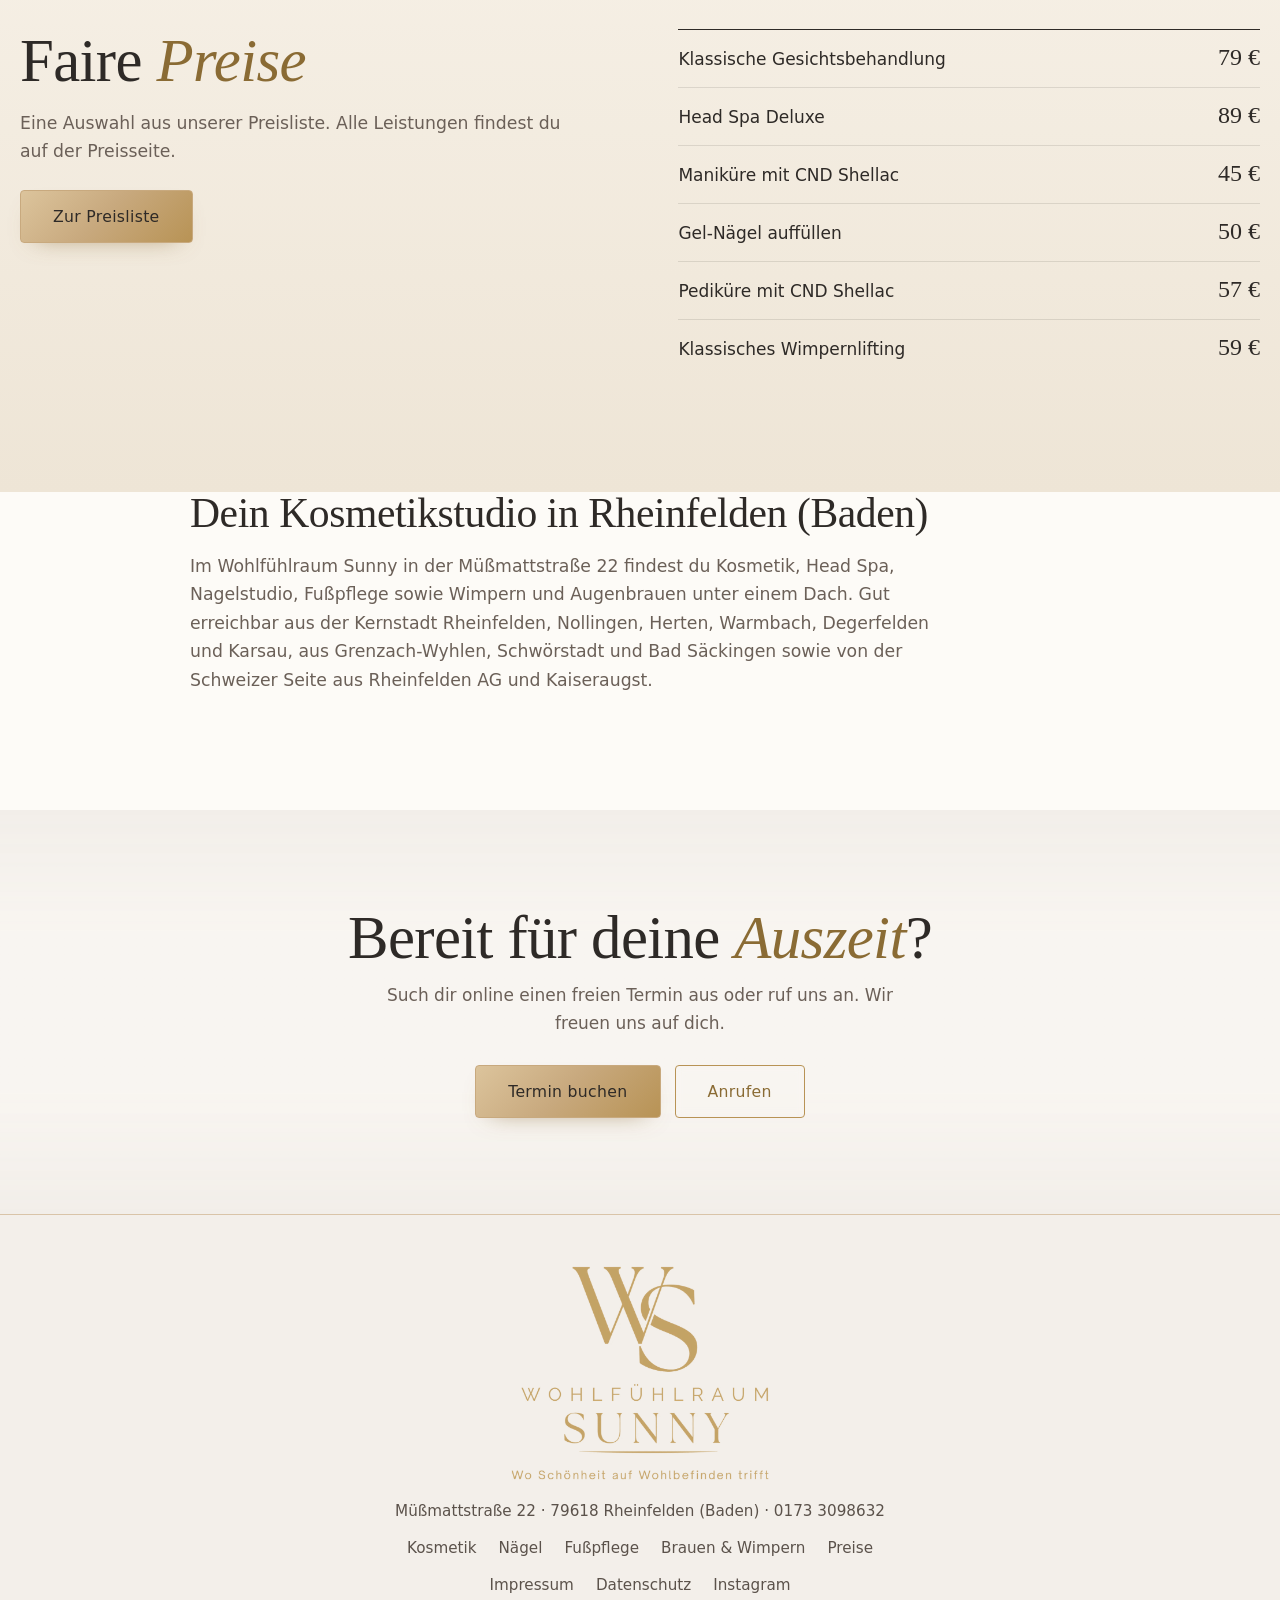
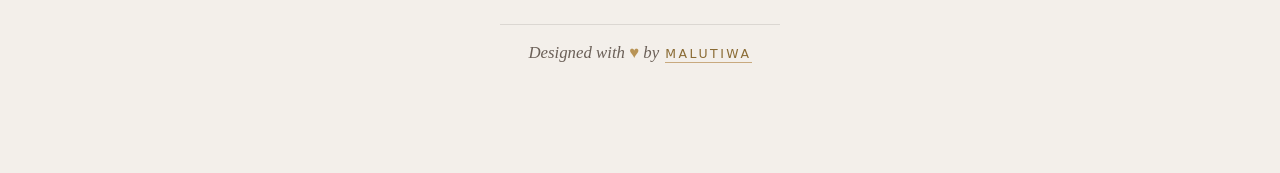
==== commit 32e04c22: "Startseite: ursprüngliche Diashow zurück, nur ohne Honig-Bild Co-Authored-By: Claude Opus 5.5 <norep" ====
--- a/business/index.html
+++ b/business/index.html
@@ -41,10 +41,10 @@
 <div class="sheet"><a href="index.html" aria-current="page">Start</a><a href="kosmetik.html">Kosmetik</a><a href="naegel.html">Nägel</a><a href="fusspflege.html">Fußpflege</a><a href="augenbrauen-wimpern.html">Brauen & Wimpern</a><a href="preise.html">Preise</a><a href="galerie.html">Galerie</a><a href="termin.html">Termin & Kontakt</a></div>
 
 <main id="main">
-<section class="hero2 hl" id="top">
+<section class="hero2" id="top">
   <div class="h2-bg" style="position:absolute;inset:0;overflow:hidden;z-index:-2">
-    <video id="heroVid" style="width:100%;height:100%;object-fit:cover;object-position:30% 50%" autoplay muted loop playsinline preload="auto" poster="../img/hero-pflege.jpg" aria-hidden="true">
-      <source src="../img/hero-pflege.webm" type="video/webm"><source src="../img/hero-pflege.mp4" type="video/mp4">
+    <video id="heroVid" style="width:100%;height:100%;object-fit:cover" autoplay muted loop playsinline preload="auto" poster="../img/hero.jpg?v=3" aria-hidden="true">
+      <source src="../img/hero.webm?v=3" type="video/webm"><source src="../img/hero.mp4?v=3" type="video/mp4">
     </video>
   </div>
   <div class="wrap h2-in">
@@ -159,7 +159,7 @@
 <div class="dock"><a href="tel:+491733098632">Anrufen</a><a href="termin.html">Termin buchen</a></div>
 <div class="lb" id="lb" role="dialog" aria-modal="true" aria-label="Bildansicht"><button class="x" aria-label="Schließen">✕</button><button class="p" aria-label="Vorheriges Bild">←</button><img alt=""><button class="n" aria-label="Nächstes Bild">→</button></div>
 <script src="../assets/business.js?v=19"></script>
-<script>(function(){var v=document.getElementById('heroVid');if(!v)return;if(window.matchMedia('(max-width:760px)').matches){var s=v.querySelectorAll('source');s[0].src='../img/hero-pflege-m.webm';s[1].src='../img/hero-pflege-m.mp4';v.poster='../img/hero-pflege-m.jpg';v.load();}
+<script>(function(){var v=document.getElementById('heroVid');if(!v)return;if(window.matchMedia('(max-width:760px)').matches){var s=v.querySelectorAll('source');s[0].src='../img/hero-m.webm?v=3';s[1].src='../img/hero-m.mp4?v=3';v.poster='../img/hero-m.jpg?v=3';v.load();}
 if(window.matchMedia('(prefers-reduced-motion: reduce)').matches){v.removeAttribute('autoplay');v.pause();return}
 var p=v.play();if(p&&p.catch)p.catch(function(){});
 if('IntersectionObserver' in window)new IntersectionObserver(function(e){e[0].isIntersecting?v.play().catch(function(){}):v.pause()},{threshold:.05}).observe(v)})();</script>
--- a/assets/business.css
+++ b/assets/business.css
@@ -247,14 +247,3 @@
 @media(max-width:420px){.fx-tabs button{font-size:.86rem;padding:11px 8px}}
 
 
-/* Startseite: helles Video, Text links (Gesicht steht rechts im Video) */
-@media(min-width:761px){
-  .hero2.hl{place-items:center stretch;text-align:left}
-  .hero2.hl::before{background:linear-gradient(90deg,rgba(46,34,25,.62) 0%,rgba(46,34,25,.42) 38%,rgba(46,34,25,.08) 68%,rgba(46,34,25,0) 100%)}
-  .hero2.hl .h2-in{align-items:flex-start;max-width:none}
-  .hero2.hl .h2-in>*{max-width:600px}
-  .hero2.hl h1{font-size:clamp(3.2rem,6.6vw,6.2rem)}
-  .hero2.hl .lead{margin:0}
-  .hero2.hl .cta{justify-content:flex-start}
-}
-@media(max-width:760px){.hero2.hl::before{background:linear-gradient(rgba(46,34,25,.35),rgba(46,34,25,.55) 45%,rgba(46,34,25,.35))}}
